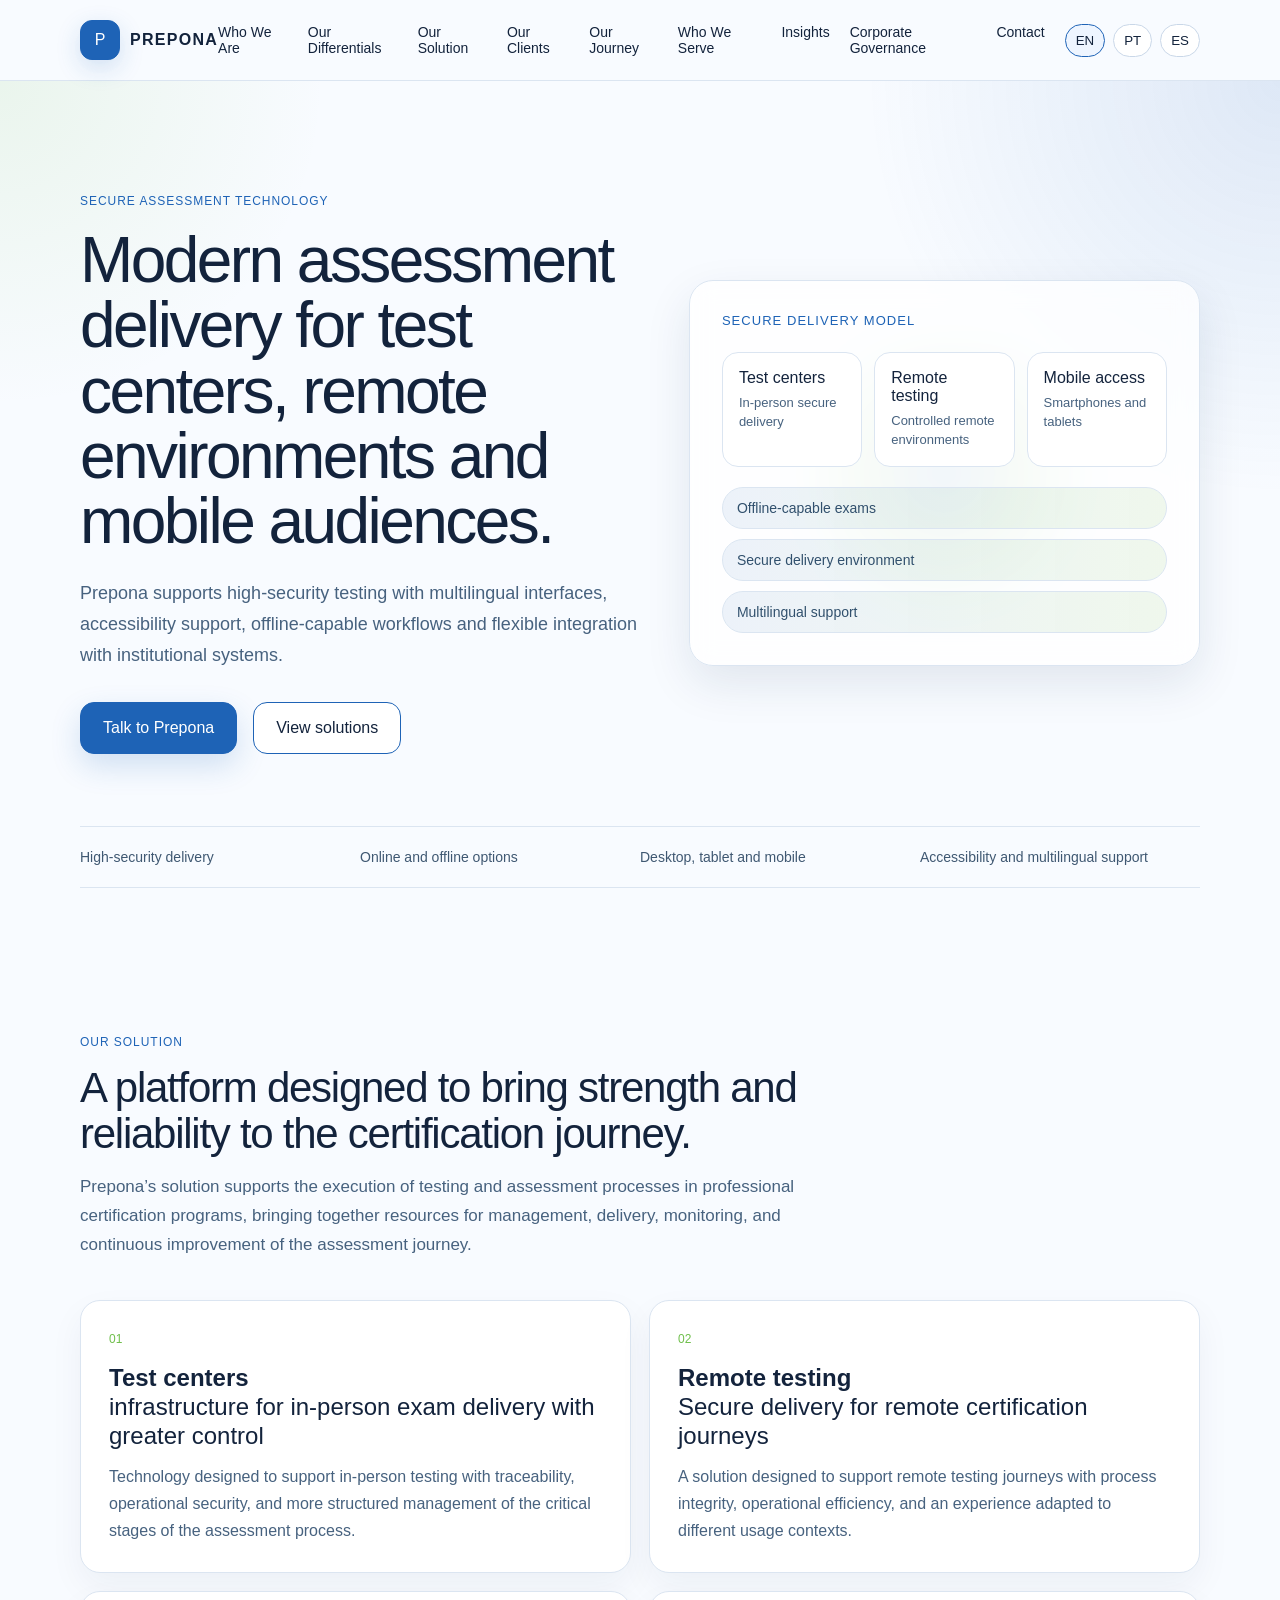
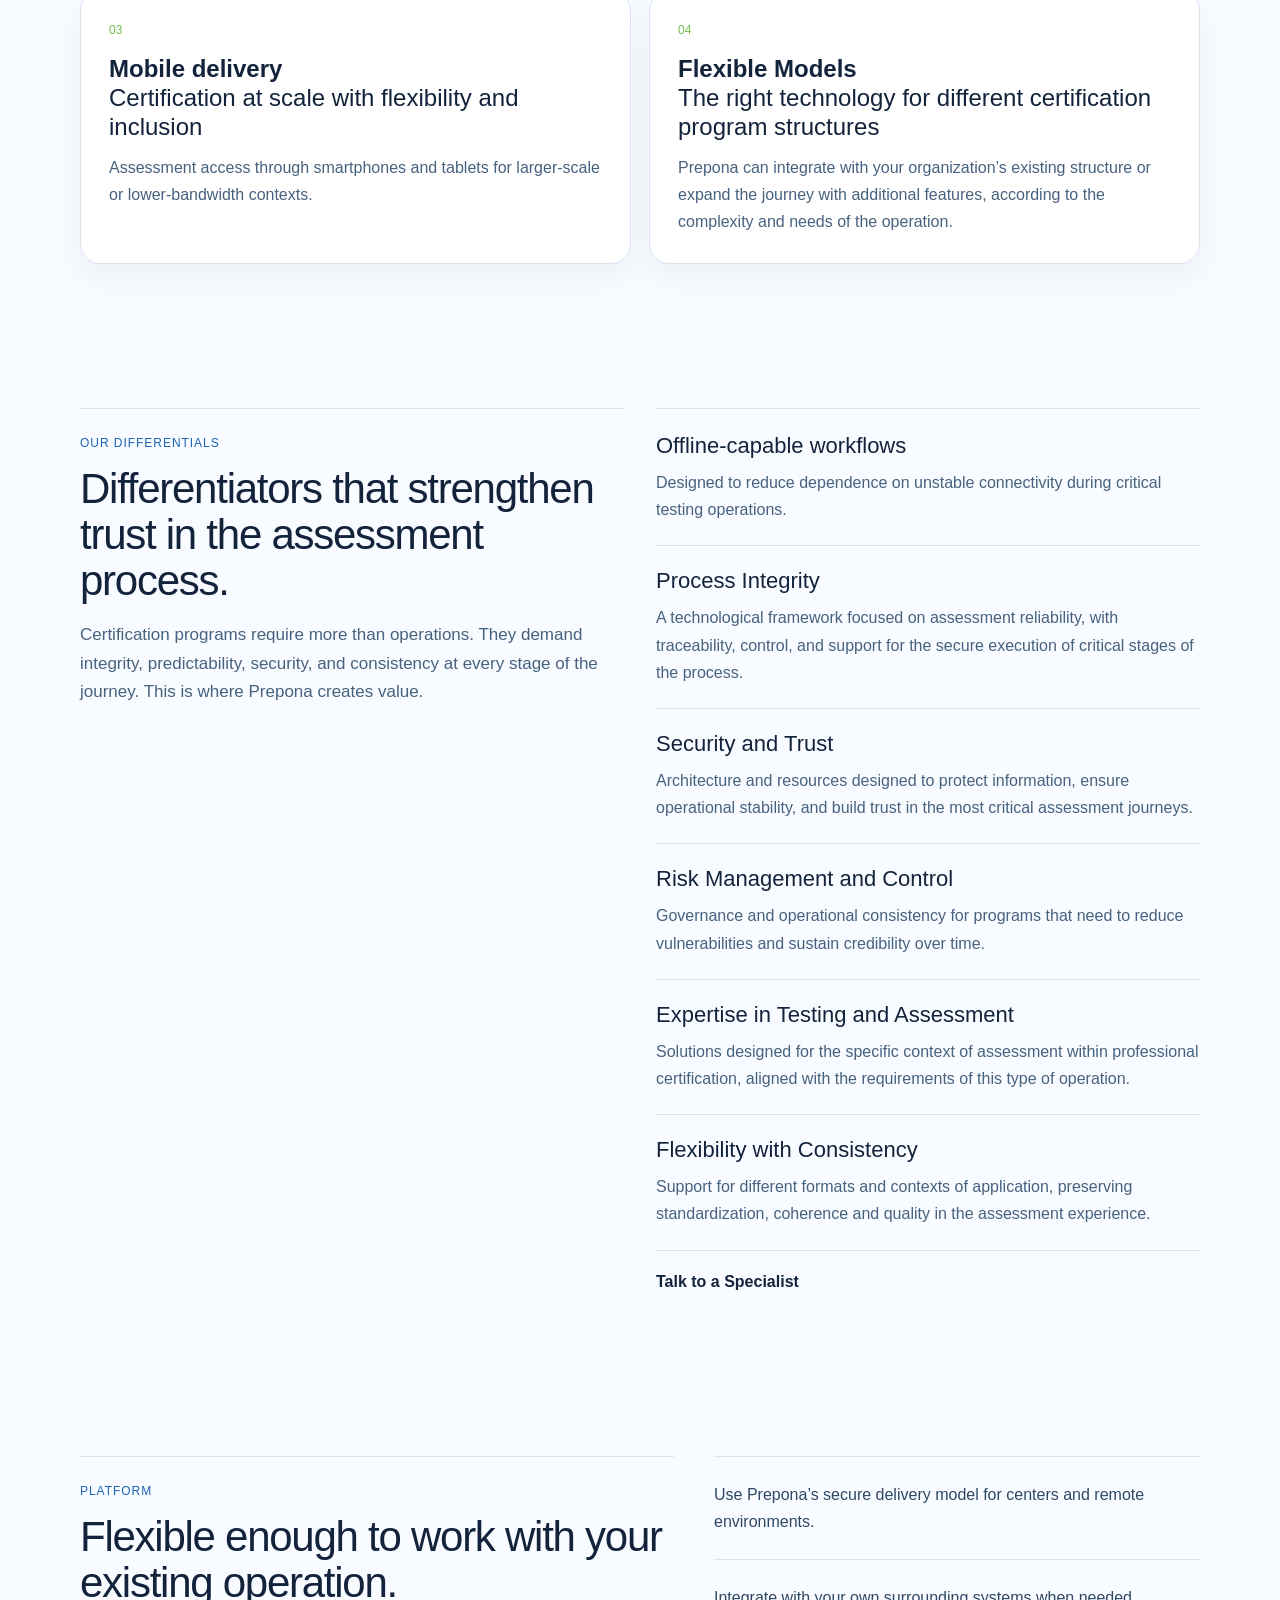
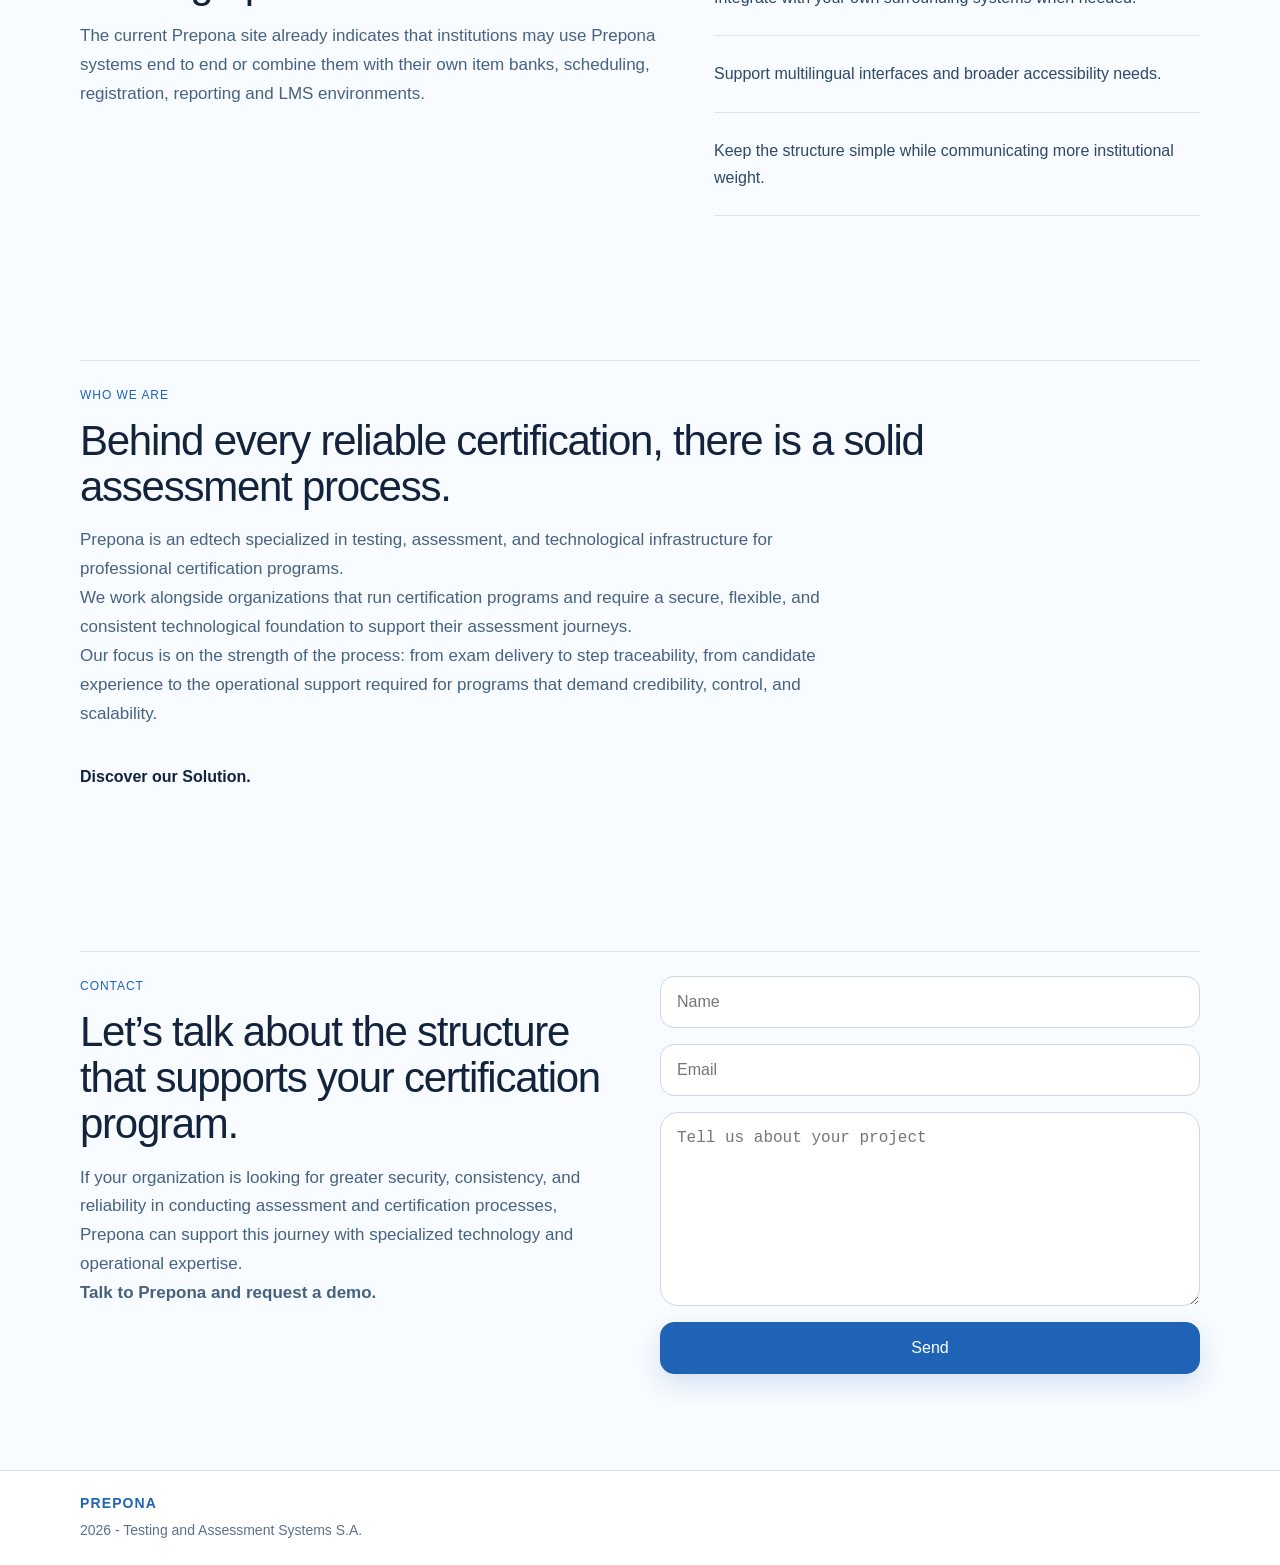
==== index.html @ dba9bf56 "menu update" ====
<!DOCTYPE html>
<html lang="en">
<head>
  <!-- META -->
  <meta charset="UTF-8" />
  <meta name="viewport" content="width=device-width, initial-scale=1.0" />
  <title>Prepona | Secure Assessment Delivery</title>
  <meta name="description" content="Prepona delivers secure digital assessments for test centers, remote operations and mobile devices." />

  <!-- CSS -->
  <link rel="stylesheet" href="./css/styles.css" />

  <!-- LOCALES -->
  <script src="./locales/en/translations.js" defer></script>
  <script src="./locales/pt/translations.js" defer></script>
  <script src="./locales/es/translations.js" defer></script>

  <!-- JS -->
  <script src="./js/main.js" defer></script>
</head>
<body>
  <!-- HEADER -->
  <header class="siteHeader">
    <div class="siteHeaderInner">
      <a href="#home" class="siteHeaderBrand">
        <span class="siteHeaderBrandMark">P</span>
        <span class="siteHeaderBrandText">PREPONA</span>
      </a>

      <button class="siteHeaderToggle" id="siteHeaderToggle" aria-expanded="false" aria-controls="siteHeaderPanel">
        <span data-i18n="menu">Menu</span>
      </button>

      <div class="siteHeaderPanel" id="siteHeaderPanel">
        <nav class="siteHeaderNav">
          <a href="#about" data-i18n="navAbout">Who We Are</a>
          <a href="#capabilities" data-i18n="navCapabilities">Our Differentials</a>
          <a href="#solutions" data-i18n="navSolutions">Our Solution</a>
          <a href="#solutions" data-i18n="navClients">Our Clients</a>
          <a href="#platform" data-i18n="navOurJourney">Our Journey</a>
          <a href="#platform" data-i18n="navWhoWeServe">Who We Serve</a>
          <a href="#platform" data-i18n="navInsights">Insights</a>
          <a href="#platform" data-i18n="navCorporateGovernance">Corporate Governance</a>
          <a href="#contact" data-i18n="navContact">Contact</a>
        </nav>

        <div class="siteHeaderLanguages">
          <button class="siteHeaderLanguageButton isActive" data-lang="en">EN</button>
          <button class="siteHeaderLanguageButton" data-lang="pt">PT</button>
          <button class="siteHeaderLanguageButton" data-lang="es">ES</button>
        </div>
      </div>
    </div>
  </header>

  <main>
    <!-- HERO -->
    <section class="heroSection" id="home">
      <div class="heroSectionInner">
        <div class="heroSectionContent revealBlock">
          <span class="heroSectionEyebrow" data-i18n="heroEyebrow">Secure assessment technology</span>
          <h1 class="heroSectionTitle" data-i18n="heroTitle">Modern assessment delivery for test centers, remote environments and mobile audiences.</h1>
          <p class="heroSectionText" data-i18n="heroText">Prepona supports high-security testing with multilingual interfaces, accessibility support, offline-capable workflows and flexible integration with institutional systems.</p>
          <div class="heroSectionActions">
            <a href="#contact" class="heroSectionPrimaryButton" data-i18n="heroPrimaryCta">Talk to Prepona</a>
            <a href="#solutions" class="heroSectionSecondaryButton" data-i18n="heroSecondaryCta">View solutions</a>
          </div>
        </div>

        <div class="heroSectionPanel revealBlock">
          <div class="heroSectionPanelGlow"></div>
          <div class="heroSectionPanelCard">
            <div class="heroSectionPanelLabel" data-i18n="heroPanelLabel">Secure delivery model</div>

            <!-- HERO FEATURE GRID -->
            <div class="heroSectionPanelFeatureGrid">
              <div class="heroSectionPanelFeatureCard">
                <div class="heroSectionPanelFeatureTitle" data-i18n="heroFeature1Title">Test centers</div>
                <div class="heroSectionPanelFeatureText" data-i18n="heroFeature1Text">In-person secure delivery</div>
              </div>

              <div class="heroSectionPanelFeatureCard">
                <div class="heroSectionPanelFeatureTitle" data-i18n="heroFeature2Title">Remote testing</div>
                <div class="heroSectionPanelFeatureText" data-i18n="heroFeature2Text">Controlled remote environments</div>
              </div>

              <div class="heroSectionPanelFeatureCard">
                <div class="heroSectionPanelFeatureTitle" data-i18n="heroFeature3Title">Mobile access</div>
                <div class="heroSectionPanelFeatureText" data-i18n="heroFeature3Text">Smartphones and tablets</div>
              </div>
            </div>

            <!-- HERO SUPPORT LIST -->
            <div class="heroSectionPanelSupportList">
              <div class="heroSectionPanelSupportItem" data-i18n="heroSupport1">Offline-capable exams</div>
              <div class="heroSectionPanelSupportItem" data-i18n="heroSupport2">Secure delivery environment</div>
              <div class="heroSectionPanelSupportItem" data-i18n="heroSupport3">Multilingual support</div>
            </div>
          </div>
        </div>
      </div>
    </section>

    <!-- VALUE BAR -->
    <section class="valueBarSection revealBlock">
      <div class="valueBarInner">
        <div class="valueBarItem" data-i18n="value1">High-security delivery</div>
        <div class="valueBarItem" data-i18n="value2">Online and offline options</div>
        <div class="valueBarItem" data-i18n="value3">Desktop, tablet and mobile</div>
        <div class="valueBarItem" data-i18n="value4">Accessibility and multilingual support</div>
      </div>
    </section>

    <!-- SOLUTIONS -->
    <section class="solutionsSection" id="solutions">
      <div class="solutionsSectionInner">
        <div class="solutionsSectionHeader revealBlock">
          <span class="solutionsSectionEyebrow" data-i18n="solutionsEyebrow">Our Solution</span>
          <h2 class="solutionsSectionTitle" data-i18n="solutionsTitle">A platform designed to bring strength and reliability to the certification journey.</h2>
          <p class="solutionsSectionText" data-i18n="solutionsText">Prepona’s solution supports the execution of testing and assessment processes in professional certification programs, bringing together resources for management, delivery, monitoring, and continuous improvement of the assessment journey.</p>
        </div>

        <div class="solutionsGrid">
          <article class="solutionsGridCard revealBlock">
            <span class="solutionsGridCardIndex">01</span>
            <h3 class="solutionsGridCardTitle" data-i18n="solution1Title"><b>Test centers</b><br /> Technological infrastructure for in-person exam delivery with greater contro</h3>
            <p class="solutionsGridCardText" data-i18n="solution1Text">Technology designed to support in-person testing with traceability, operational security, and more structured management of the critical stages of the assessment process.</p>
          </article>

          <article class="solutionsGridCard revealBlock">
            <span class="solutionsGridCardIndex">02</span>
            <h3 class="solutionsGridCardTitle" data-i18n="solution2Title"><b>Remote testing</b><br />Secure delivery for remote certification journeys</h3>
            <p class="solutionsGridCardText" data-i18n="solution2Text">A solution designed to support remote testing journeys with process integrity, operational efficiency, and an experience adapted to different usage contexts.</p>
          </article>

          <article class="solutionsGridCard revealBlock">
            <span class="solutionsGridCardIndex">03</span>
            <h3 class="solutionsGridCardTitle" data-i18n="solution3Title"><b>Mobile delivery</b> <br /> Certification at scale with flexibility and inclusion</h3>
            <p class="solutionsGridCardText" data-i18n="solution3Text">A solution designed for smartphones and tablets, expanding the reach of certification with flexibility, efficiency, and adaptability to environments with varying connectivity conditions.</p>
          </article>

          <article class="solutionsGridCard revealBlock">
            <span class="solutionsGridCardIndex">04</span>
            <h3 class="solutionsGridCardTitle" data-i18n="solution4Title"><b>Flexible Models</b><br />The right technology for different certification program structures</h3>
            <p class="solutionsGridCardText" data-i18n="solution4Text">The right technology for different certification program structures.</p>
          </article>
        </div>
      </div>
    </section>

    <!-- CAPABILITIES -->
    <section class="capabilitiesSection" id="capabilities">
      <div class="capabilitiesSectionInner">
        <div class="capabilitiesSectionColumn revealBlock">
          <span class="capabilitiesSectionEyebrow" data-i18n="capabilitiesEyebrow">Our Differentials</span>
          <h2 class="capabilitiesSectionTitle" data-i18n="capabilitiesTitle">Differentials that strengthen trust in the assessment process.</h2>
          <p class="capabilitiesSectionText" data-i18n="capabilitiesText">Certification programs require more than operations. They demand integrity, predictability, security, and consistency at every stage of the journey. This is where Prepona creates value.</p>
        </div>

        <div class="capabilitiesSectionColumn">
          <div class="capabilitiesSectionItem revealBlock">
            <h3 class="capabilitiesSectionItemTitle" data-i18n="capability1Title">Offline-capable workflows</h3>
            <p class="capabilitiesSectionItemText" data-i18n="capability1Text">Designed to reduce dependence on unstable connectivity during critical testing operations.</p>
          </div>

          <div class="capabilitiesSectionItem revealBlock">
            <h3 class="capabilitiesSectionItemTitle" data-i18n="capability2Title">Process Integrity</h3>
            <p class="capabilitiesSectionItemText" data-i18n="capability2Text">A technological framework focused on assessment reliability, with traceability, control, and support for the secure execution of critical stages of the process.</p>
          </div>

          <div class="capabilitiesSectionItem revealBlock">
            <h3 class="capabilitiesSectionItemTitle" data-i18n="capability3Title">Security and Trust</h3>
            <p class="capabilitiesSectionItemText" data-i18n="capability3Text">Architecture and resources designed to protect information, ensure operational stability, and build trust in the most critical assessment journeys.</p>
          </div>
       <div class="capabilitiesSectionItem revealBlock">
            <h3 class="capabilitiesSectionItemTitle" data-i18n="capability4Title">Risk Management and Control</h3>
            <p class="capabilitiesSectionItemText" data-i18n="capability4Text">Governance and operational consistency for programs that need to reduce vulnerabilities and sustain credibility over time.</p>
          </div>
        <div class="capabilitiesSectionItem revealBlock">
            <h3 class="capabilitiesSectionItemTitle" data-i18n="capability5Title">Expertise in Testing and Assessment</h3>
            <p class="capabilitiesSectionItemText" data-i18n="capability5Text">Solutions designed for the specific context of assessment within professional certification, aligned with the requirements of this type of operation.</p>
          </div>
       <div class="capabilitiesSectionItem revealBlock">
            <h3 class="capabilitiesSectionItemTitle" data-i18n="capability6Title">Flexibility with Consistency</h3>
            <p class="capabilitiesSectionItemText" data-i18n="capability6Text">Support for different formats and application contexts, while preserving standardization, coherence, and quality in the assessment experience.</p>
          </div>
          <h4 class="capabilitiesSectionFooter" data-i18n="capabilitiesFooter">Talk to a Specialist</h4>
        </div>
      </div>
      
      </div>

       

    </section>

    

    <!-- PLATFORM -->
    <section class="platformSection" id="platform">
      <div class="platformSectionInner">
        <div class="platformSectionContent revealBlock">
          <span class="platformSectionEyebrow" data-i18n="platformEyebrow">Platform</span>
          <h2 class="platformSectionTitle" data-i18n="platformTitle">Flexible enough to work with your existing operation.</h2>
          <p class="platformSectionText" data-i18n="platformText">The current Prepona site already indicates that institutions may use Prepona systems end to end or combine them with their own item banks, scheduling, registration, reporting and LMS environments.</p>
        </div>

        <div class="platformSectionList">
          <div class="platformSectionListItem revealBlock" data-i18n="platformItem1">Use Prepona’s secure delivery model for centers and remote environments.</div>
          <div class="platformSectionListItem revealBlock" data-i18n="platformItem2">Integrate with your own surrounding systems when needed.</div>
          <div class="platformSectionListItem revealBlock" data-i18n="platformItem3">Support multilingual interfaces and broader accessibility needs.</div>
          <div class="platformSectionListItem revealBlock" data-i18n="platformItem4">Keep the structure simple while communicating more institutional weight.</div>
        </div>
      </div>
    </section>

    

    <!-- ABOUT -->
    <section class="aboutSection" id="about">
      <div class="aboutSectionInner">
        <div class="aboutSectionContent revealBlock">
          <span class="aboutSectionEyebrow" data-i18n="aboutEyebrow">Who We Are</span>
          <h2 class="aboutSectionTitle" data-i18n="aboutTitle">Behind every reliable certification, there is a solid assessment process.</h2>
          <p class="aboutSectionText" data-i18n="aboutText">Prepona is an edtech specialized in testing, assessment, and technological infrastructure for professional certification programs.
          <br />We work alongside organizations that run certification programs and require a secure, flexible, and consistent technological foundation to support their assessment journeys.
          <br />Our focus is on the strength of the process: from exam delivery to step traceability, from candidate experience to the operational support required for programs that demand credibility, control, and scalability.</p>
          <br />
          <h4 class="aboutSectionFooter" data-i18n="aboutFooter">Discover our Solution.</h4>
        </div>
      </div>
    </section>

    <!-- CONTACT -->
    <section class="contactSection" id="contact">
      <div class="contactSectionInner">
        <div class="contactSectionContent revealBlock">
          <span class="contactSectionEyebrow" data-i18n="contactEyebrow">Contact</span>
          <h2 class="contactSectionTitle" data-i18n="contactTitle">Let’s talk about the structure that supports your certification program.</h2>
          <p class="contactSectionText" data-i18n="contactText">If your organization is looking for greater security, consistency, and reliability in conducting assessment and certification processes, Prepona can support this journey with specialized technology and operational expertise..</p>
          <h6 class="contactSectionText" data-i18n="talkText">Talk to Prepona and request a demo.</h6>
        </div>

        <form class="contactSectionForm revealBlock" id="contactForm">
          <input class="contactSectionFormName" type="text" data-placeholder="formName" placeholder="Name" />
          <input class="contactSectionFormEmail" type="email" data-placeholder="formEmail" placeholder="Email" />
          <textarea class="contactSectionFormMessage" data-placeholder="formMessage" placeholder="Tell us about your project"></textarea>
          <button class="contactSectionFormButton" type="submit" data-i18n="formSubmit">Send</button>
        </form>
      </div>
    </section>
  </main>

  <!-- FOOTER -->
  <footer class="siteFooter">
    <div class="siteFooterInner">
      <div class="siteFooterBrand">PREPONA</div>
      <div class="siteFooterText" data-i18n="footerText">2026 - Testing and Assessment Systems S.A.</div>
    </div>
  </footer>
</body>
</html>
---- css/styles.css ----
body { margin: 0; background: #f8fbff; color: #13233c; font-family: Arial, Helvetica, sans-serif; }
.siteHeader { border-bottom: 1px solid #dbe5f1; background: rgba(248,251,255,0.92); backdrop-filter: blur(8px); position: sticky; top: 0; z-index: 50; }
.siteHeaderInner { max-width: 1120px; margin: 0 auto; padding: 20px 24px; display: flex; align-items: center; justify-content: space-between; position: relative; }
.siteHeaderBrand { display: inline-flex; align-items: center; gap: 10px; text-decoration: none; color: #13233c; }
.siteHeaderBrandMark { width: 38px; height: 38px; border: 1px solid #1e63b6; border-radius: 12px; display: inline-flex; align-items: center; justify-content: center; font-size: 16px; background: #1e63b6; color: #ffffff; box-shadow: 0 8px 24px rgba(30,99,182,0.18); }
.siteHeaderBrandText { font-size: 16px; font-weight: 700; letter-spacing: 0.08em; }
.siteHeaderToggle { display: none; border: 1px solid #1e63b6; border-radius: 12px; background: #ffffff; color: #13233c; padding: 10px 12px; }
.siteHeaderPanel { display: flex; align-items: center; gap: 20px; }
.siteHeaderNav { display: flex; gap: 20px; }
.siteHeaderNav a { text-decoration: none; color: #13233c; font-size: 14px; position: relative; }
.siteHeaderNav a::after { content: ""; position: absolute; left: 0; bottom: -6px; width: 0; height: 2px; background: #6fbf4b; transition: width 0.25s ease; }
.siteHeaderNav a:hover::after { width: 100%; }
.siteHeaderLanguages { display: flex; gap: 8px; }
.siteHeaderLanguageButton { border: 1px solid #c9d7e8; border-radius: 999px; background: #ffffff; color: #13233c; padding: 8px 10px; }
.siteHeaderLanguageButton.isActive { border: 1px solid #1e63b6; background: #eef5ff; }

.heroSection { padding: 110px 24px 72px 24px; background: radial-gradient(circle at top right, rgba(30,99,182,0.12), transparent 28%), radial-gradient(circle at top left, rgba(111,191,75,0.10), transparent 22%); overflow: hidden; }
.heroSectionInner { max-width: 1120px; margin: 0 auto; display: grid; grid-template-columns: 1.05fr 0.95fr; gap: 44px; align-items: center; }
.heroSectionEyebrow { display: inline-block; font-size: 12px; letter-spacing: 0.08em; text-transform: uppercase; color: #1e63b6; margin-bottom: 20px; }
.heroSectionTitle { max-width: 900px; margin: 0 0 24px 0; font-size: 64px; line-height: 1.02; font-weight: 400; letter-spacing: -0.04em; }
.heroSectionText { max-width: 760px; margin: 0 0 32px 0; font-size: 18px; line-height: 1.7; color: #47627f; }
.heroSectionActions { display: flex; gap: 16px; }
.heroSectionPrimaryButton { background: #1e63b6; color: #ffffff; text-decoration: none; padding: 16px 22px; border: 1px solid #1e63b6; border-radius: 14px; box-shadow: 0 12px 30px rgba(30,99,182,0.18); transition: transform 0.2s ease, box-shadow 0.2s ease; }
.heroSectionPrimaryButton:hover { transform: translateY(-2px); box-shadow: 0 16px 34px rgba(30,99,182,0.24); }
.heroSectionSecondaryButton { background: #ffffff; color: #13233c; text-decoration: none; padding: 16px 22px; border: 1px solid #1e63b6; border-radius: 14px; transition: transform 0.2s ease; }
.heroSectionSecondaryButton:hover { transform: translateY(-2px); }

.heroSectionPanel { position: relative; min-height: 380px; display: flex; align-items: center; justify-content: center; }
.heroSectionPanelGlow { position: absolute; width: 300px; height: 300px; border-radius: 50%; background: radial-gradient(circle, rgba(30,99,182,0.24), rgba(111,191,75,0.18), transparent 72%); filter: blur(8px); animation: heroFloat 6s ease-in-out infinite; }
.heroSectionPanelCard { position: relative; width: 100%; max-width: 460px; padding: 32px; border-radius: 24px; background: rgba(255,255,255,0.76); border: 1px solid #dbe5f1; backdrop-filter: blur(12px); box-shadow: 0 18px 46px rgba(20,46,84,0.10); }
.heroSectionPanelLabel { font-size: 13px; letter-spacing: 0.08em; text-transform: uppercase; color: #1e63b6; margin-bottom: 24px; }
.heroSectionPanelFeatureGrid { display: grid; grid-template-columns: repeat(3, 1fr); gap: 12px; margin-bottom: 20px; }
.heroSectionPanelFeatureCard { padding: 16px; border-radius: 16px; background: #ffffff; border: 1px solid #dbe5f1; }
.heroSectionPanelFeatureTitle { font-size: 16px; color: #13233c; margin-bottom: 6px; }
.heroSectionPanelFeatureText { font-size: 13px; line-height: 1.5; color: #47627f; }
.heroSectionPanelSupportList { display: grid; gap: 10px; }
.heroSectionPanelSupportItem { padding: 12px 14px; border-radius: 999px; background: linear-gradient(90deg, rgba(30,99,182,0.08), rgba(111,191,75,0.10)); color: #31506d; font-size: 14px; border: 1px solid #dbe5f1; }

.valueBarSection { padding: 0 24px 72px 24px; }
.valueBarInner { max-width: 1120px; margin: 0 auto; display: grid; grid-template-columns: repeat(4, 1fr); border-top: 1px solid #dbe5f1; }
.valueBarItem { padding: 22px 0; font-size: 14px; color: #3f5872; border-bottom: 1px solid #dbe5f1; }

.solutionsSection { padding: 72px 24px; }
.solutionsSectionInner { max-width: 1120px; margin: 0 auto; }
.solutionsSectionHeader { max-width: 760px; margin-bottom: 40px; }
.solutionsSectionEyebrow { display: inline-block; font-size: 12px; letter-spacing: 0.08em; text-transform: uppercase; color: #1e63b6; margin-bottom: 16px; }
.solutionsSectionTitle { margin: 0 0 16px 0; font-size: 42px; line-height: 1.1; font-weight: 400; letter-spacing: -0.03em; }
.solutionsSectionText { margin: 0; font-size: 17px; line-height: 1.7; color: #47627f; }
.solutionsGrid { display: grid; grid-template-columns: repeat(2, 1fr); gap: 18px; }
.solutionsGridCard { padding: 28px; border-radius: 20px; background: #ffffff; border: 1px solid #dbe5f1; box-shadow: 0 14px 34px rgba(20,46,84,0.05); transition: transform 0.2s ease, border-color 0.2s ease; }
.solutionsGridCard:hover { transform: translateY(-4px); border-color: #1e63b6; }
.solutionsGridCardIndex { display: inline-block; font-size: 12px; color: #6fbf4b; margin-bottom: 18px; }
.solutionsGridCardTitle { margin: 0 0 12px 0; font-size: 24px; line-height: 1.2; font-weight: 400; }
.solutionsGridCardText { margin: 0; font-size: 16px; line-height: 1.7; color: #47627f; }

.capabilitiesSection { padding: 72px 24px; }
.capabilitiesSectionInner { max-width: 1120px; margin: 0 auto; display: grid; grid-template-columns: 1fr 1fr; gap: 32px; }
.capabilitiesSectionColumn { border-top: 1px solid #dbe5f1; padding-top: 24px; }
.capabilitiesSectionEyebrow { display: inline-block; font-size: 12px; letter-spacing: 0.08em; text-transform: uppercase; color: #1e63b6; margin-bottom: 16px; }
.capabilitiesSectionTitle { margin: 0 0 16px 0; font-size: 42px; line-height: 1.1; font-weight: 400; letter-spacing: -0.03em; }
.capabilitiesSectionText { margin: 0; font-size: 17px; line-height: 1.7; color: #47627f; }
.capabilitiesSectionItem { padding: 0 0 22px 0; margin-bottom: 22px; border-bottom: 1px solid #dbe5f1; }
.capabilitiesSectionItemTitle { margin: 0 0 10px 0; font-size: 22px; font-weight: 400; }
.capabilitiesSectionItemText { margin: 0; color: #47627f; font-size: 16px; line-height: 1.7; }

.platformSection { padding: 72px 24px; }
.platformSectionInner { max-width: 1120px; margin: 0 auto; display: grid; grid-template-columns: 1.1fr 0.9fr; gap: 40px; }
.platformSectionContent { border-top: 1px solid #dbe5f1; padding-top: 24px; }
.platformSectionEyebrow { display: inline-block; font-size: 12px; letter-spacing: 0.08em; text-transform: uppercase; color: #1e63b6; margin-bottom: 16px; }
.platformSectionTitle { margin: 0 0 16px 0; font-size: 42px; line-height: 1.1; font-weight: 400; letter-spacing: -0.03em; }
.platformSectionText { margin: 0; font-size: 17px; line-height: 1.7; color: #47627f; }
.platformSectionList { border-top: 1px solid #dbe5f1; }
.platformSectionListItem { padding: 24px 0; font-size: 16px; line-height: 1.7; color: #2e4865; border-bottom: 1px solid #dbe5f1; }

.aboutSection { padding: 72px 24px; }
.aboutSectionInner { max-width: 1120px; margin: 0 auto; border-top: 1px solid #dbe5f1; padding-top: 24px; }
.aboutSectionEyebrow { display: inline-block; font-size: 12px; letter-spacing: 0.08em; text-transform: uppercase; color: #1e63b6; margin-bottom: 16px; }
.aboutSectionTitle { max-width: 860px; margin: 0 0 16px 0; font-size: 42px; line-height: 1.1; font-weight: 400; letter-spacing: -0.03em; }
.aboutSectionText { max-width: 760px; margin: 0; font-size: 17px; line-height: 1.7; color: #47627f; }

.contactSection { padding: 72px 24px 96px 24px; }
.contactSectionInner { max-width: 1120px; margin: 0 auto; display: grid; grid-template-columns: 1fr 1fr; gap: 40px; border-top: 1px solid #dbe5f1; padding-top: 24px; }
.contactSectionEyebrow { display: inline-block; font-size: 12px; letter-spacing: 0.08em; text-transform: uppercase; color: #1e63b6; margin-bottom: 16px; }
.contactSectionTitle { margin: 0 0 16px 0; font-size: 42px; line-height: 1.1; font-weight: 400; letter-spacing: -0.03em; }
.contactSectionText { margin: 0; font-size: 17px; line-height: 1.7; color: #47627f; }
.contactSectionForm { display: flex; flex-direction: column; gap: 16px; }
.contactSectionFormName { padding: 16px; border: 1px solid #c9d7e8; border-radius: 14px; font-size: 16px; color: #13233c; background: #ffffff; }
.contactSectionFormEmail { padding: 16px; border: 1px solid #c9d7e8; border-radius: 14px; font-size: 16px; color: #13233c; background: #ffffff; }
.contactSectionFormMessage { min-height: 160px; padding: 16px; border: 1px solid #c9d7e8; border-radius: 18px; font-size: 16px; color: #13233c; resize: vertical; background: #ffffff; }
.contactSectionFormButton { padding: 16px 22px; border: 1px solid #1e63b6; border-radius: 14px; background: #1e63b6; color: #ffffff; font-size: 16px; box-shadow: 0 10px 24px rgba(30,99,182,0.16); }

.siteFooter { border-top: 1px solid #dbe5f1; padding: 24px; background: #ffffff; }
.siteFooterInner { max-width: 1120px; margin: 0 auto; }
.siteFooterBrand { margin-bottom: 8px; font-size: 14px; font-weight: 700; letter-spacing: 0.08em; color: #1e63b6; }
.siteFooterText { font-size: 14px; line-height: 1.6; color: #5b728c; }

.revealBlock { opacity: 0; transform: translateY(24px); transition: opacity 0.7s ease, transform 0.7s ease; }
.revealBlock.isVisible { opacity: 1; transform: translateY(0); }

@keyframes heroFloat { 0% { transform: translateY(0px); } 50% { transform: translateY(-12px); } 100% { transform: translateY(0px); } }

@media (max-width: 900px) { .siteHeaderToggle { display: inline-block; } }
@media (max-width: 900px) { .siteHeaderPanel { display: none; position: absolute; top: 77px; left: 16px; right: 16px; background: #ffffff; border: 1px solid #dbe5f1; border-radius: 18px; padding: 16px; flex-direction: column; align-items: flex-start; box-shadow: 0 18px 40px rgba(20,46,84,0.08); } }
@media (max-width: 900px) { .siteHeaderPanel.isOpen { display: flex; } }
@media (max-width: 900px) { .siteHeaderNav { flex-direction: column; gap: 12px; } }
@media (max-width: 900px) { .siteHeaderLanguages { margin-top: 12px; } }
@media (max-width: 900px) { .heroSectionInner { grid-template-columns: 1fr; } }
@media (max-width: 900px) { .heroSectionTitle { font-size: 42px; } }
@media (max-width: 640px) { .heroSectionTitle { font-size: 34px; } }
@media (max-width: 640px) { .heroSectionActions { flex-direction: column; } }
@media (max-width: 640px) { .heroSectionPanelFeatureGrid { grid-template-columns: 1fr; } }
@media (max-width: 900px) { .valueBarInner { grid-template-columns: 1fr 1fr; } }
@media (max-width: 640px) { .valueBarInner { grid-template-columns: 1fr; } }
@media (max-width: 900px) { .solutionsGrid { grid-template-columns: 1fr; } }
@media (max-width: 900px) { .capabilitiesSectionInner { grid-template-columns: 1fr; } }
@media (max-width: 900px) { .platformSectionInner { grid-template-columns: 1fr; } }
@media (max-width: 900px) { .contactSectionInner { grid-template-columns: 1fr; } }
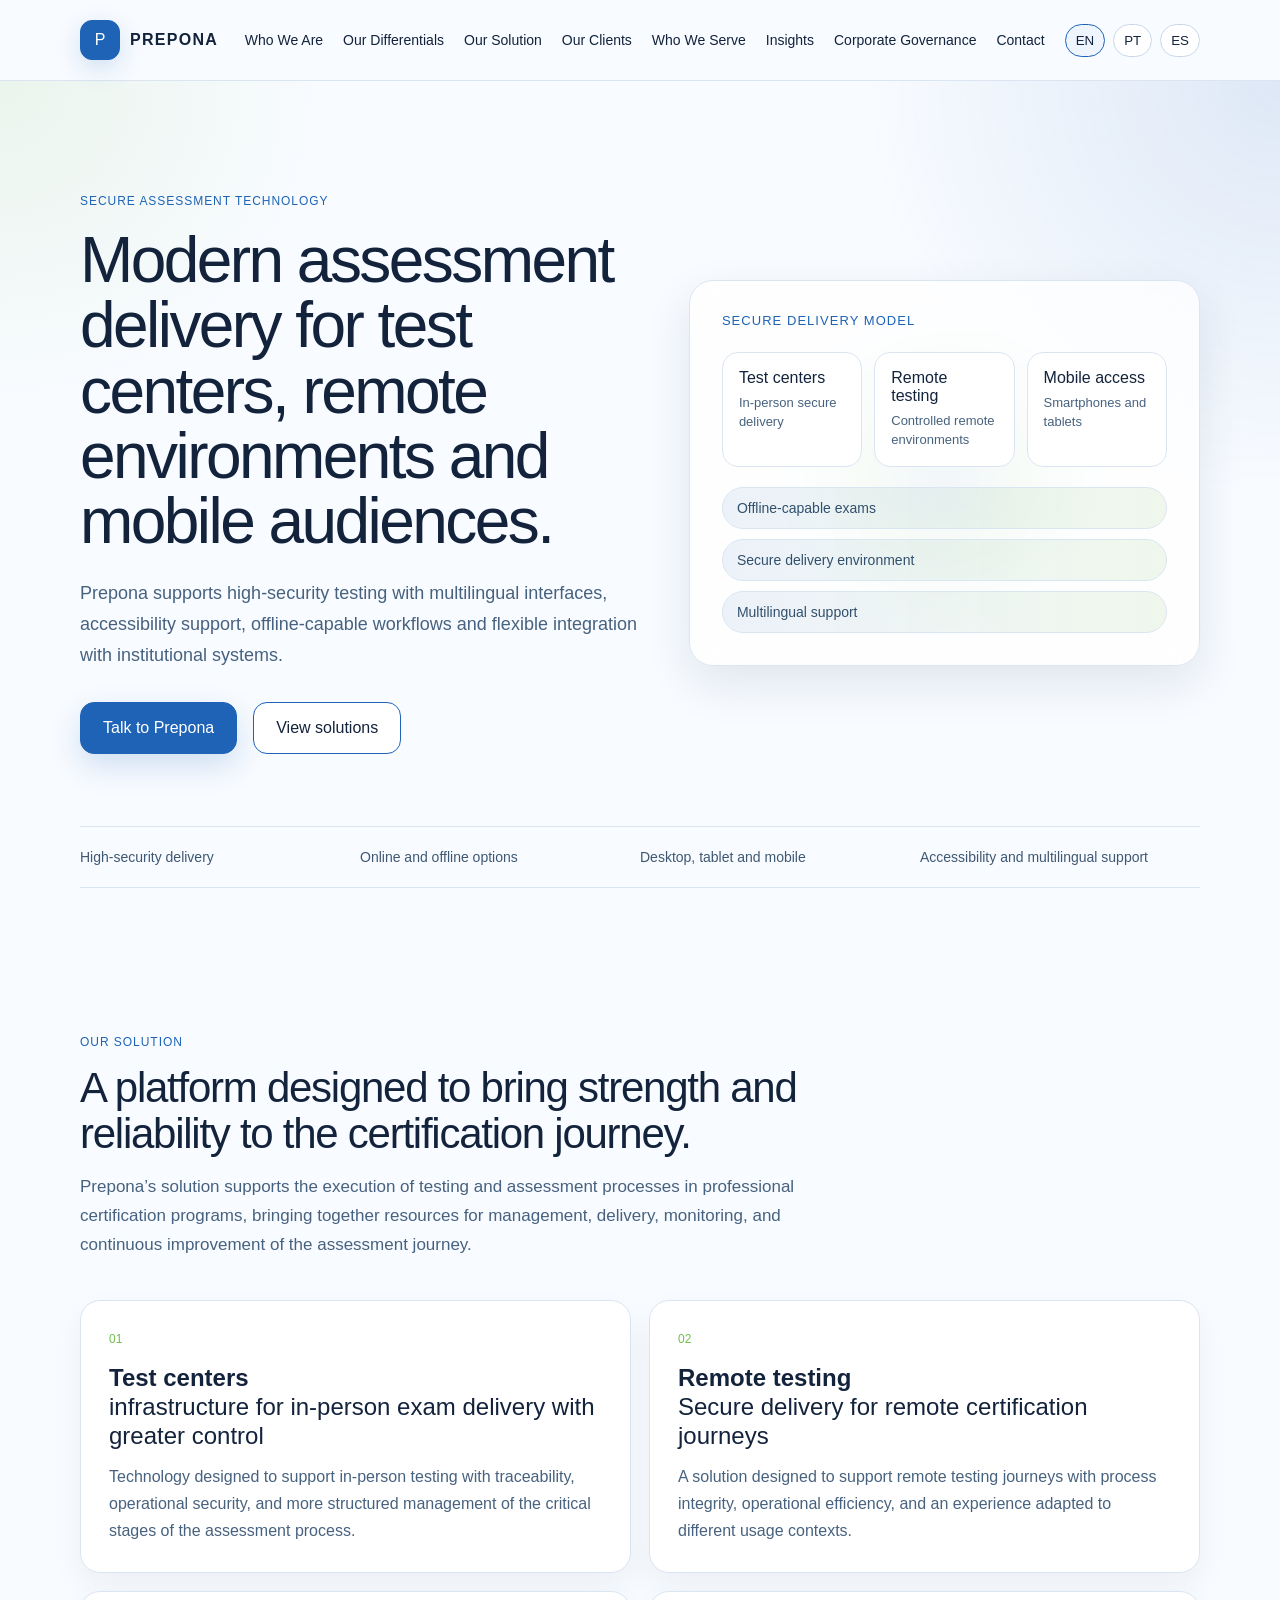
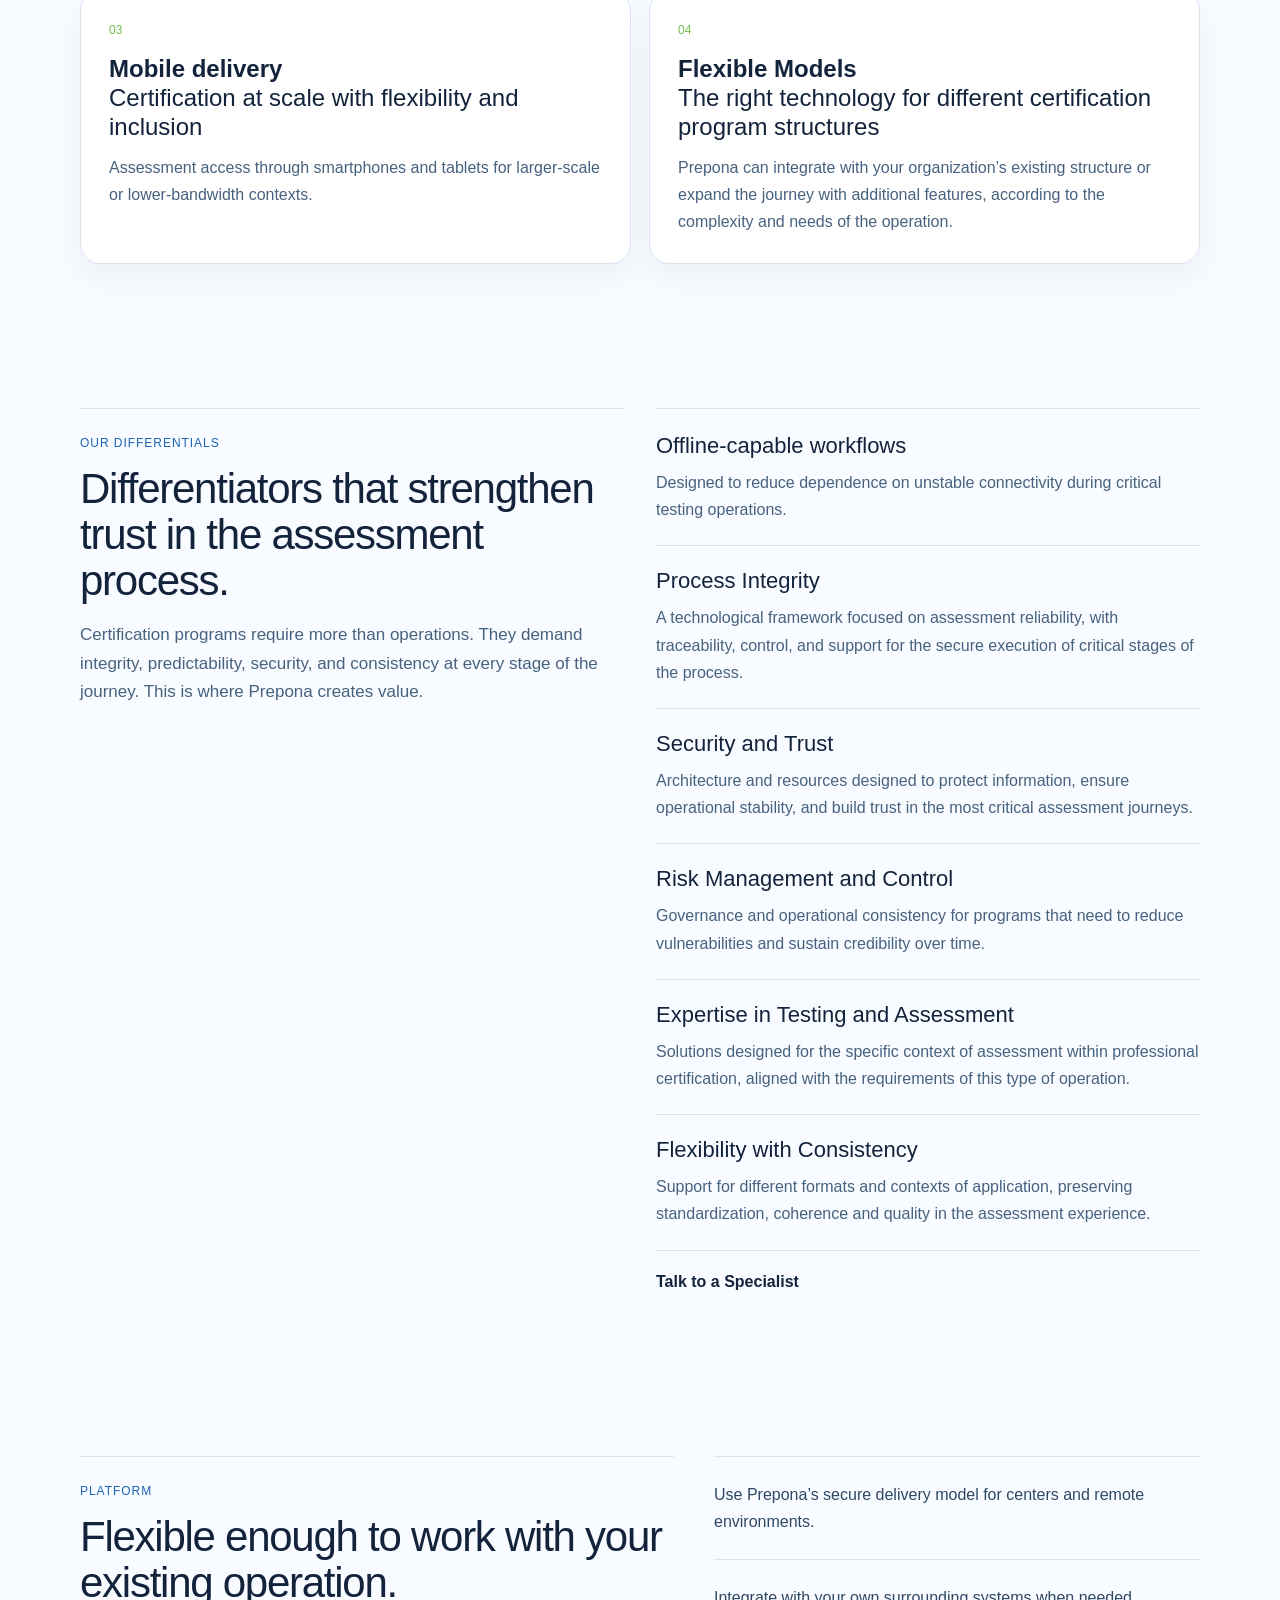
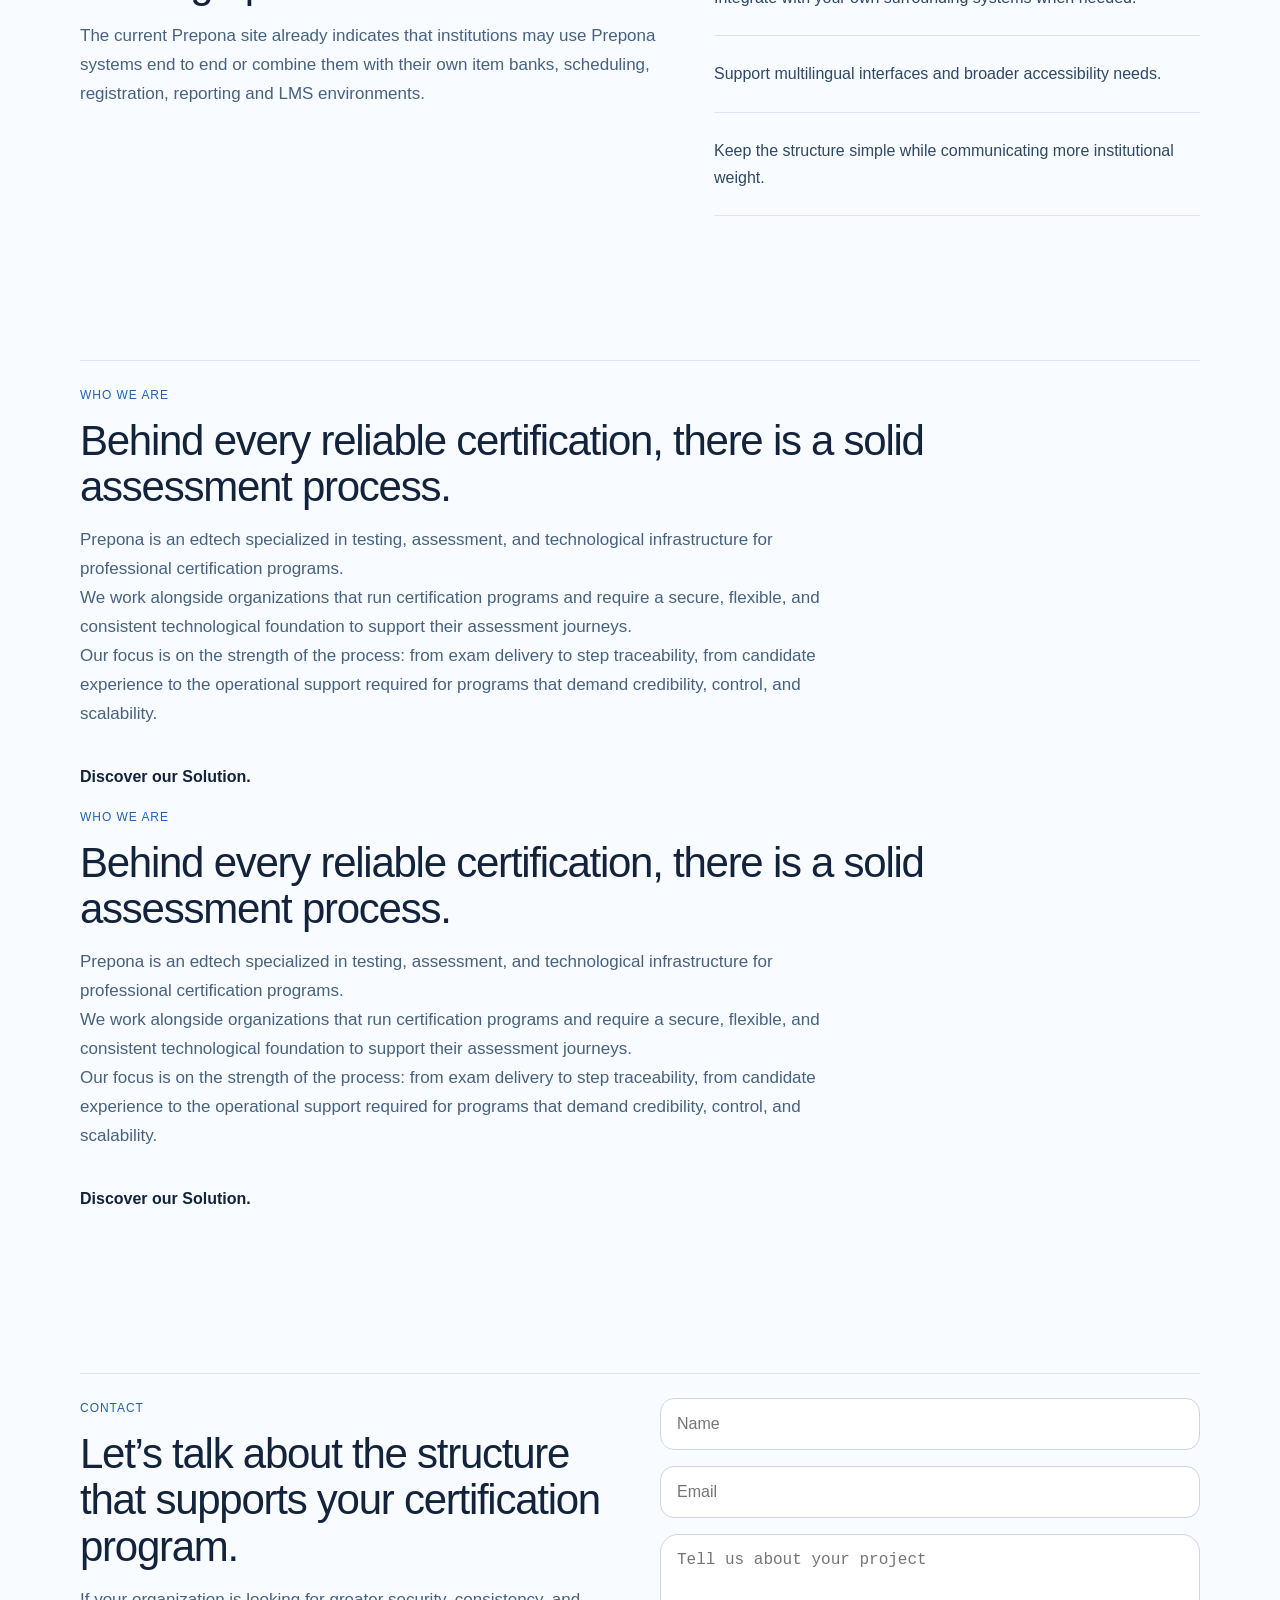
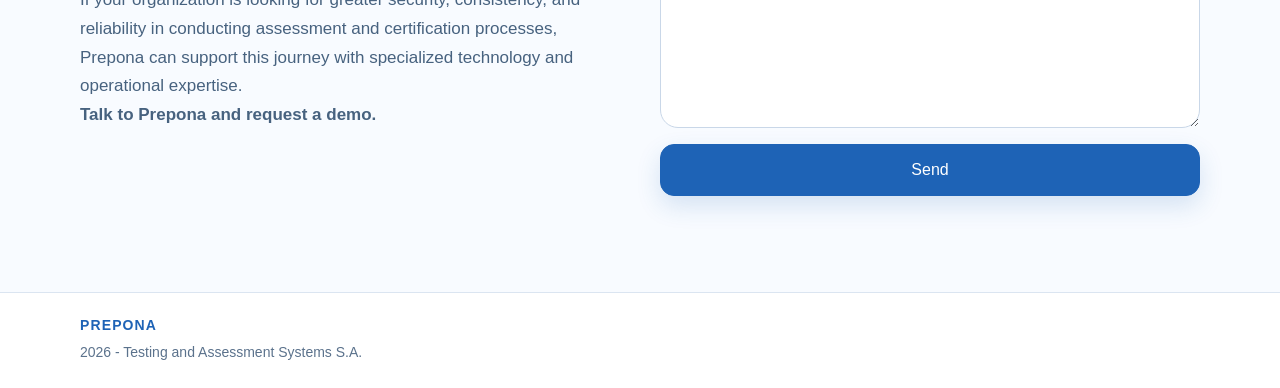
==== commit 5547bacd: "our journey sectino with who we are" ====
--- a/index.html
+++ b/index.html
@@ -37,7 +37,6 @@
           <a href="#capabilities" data-i18n="navCapabilities">Our Differentials</a>
           <a href="#solutions" data-i18n="navSolutions">Our Solution</a>
           <a href="#solutions" data-i18n="navClients">Our Clients</a>
-          <a href="#platform" data-i18n="navOurJourney">Our Journey</a>
           <a href="#platform" data-i18n="navWhoWeServe">Who We Serve</a>
           <a href="#platform" data-i18n="navInsights">Insights</a>
           <a href="#platform" data-i18n="navCorporateGovernance">Corporate Governance</a>
@@ -215,7 +214,6 @@
     </section>
 
     
-
     <!-- ABOUT -->
     <section class="aboutSection" id="about">
       <div class="aboutSectionInner">
@@ -228,6 +226,14 @@
           <br />
           <h4 class="aboutSectionFooter" data-i18n="aboutFooter">Discover our Solution.</h4>
         </div>
+        <div class="aboutSectionContent revealBlock">
+          <span class="aboutSectionEyebrow" data-i18n="aboutEyebrow">Our Journey</span>
+          <h2 class="aboutSectionTitle" data-i18n="aboutTitle">Experience applied to contexts that demand rigor, trust, and execution capability.</h2>
+          <p class="aboutSectionText" data-i18n="aboutText">Prepona’s journey has been built alongside organizations that operate assessment and certification programs in environments that require structure, governance, and operational security. <br /> Our experience strengthens the way we develop and deliver technology: with a practical perspective, a commitment to process quality, and a focus on solutions designed for sensitive and mission-critical realities.</p>
+          <br />
+          <h4 class="aboutSectionFooter" data-i18n="aboutFooter">Discover our Solution.</h4>
+        </div>
+
       </div>
     </section>
 
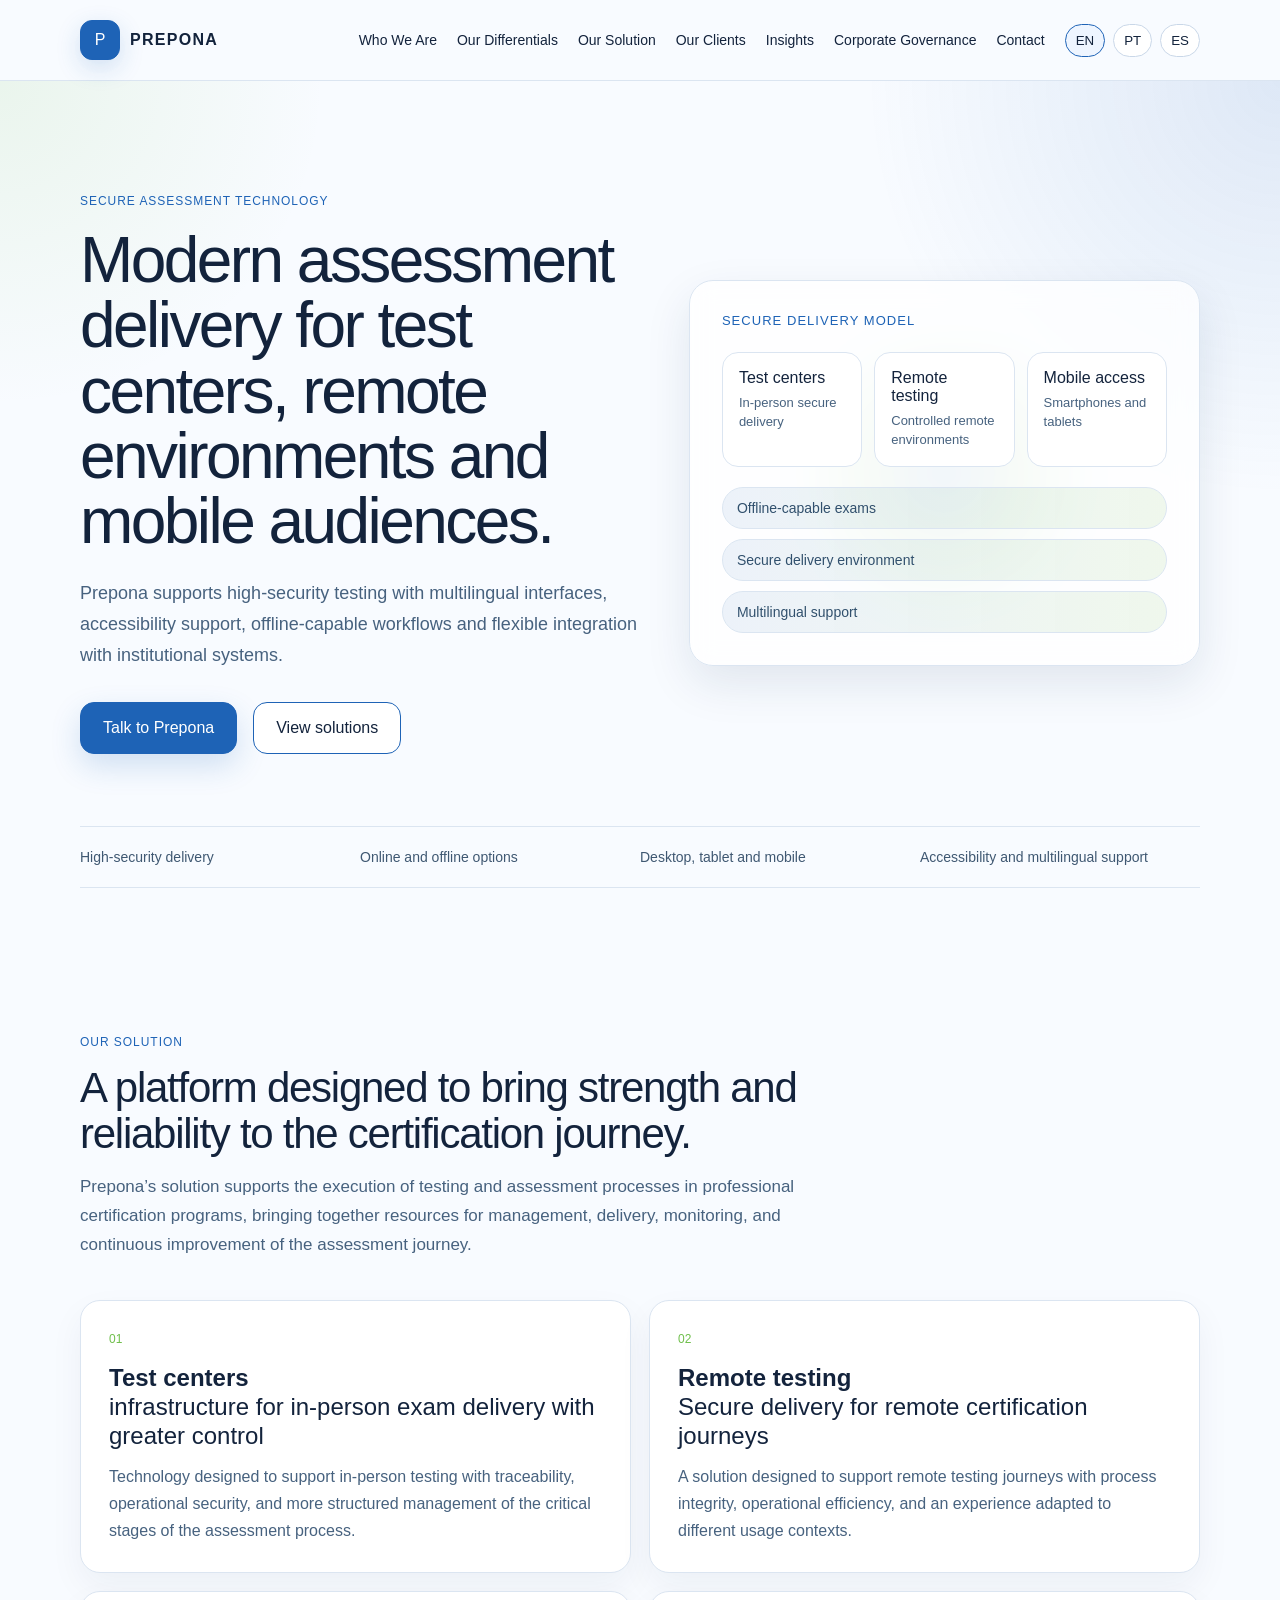
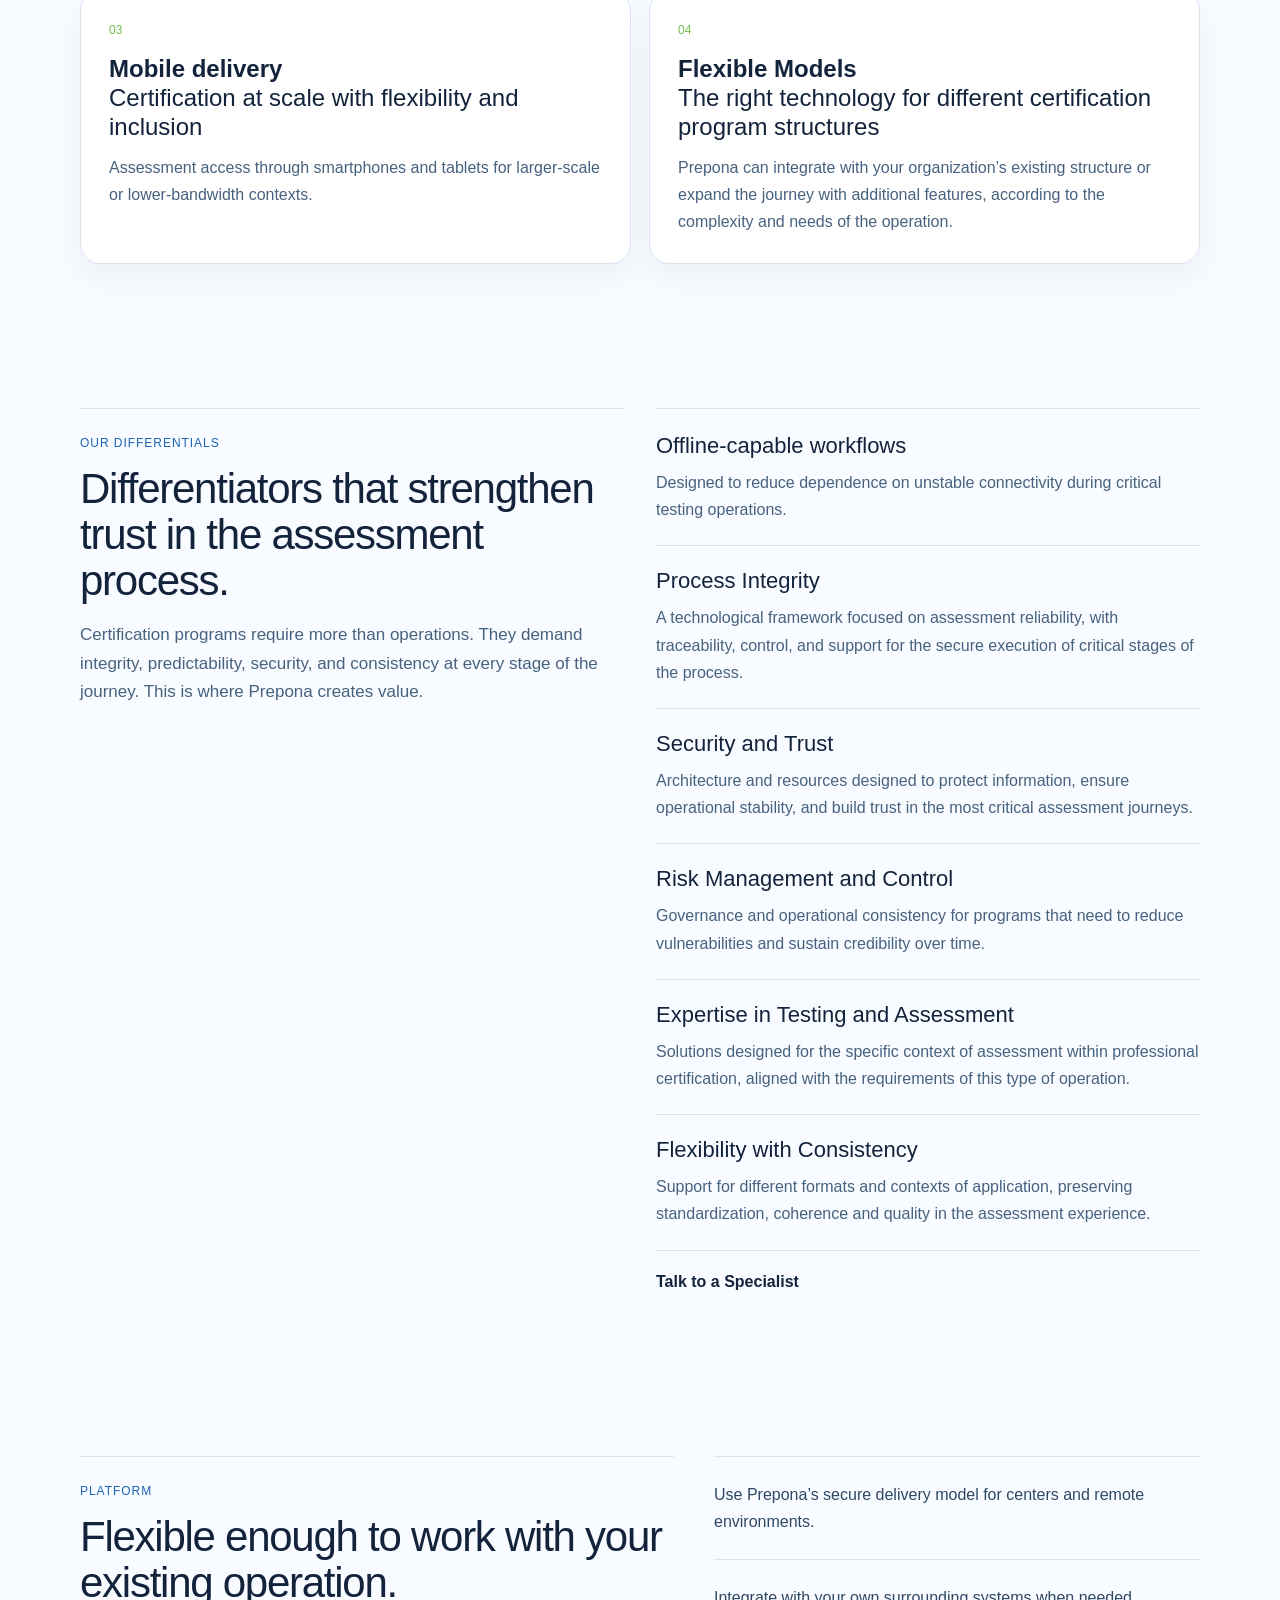
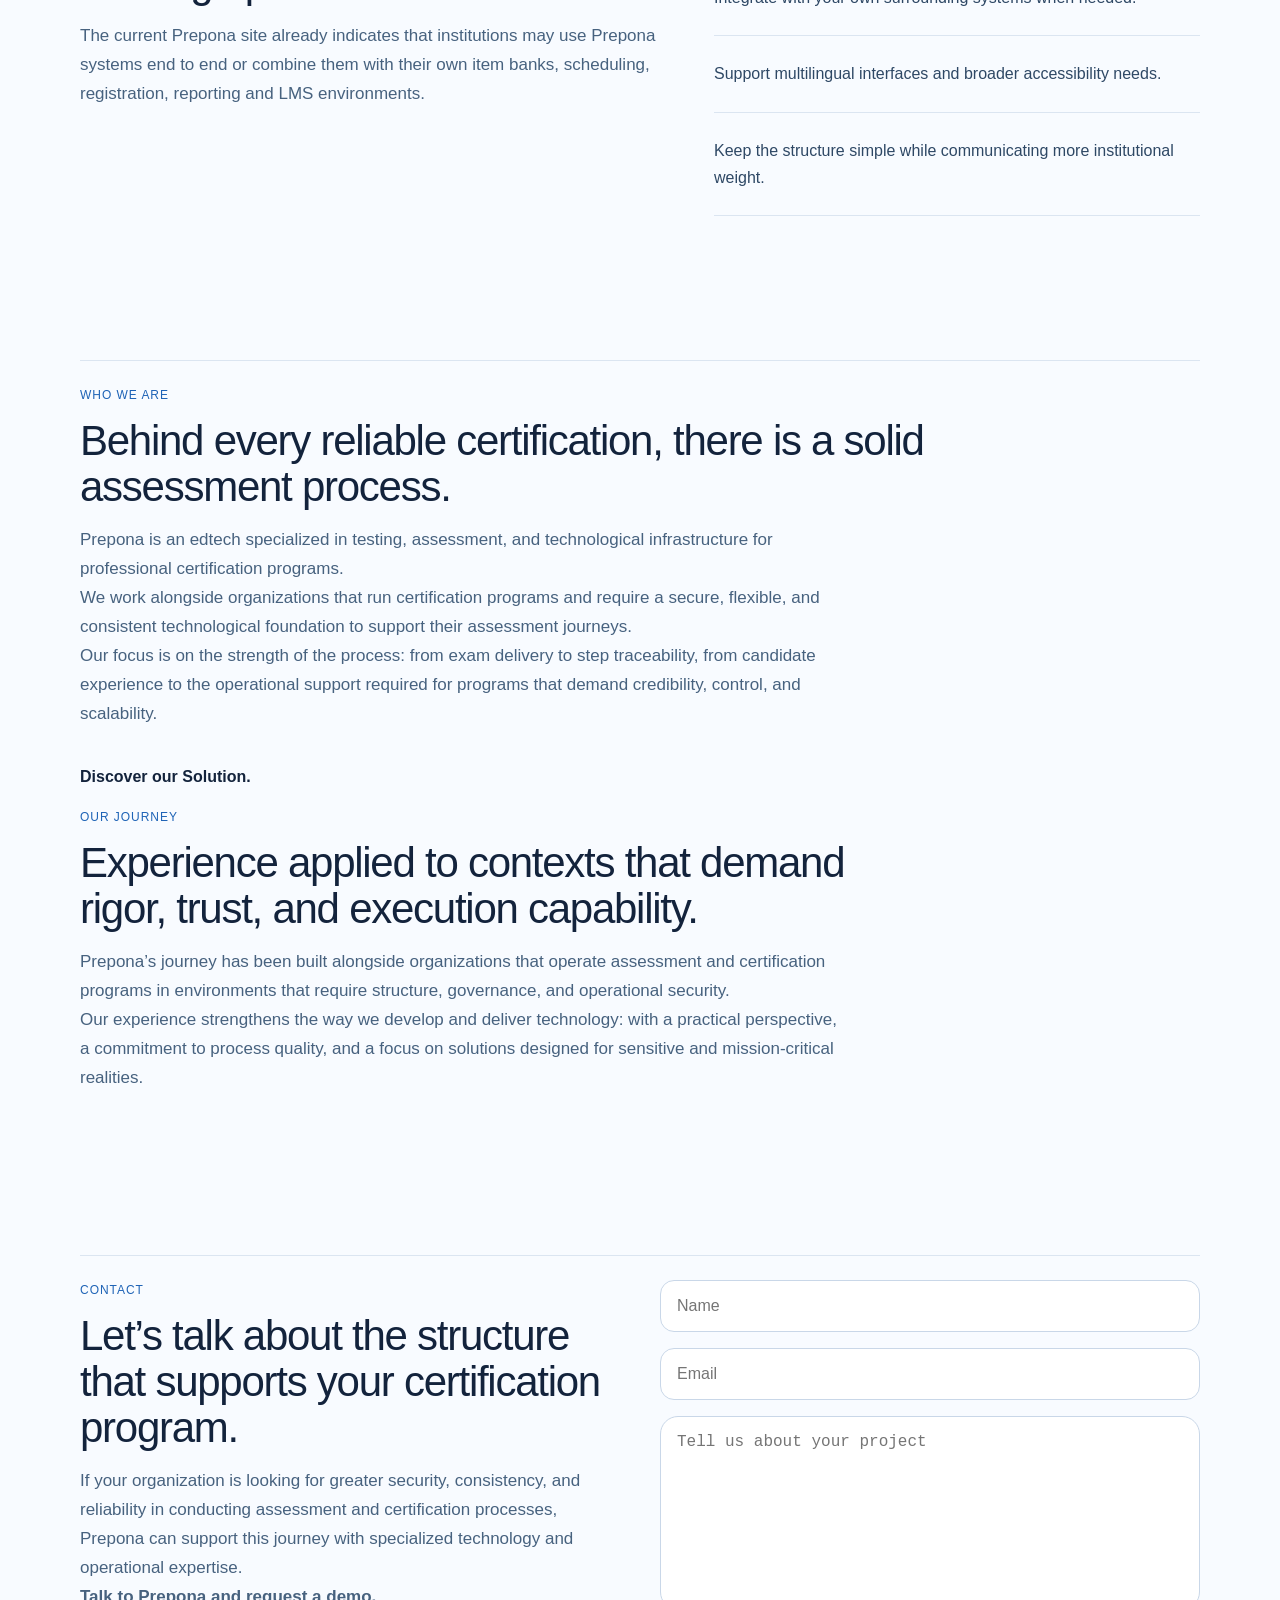
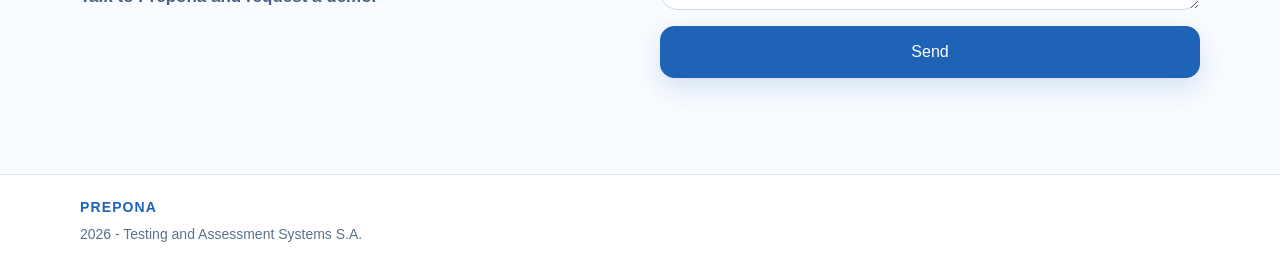
==== commit 28b62d7b: "nav menu correction" ====
--- a/index.html
+++ b/index.html
@@ -37,7 +37,6 @@
           <a href="#capabilities" data-i18n="navCapabilities">Our Differentials</a>
           <a href="#solutions" data-i18n="navSolutions">Our Solution</a>
           <a href="#solutions" data-i18n="navClients">Our Clients</a>
-          <a href="#platform" data-i18n="navWhoWeServe">Who We Serve</a>
           <a href="#platform" data-i18n="navInsights">Insights</a>
           <a href="#platform" data-i18n="navCorporateGovernance">Corporate Governance</a>
           <a href="#contact" data-i18n="navContact">Contact</a>
@@ -227,11 +226,11 @@
           <h4 class="aboutSectionFooter" data-i18n="aboutFooter">Discover our Solution.</h4>
         </div>
         <div class="aboutSectionContent revealBlock">
-          <span class="aboutSectionEyebrow" data-i18n="aboutEyebrow">Our Journey</span>
-          <h2 class="aboutSectionTitle" data-i18n="aboutTitle">Experience applied to contexts that demand rigor, trust, and execution capability.</h2>
-          <p class="aboutSectionText" data-i18n="aboutText">Prepona’s journey has been built alongside organizations that operate assessment and certification programs in environments that require structure, governance, and operational security. <br /> Our experience strengthens the way we develop and deliver technology: with a practical perspective, a commitment to process quality, and a focus on solutions designed for sensitive and mission-critical realities.</p>
+          <span class="aboutSectionEyebrow" data-i18n="ourJourneyEyebrow">Our Journey</span>
+          <h2 class="aboutSectionTitle" data-i18n="ourJourneyTitle">Experience applied to contexts that demand rigor, trust, and execution capability.</h2>
+          <p class="aboutSectionText" data-i18n="ourJourneyText">Prepona’s journey has been built alongside organizations that operate assessment and certification programs in environments that require structure, governance, and operational security. <br /> Our experience strengthens the way we develop and deliver technology: with a practical perspective, a commitment to process quality, and a focus on solutions designed for sensitive and mission-critical realities.</p>
           <br />
-          <h4 class="aboutSectionFooter" data-i18n="aboutFooter">Discover our Solution.</h4>
+         
         </div>
 
       </div>
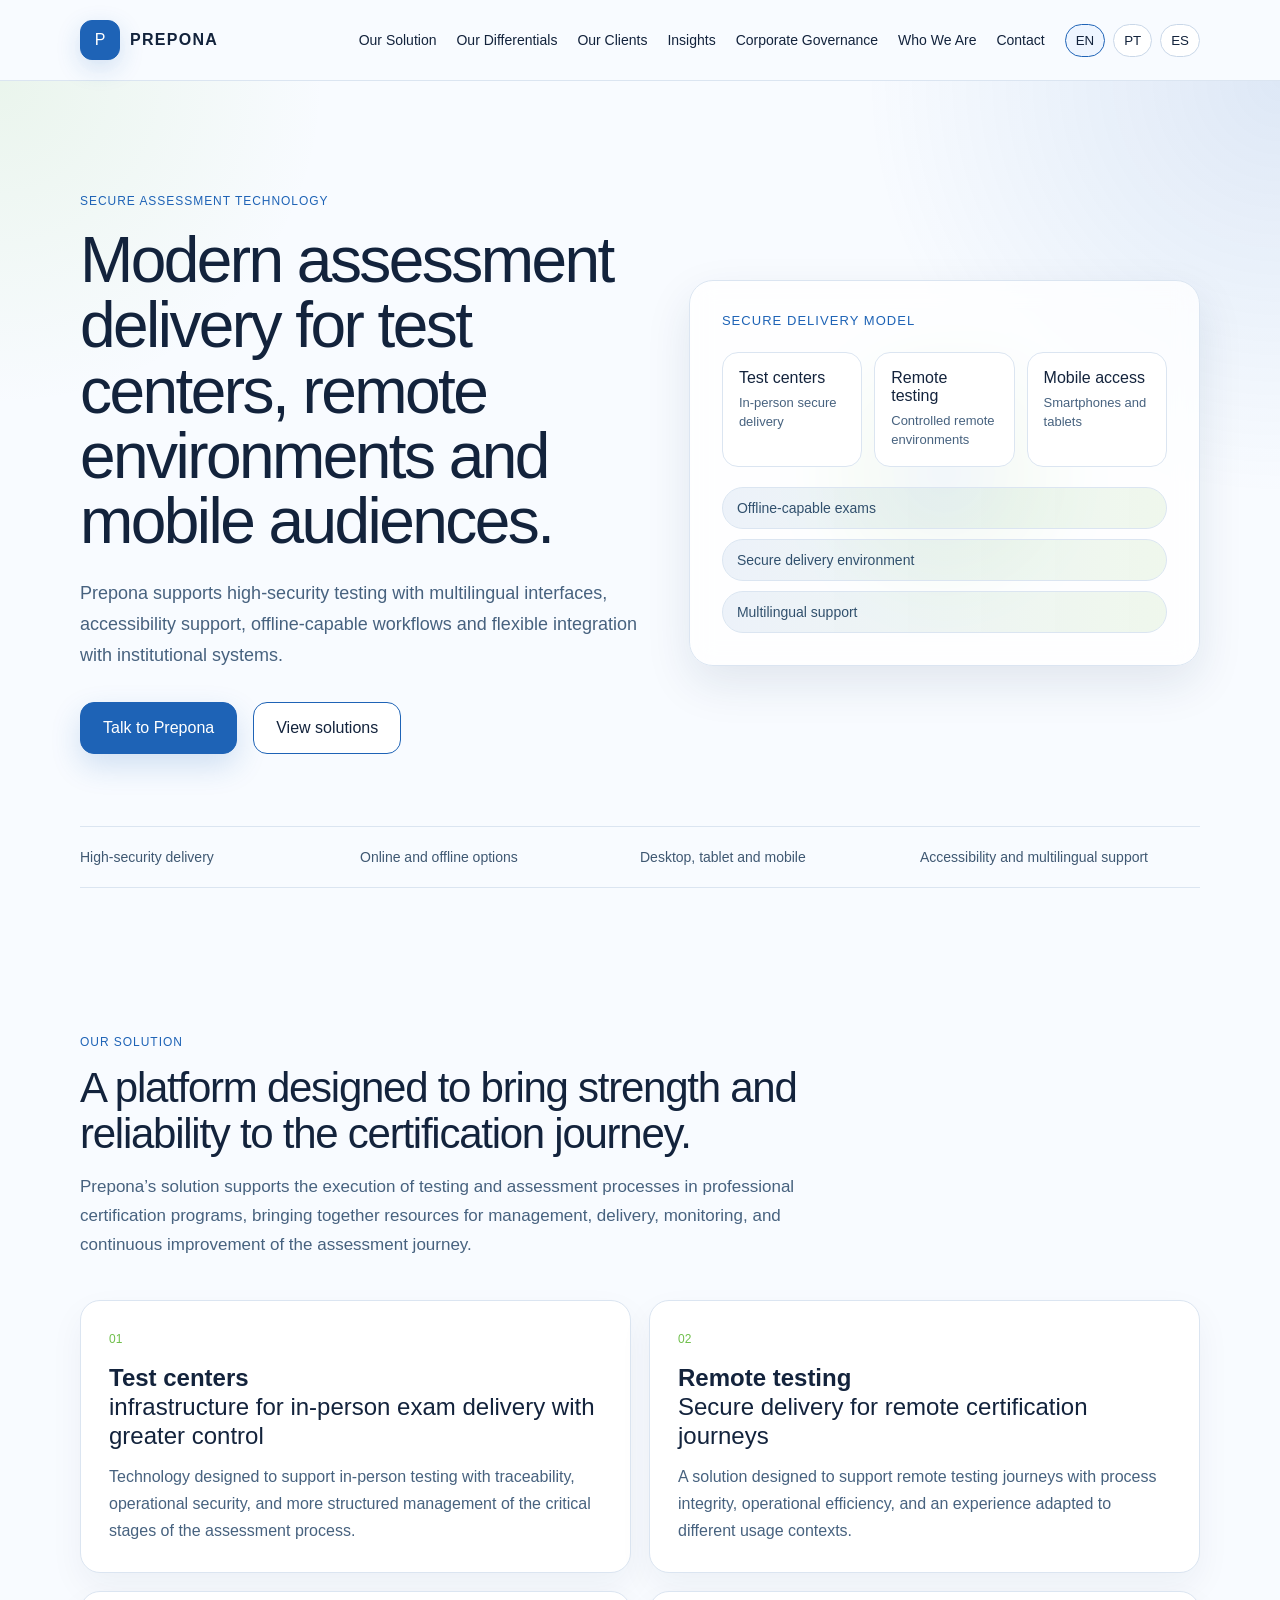
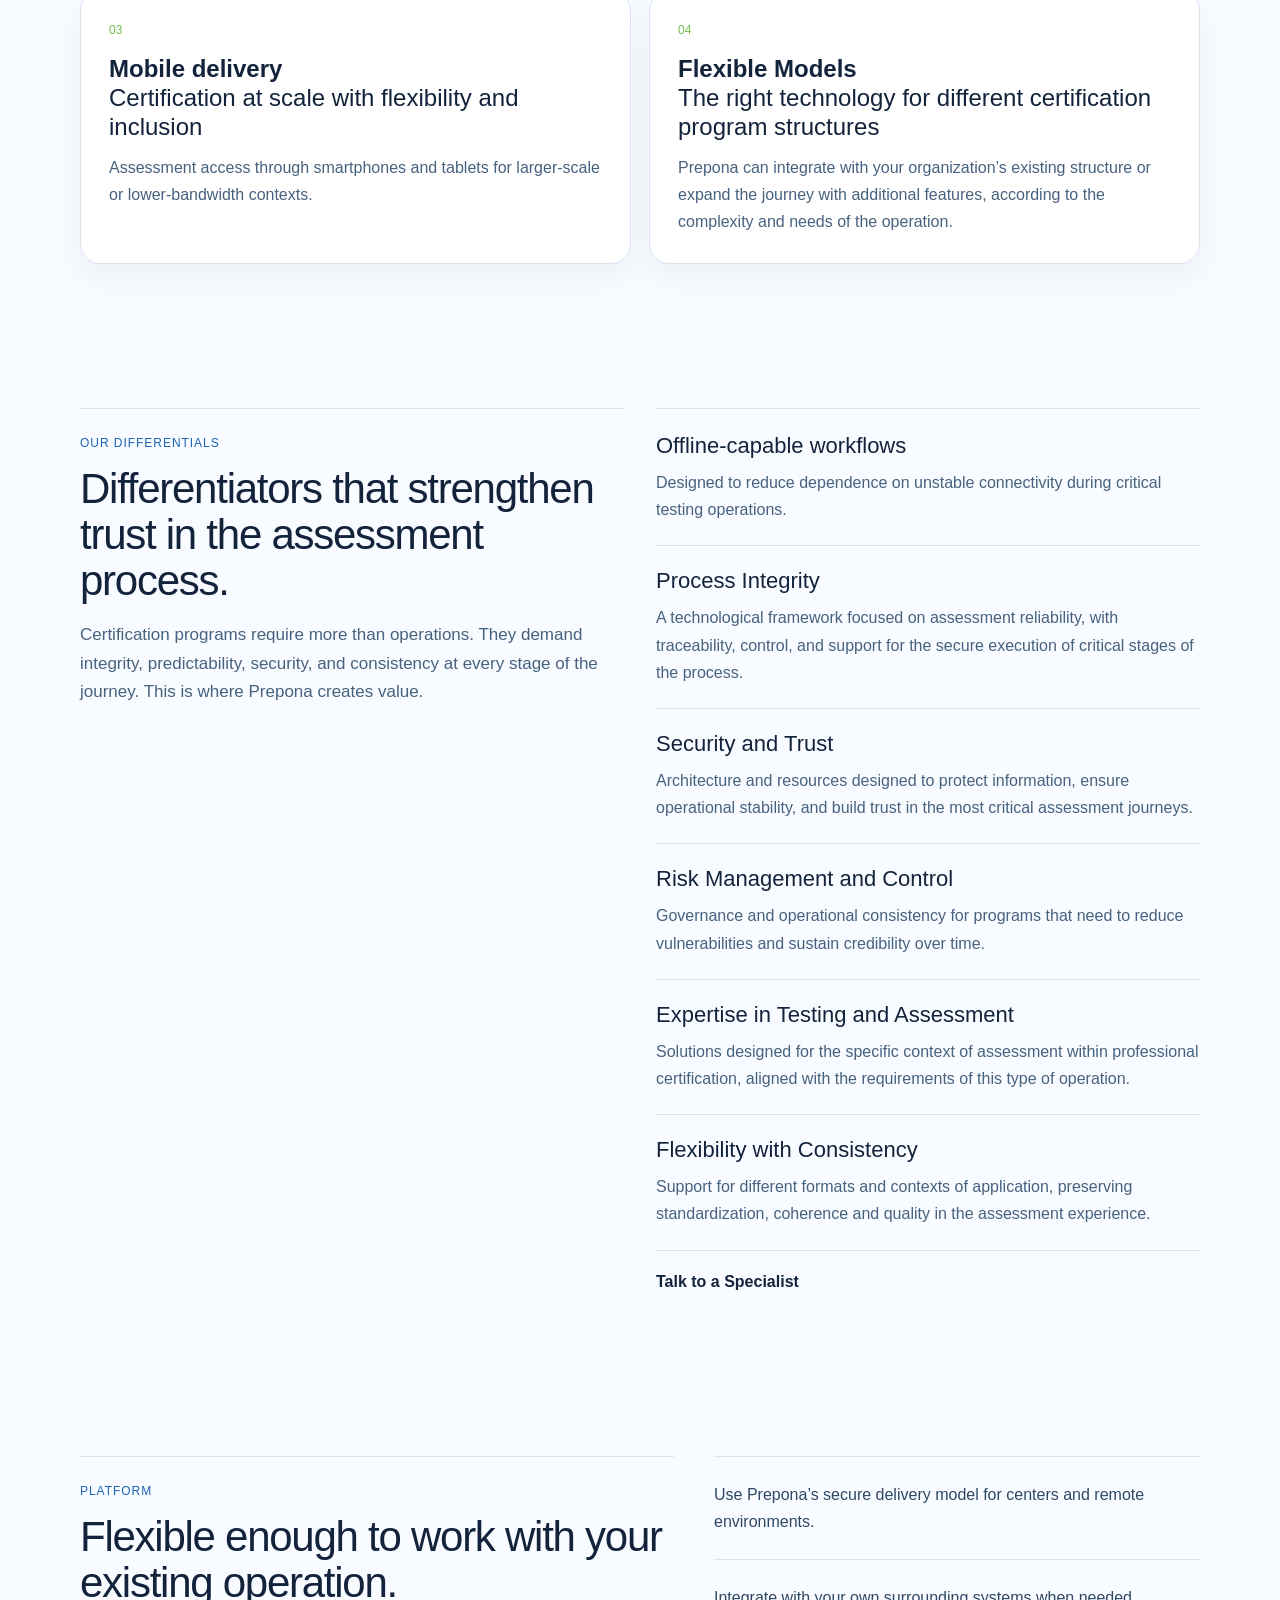
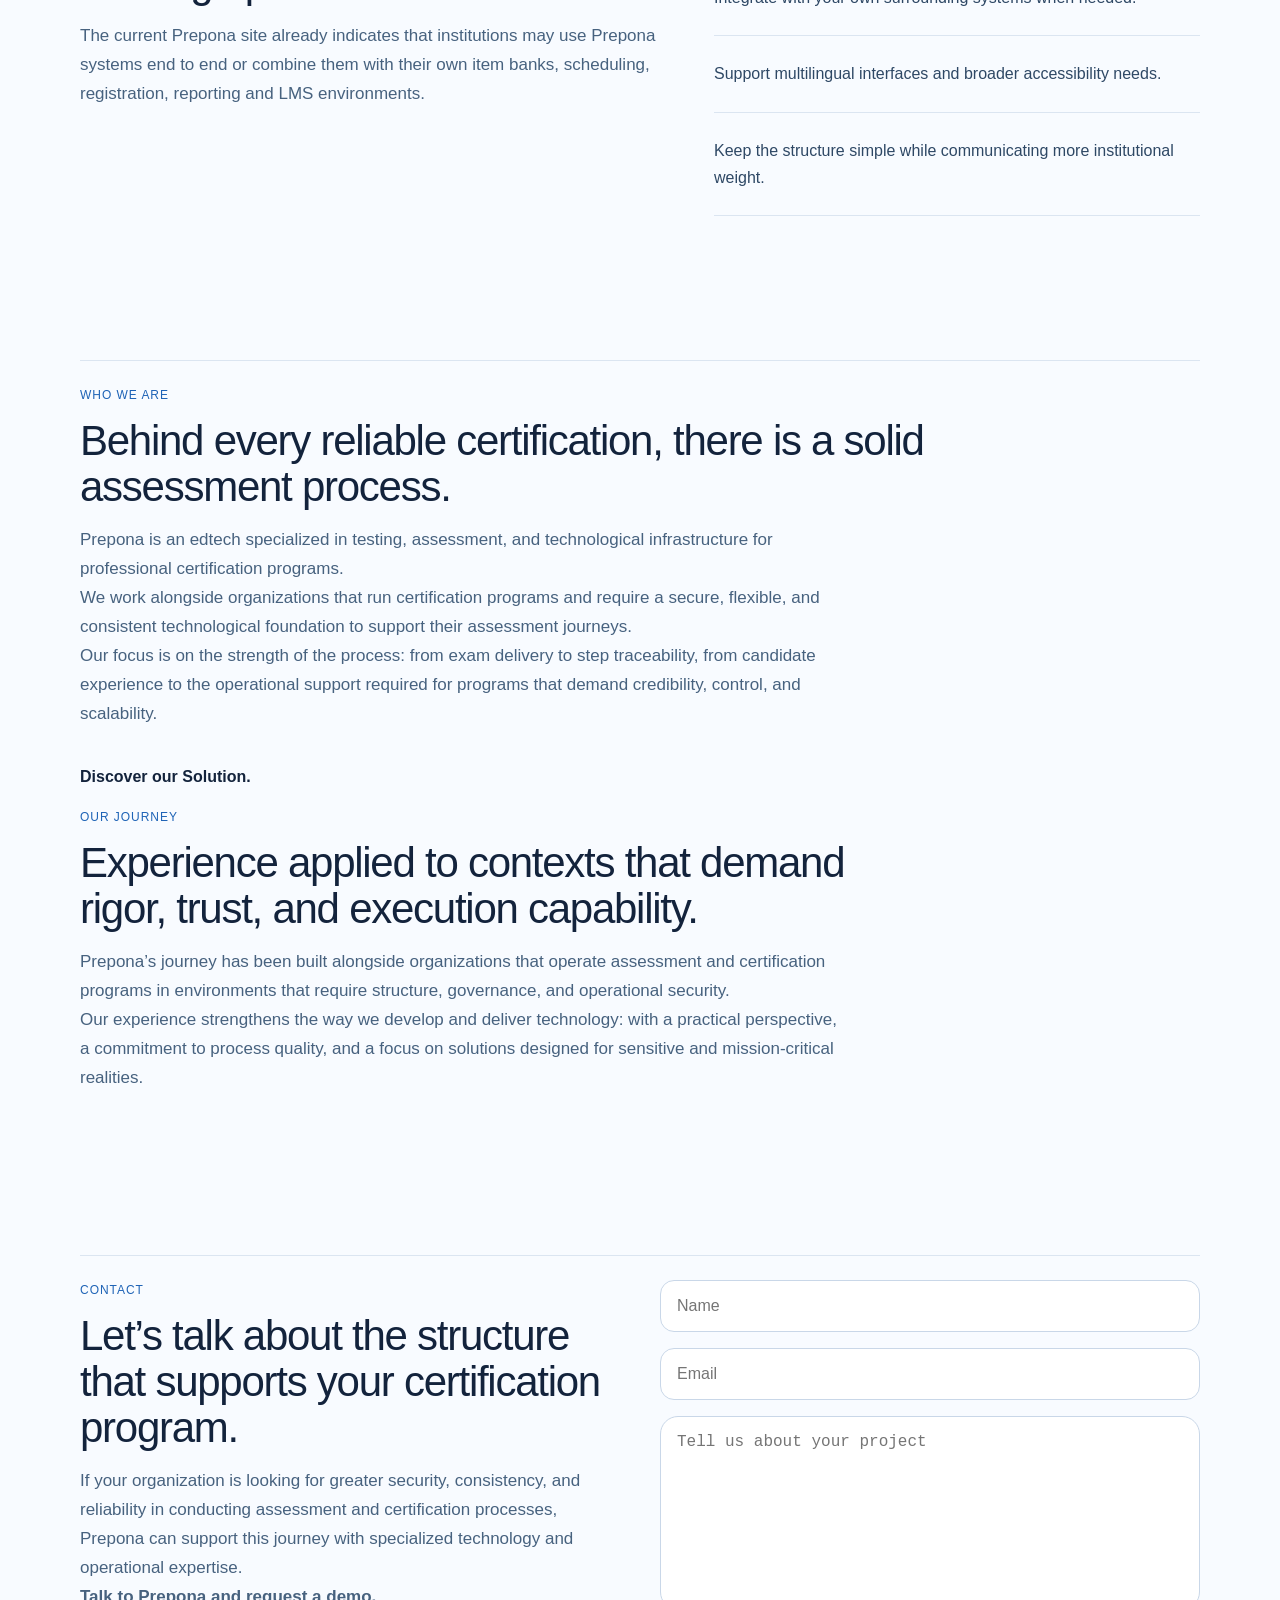
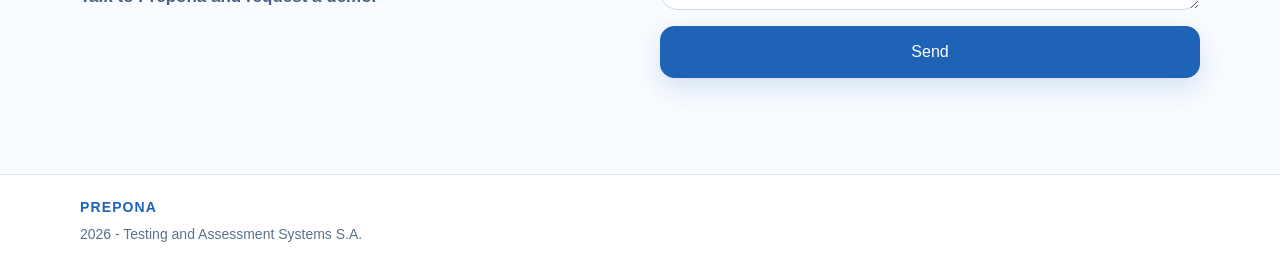
==== commit 1b6c0d73: "header @media correction" ====
--- a/index.html
+++ b/index.html
@@ -33,12 +33,12 @@
 
       <div class="siteHeaderPanel" id="siteHeaderPanel">
         <nav class="siteHeaderNav">
-          <a href="#about" data-i18n="navAbout">Who We Are</a>
+          <a href="#solutions" data-i18n="navSolutions">Our Solution</a>
           <a href="#capabilities" data-i18n="navCapabilities">Our Differentials</a>
-          <a href="#solutions" data-i18n="navSolutions">Our Solution</a>
           <a href="#solutions" data-i18n="navClients">Our Clients</a>
           <a href="#platform" data-i18n="navInsights">Insights</a>
           <a href="#platform" data-i18n="navCorporateGovernance">Corporate Governance</a>
+          <a href="#about" data-i18n="navAbout">Who We Are</a>
           <a href="#contact" data-i18n="navContact">Contact</a>
         </nav>
 
--- a/css/styles.css
+++ b/css/styles.css
@@ -102,7 +102,7 @@
 @media (max-width: 900px) { .siteHeaderToggle { display: inline-block; } }
 @media (max-width: 900px) { .siteHeaderPanel { display: none; position: absolute; top: 77px; left: 16px; right: 16px; background: #ffffff; border: 1px solid #dbe5f1; border-radius: 18px; padding: 16px; flex-direction: column; align-items: flex-start; box-shadow: 0 18px 40px rgba(20,46,84,0.08); } }
 @media (max-width: 900px) { .siteHeaderPanel.isOpen { display: flex; } }
-@media (max-width: 900px) { .siteHeaderNav { flex-direction: column; gap: 12px; } }
+@media (max-width: 900px) { .siteHeaderNav { flex-direction: column; gap: 24px; } }
 @media (max-width: 900px) { .siteHeaderLanguages { margin-top: 12px; } }
 @media (max-width: 900px) { .heroSectionInner { grid-template-columns: 1fr; } }
 @media (max-width: 900px) { .heroSectionTitle { font-size: 42px; } }
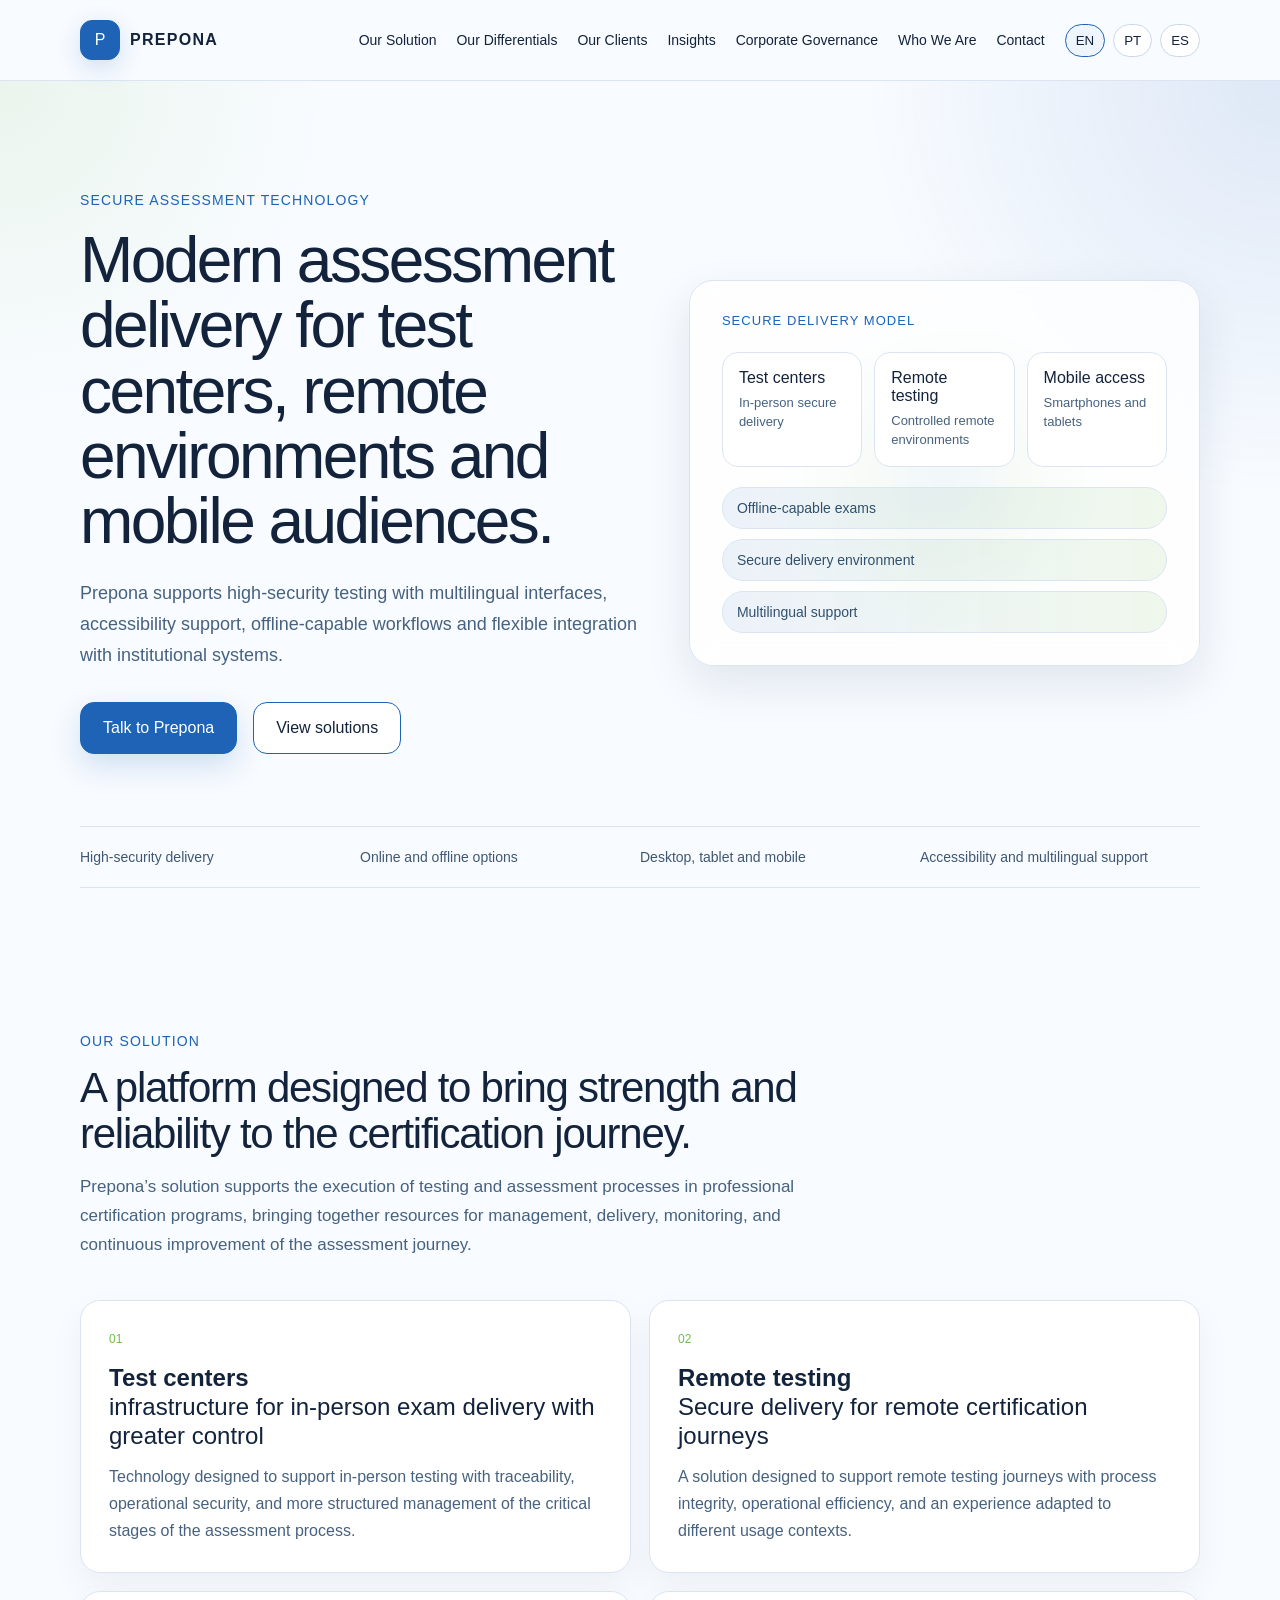
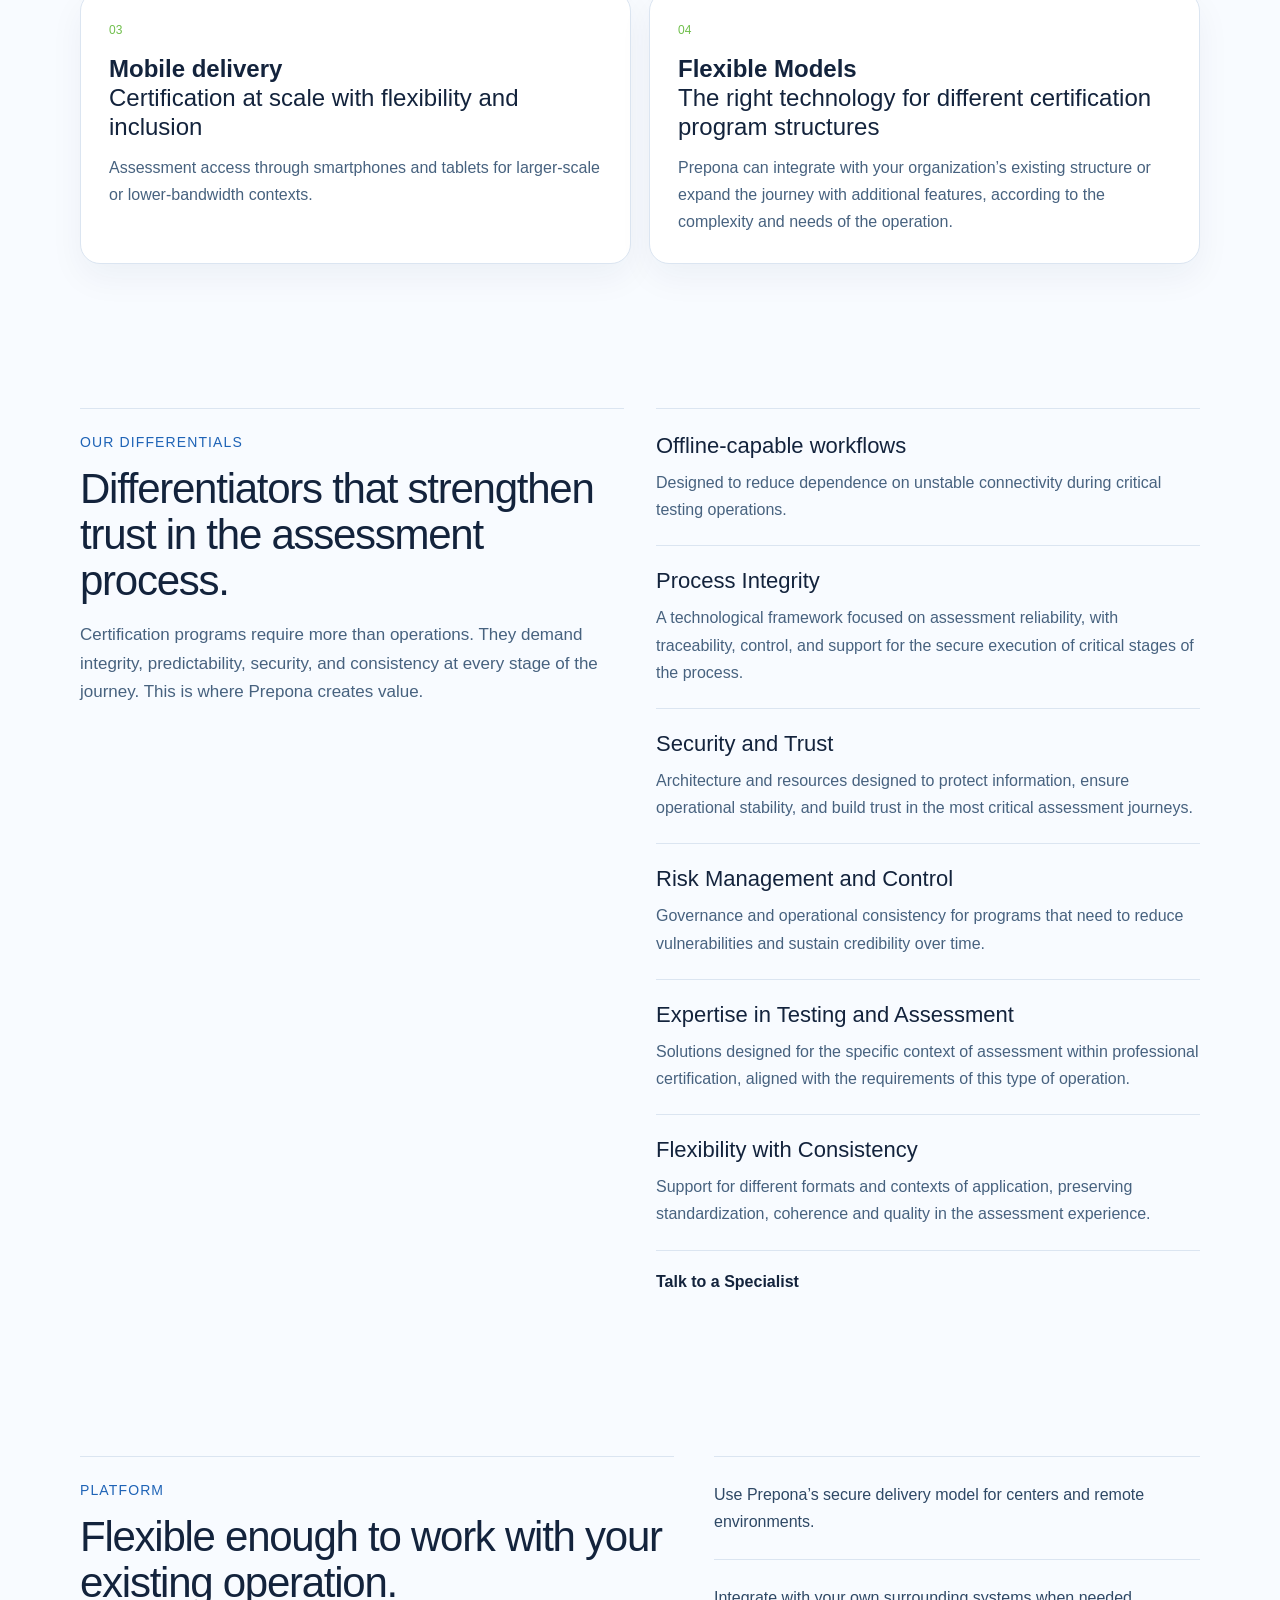
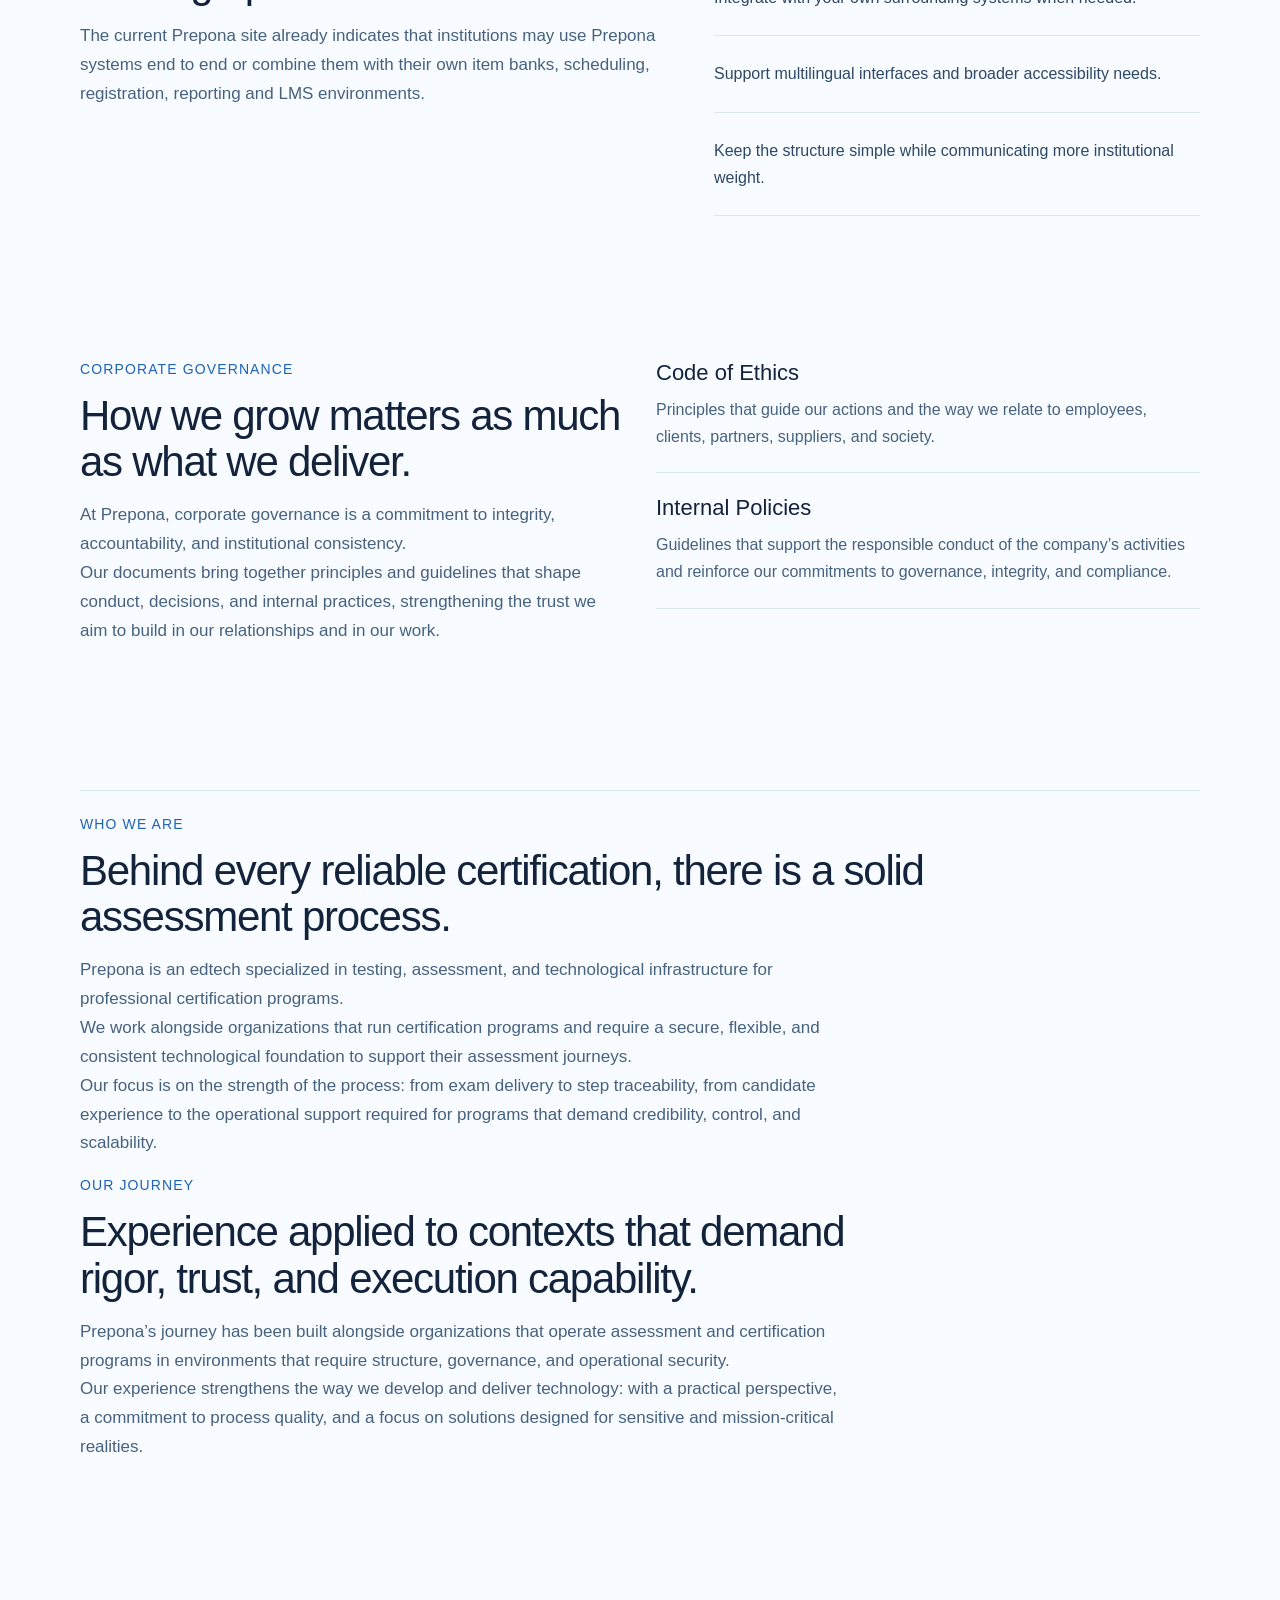
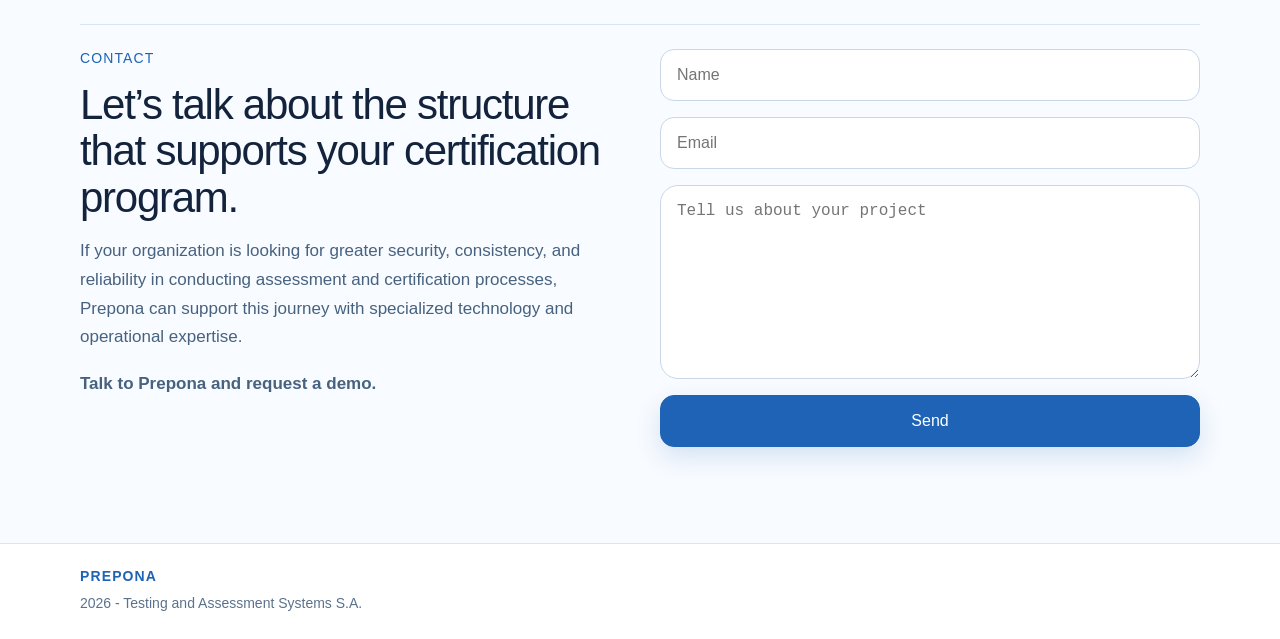
==== commit 797dfecb: "new section + css changes" ====
--- a/index.html
+++ b/index.html
@@ -35,9 +35,9 @@
         <nav class="siteHeaderNav">
           <a href="#solutions" data-i18n="navSolutions">Our Solution</a>
           <a href="#capabilities" data-i18n="navCapabilities">Our Differentials</a>
-          <a href="#solutions" data-i18n="navClients">Our Clients</a>
-          <a href="#platform" data-i18n="navInsights">Insights</a>
-          <a href="#platform" data-i18n="navCorporateGovernance">Corporate Governance</a>
+          <a href="#our-clients" data-i18n="navClients">Our Clients</a>
+          <a href="#insights" data-i18n="navInsights">Insights</a>
+          <a href="#corporate-governance" data-i18n="navCorporateGovernance">Corporate Governance</a>
           <a href="#about" data-i18n="navAbout">Who We Are</a>
           <a href="#contact" data-i18n="navContact">Contact</a>
         </nav>
@@ -156,6 +156,7 @@
         </div>
 
         <div class="capabilitiesSectionColumn">
+          
           <div class="capabilitiesSectionItem revealBlock">
             <h3 class="capabilitiesSectionItemTitle" data-i18n="capability1Title">Offline-capable workflows</h3>
             <p class="capabilitiesSectionItemText" data-i18n="capability1Text">Designed to reduce dependence on unstable connectivity during critical testing operations.</p>
@@ -170,15 +171,15 @@
             <h3 class="capabilitiesSectionItemTitle" data-i18n="capability3Title">Security and Trust</h3>
             <p class="capabilitiesSectionItemText" data-i18n="capability3Text">Architecture and resources designed to protect information, ensure operational stability, and build trust in the most critical assessment journeys.</p>
           </div>
-       <div class="capabilitiesSectionItem revealBlock">
+          <div class="capabilitiesSectionItem revealBlock">
             <h3 class="capabilitiesSectionItemTitle" data-i18n="capability4Title">Risk Management and Control</h3>
             <p class="capabilitiesSectionItemText" data-i18n="capability4Text">Governance and operational consistency for programs that need to reduce vulnerabilities and sustain credibility over time.</p>
           </div>
-        <div class="capabilitiesSectionItem revealBlock">
+          <div class="capabilitiesSectionItem revealBlock">
             <h3 class="capabilitiesSectionItemTitle" data-i18n="capability5Title">Expertise in Testing and Assessment</h3>
             <p class="capabilitiesSectionItemText" data-i18n="capability5Text">Solutions designed for the specific context of assessment within professional certification, aligned with the requirements of this type of operation.</p>
           </div>
-       <div class="capabilitiesSectionItem revealBlock">
+          <div class="capabilitiesSectionItem revealBlock">
             <h3 class="capabilitiesSectionItemTitle" data-i18n="capability6Title">Flexibility with Consistency</h3>
             <p class="capabilitiesSectionItemText" data-i18n="capability6Text">Support for different formats and application contexts, while preserving standardization, coherence, and quality in the assessment experience.</p>
           </div>
@@ -187,13 +188,10 @@
       </div>
       
       </div>
-
-       
-
-    </section>
-
-    
-
+    
+    </section>
+
+    
     <!-- PLATFORM -->
     <section class="platformSection" id="platform">
       <div class="platformSectionInner">
@@ -210,6 +208,34 @@
           <div class="platformSectionListItem revealBlock" data-i18n="platformItem4">Keep the structure simple while communicating more institutional weight.</div>
         </div>
       </div>
+    </section>
+
+    <!-- CORPORATE GOVERNANCE -->
+    <section class="corporateGovernanceSection" id="corporate-governance">
+      <div class="corporateGovernanceSectionInner">
+        <div class="corporateGovernanceColumn revealBlock">
+          <span class="corporateGovernanceSectionEyebrow" data-i18n="corporateGovernanceEyebrow">Corporate Governance</span>
+          <h2 class="corporateGovernanceSectionTitle" data-i18n="corporateGovernanceTitle">How we grow matters as much as what we deliver.</h2>
+          <p class="corporateGovernanceSectionText" data-i18n="corporateGovernanceText">At Prepona, corporate governance is a commitment to integrity, accountability, and institutional consistency. <br> Our documents bring together principles and guidelines that shape conduct, decisions, and internal practices, strengthening the trust we aim to build in our relationships and in our work.</p>
+        </div>
+
+        <div class="corporateGovernanceColumn">
+          
+          <div class="corporateGovernanceSectionItem revealBlock">
+            <h3 class="corporateGovernanceSectionItemTitle" data-i18n="corporateGovernanceItem1Title">Code of Ethics</h3>
+            <p class="corporateGovernanceSectionItemText" data-i18n="corporateGovernanceItem1Text">Principles that guide our actions and the way we relate to employees, clients, partners, suppliers, and society.</p>
+          </div>
+
+          <div class="corporateGovernanceSectionItem revealBlock">
+            <h3 class="corporateGovernanceSectionItemTitle" data-i18n="corporateGovernanceItem2Title">Internal Policies</h3>
+            <p class="corporateGovernanceSectionItemText" data-i18n="corporateGovernanceItem2Text">Guidelines that support the responsible conduct of the company’s activities and reinforce our commitments to governance, integrity, and compliance.</p>
+          </div>
+
+        </div>
+      </div>
+      
+      </div>
+    
     </section>
 
     
@@ -223,7 +249,7 @@
           <br />We work alongside organizations that run certification programs and require a secure, flexible, and consistent technological foundation to support their assessment journeys.
           <br />Our focus is on the strength of the process: from exam delivery to step traceability, from candidate experience to the operational support required for programs that demand credibility, control, and scalability.</p>
           <br />
-          <h4 class="aboutSectionFooter" data-i18n="aboutFooter">Discover our Solution.</h4>
+          <!-- <h4 class="aboutSectionFooter" data-i18n="aboutFooter">Discover our Solution.</h4> -->
         </div>
         <div class="aboutSectionContent revealBlock">
           <span class="aboutSectionEyebrow" data-i18n="ourJourneyEyebrow">Our Journey</span>
@@ -243,6 +269,7 @@
           <span class="contactSectionEyebrow" data-i18n="contactEyebrow">Contact</span>
           <h2 class="contactSectionTitle" data-i18n="contactTitle">Let’s talk about the structure that supports your certification program.</h2>
           <p class="contactSectionText" data-i18n="contactText">If your organization is looking for greater security, consistency, and reliability in conducting assessment and certification processes, Prepona can support this journey with specialized technology and operational expertise..</p>
+          <br />
           <h6 class="contactSectionText" data-i18n="talkText">Talk to Prepona and request a demo.</h6>
         </div>
 
--- a/css/styles.css
+++ b/css/styles.css
@@ -16,7 +16,7 @@
 
 .heroSection { padding: 110px 24px 72px 24px; background: radial-gradient(circle at top right, rgba(30,99,182,0.12), transparent 28%), radial-gradient(circle at top left, rgba(111,191,75,0.10), transparent 22%); overflow: hidden; }
 .heroSectionInner { max-width: 1120px; margin: 0 auto; display: grid; grid-template-columns: 1.05fr 0.95fr; gap: 44px; align-items: center; }
-.heroSectionEyebrow { display: inline-block; font-size: 12px; letter-spacing: 0.08em; text-transform: uppercase; color: #1e63b6; margin-bottom: 20px; }
+.heroSectionEyebrow { display: inline-block; font-size: 14px; letter-spacing: 0.08em; text-transform: uppercase; color: #1e63b6; margin-bottom: 20px; }
 .heroSectionTitle { max-width: 900px; margin: 0 0 24px 0; font-size: 64px; line-height: 1.02; font-weight: 400; letter-spacing: -0.04em; }
 .heroSectionText { max-width: 760px; margin: 0 0 32px 0; font-size: 18px; line-height: 1.7; color: #47627f; }
 .heroSectionActions { display: flex; gap: 16px; }
@@ -43,7 +43,7 @@
 .solutionsSection { padding: 72px 24px; }
 .solutionsSectionInner { max-width: 1120px; margin: 0 auto; }
 .solutionsSectionHeader { max-width: 760px; margin-bottom: 40px; }
-.solutionsSectionEyebrow { display: inline-block; font-size: 12px; letter-spacing: 0.08em; text-transform: uppercase; color: #1e63b6; margin-bottom: 16px; }
+.solutionsSectionEyebrow { display: inline-block; font-size: 14px; letter-spacing: 0.08em; text-transform: uppercase; color: #1e63b6; margin-bottom: 16px; }
 .solutionsSectionTitle { margin: 0 0 16px 0; font-size: 42px; line-height: 1.1; font-weight: 400; letter-spacing: -0.03em; }
 .solutionsSectionText { margin: 0; font-size: 17px; line-height: 1.7; color: #47627f; }
 .solutionsGrid { display: grid; grid-template-columns: repeat(2, 1fr); gap: 18px; }
@@ -56,7 +56,7 @@
 .capabilitiesSection { padding: 72px 24px; }
 .capabilitiesSectionInner { max-width: 1120px; margin: 0 auto; display: grid; grid-template-columns: 1fr 1fr; gap: 32px; }
 .capabilitiesSectionColumn { border-top: 1px solid #dbe5f1; padding-top: 24px; }
-.capabilitiesSectionEyebrow { display: inline-block; font-size: 12px; letter-spacing: 0.08em; text-transform: uppercase; color: #1e63b6; margin-bottom: 16px; }
+.capabilitiesSectionEyebrow { display: inline-block; font-size: 14px; letter-spacing: 0.08em; text-transform: uppercase; color: #1e63b6; margin-bottom: 16px; }
 .capabilitiesSectionTitle { margin: 0 0 16px 0; font-size: 42px; line-height: 1.1; font-weight: 400; letter-spacing: -0.03em; }
 .capabilitiesSectionText { margin: 0; font-size: 17px; line-height: 1.7; color: #47627f; }
 .capabilitiesSectionItem { padding: 0 0 22px 0; margin-bottom: 22px; border-bottom: 1px solid #dbe5f1; }
@@ -66,21 +66,33 @@
 .platformSection { padding: 72px 24px; }
 .platformSectionInner { max-width: 1120px; margin: 0 auto; display: grid; grid-template-columns: 1.1fr 0.9fr; gap: 40px; }
 .platformSectionContent { border-top: 1px solid #dbe5f1; padding-top: 24px; }
-.platformSectionEyebrow { display: inline-block; font-size: 12px; letter-spacing: 0.08em; text-transform: uppercase; color: #1e63b6; margin-bottom: 16px; }
+.platformSectionEyebrow { display: inline-block; font-size: 14px; letter-spacing: 0.08em; text-transform: uppercase; color: #1e63b6; margin-bottom: 16px; }
 .platformSectionTitle { margin: 0 0 16px 0; font-size: 42px; line-height: 1.1; font-weight: 400; letter-spacing: -0.03em; }
 .platformSectionText { margin: 0; font-size: 17px; line-height: 1.7; color: #47627f; }
 .platformSectionList { border-top: 1px solid #dbe5f1; }
 .platformSectionListItem { padding: 24px 0; font-size: 16px; line-height: 1.7; color: #2e4865; border-bottom: 1px solid #dbe5f1; }
 
+
+.corporateGovernanceSection { padding: 72px 24px; }
+.corporateGovernanceSectionInner { max-width: 1120px; margin: 0 auto; display: grid; grid-template-columns: 1fr 1fr; gap: 32px; }
+.corporateGovernanceSectionColumn { border-top: 1px solid #dbe5f1; padding-top: 24px; }
+.corporateGovernanceSectionEyebrow { display: inline-block; font-size: 14px; letter-spacing: 0.08em; text-transform: uppercase; color: #1e63b6; margin-bottom: 16px; }
+.corporateGovernanceSectionTitle { margin: 0 0 16px 0; font-size: 42px; line-height: 1.1; font-weight: 400; letter-spacing: -0.03em; }
+.corporateGovernanceSectionText { margin: 0; font-size: 17px; line-height: 1.7; color: #47627f; }
+.corporateGovernanceSectionItem { padding: 0 0 22px 0; margin-bottom: 22px; border-bottom: 1px solid #dbe5f1; }
+.corporateGovernanceSectionItemTitle { margin: 0 0 10px 0; font-size: 22px; font-weight: 400; }
+.corporateGovernanceSectionItemText { margin: 0; color: #47627f; font-size: 16px; line-height: 1.7; }
+
+
 .aboutSection { padding: 72px 24px; }
 .aboutSectionInner { max-width: 1120px; margin: 0 auto; border-top: 1px solid #dbe5f1; padding-top: 24px; }
-.aboutSectionEyebrow { display: inline-block; font-size: 12px; letter-spacing: 0.08em; text-transform: uppercase; color: #1e63b6; margin-bottom: 16px; }
+.aboutSectionEyebrow { display: inline-block; font-size: 14px; letter-spacing: 0.08em; text-transform: uppercase; color: #1e63b6; margin-bottom: 16px; }
 .aboutSectionTitle { max-width: 860px; margin: 0 0 16px 0; font-size: 42px; line-height: 1.1; font-weight: 400; letter-spacing: -0.03em; }
 .aboutSectionText { max-width: 760px; margin: 0; font-size: 17px; line-height: 1.7; color: #47627f; }
 
 .contactSection { padding: 72px 24px 96px 24px; }
 .contactSectionInner { max-width: 1120px; margin: 0 auto; display: grid; grid-template-columns: 1fr 1fr; gap: 40px; border-top: 1px solid #dbe5f1; padding-top: 24px; }
-.contactSectionEyebrow { display: inline-block; font-size: 12px; letter-spacing: 0.08em; text-transform: uppercase; color: #1e63b6; margin-bottom: 16px; }
+.contactSectionEyebrow { display: inline-block; font-size: 14px; letter-spacing: 0.08em; text-transform: uppercase; color: #1e63b6; margin-bottom: 16px; }
 .contactSectionTitle { margin: 0 0 16px 0; font-size: 42px; line-height: 1.1; font-weight: 400; letter-spacing: -0.03em; }
 .contactSectionText { margin: 0; font-size: 17px; line-height: 1.7; color: #47627f; }
 .contactSectionForm { display: flex; flex-direction: column; gap: 16px; }
@@ -99,11 +111,11 @@
 
 @keyframes heroFloat { 0% { transform: translateY(0px); } 50% { transform: translateY(-12px); } 100% { transform: translateY(0px); } }
 
-@media (max-width: 900px) { .siteHeaderToggle { display: inline-block; } }
-@media (max-width: 900px) { .siteHeaderPanel { display: none; position: absolute; top: 77px; left: 16px; right: 16px; background: #ffffff; border: 1px solid #dbe5f1; border-radius: 18px; padding: 16px; flex-direction: column; align-items: flex-start; box-shadow: 0 18px 40px rgba(20,46,84,0.08); } }
-@media (max-width: 900px) { .siteHeaderPanel.isOpen { display: flex; } }
-@media (max-width: 900px) { .siteHeaderNav { flex-direction: column; gap: 24px; } }
-@media (max-width: 900px) { .siteHeaderLanguages { margin-top: 12px; } }
+@media (max-width: 1100px) { .siteHeaderToggle { display: inline-block; } }
+@media (max-width: 1100px) { .siteHeaderPanel { display: none; position: absolute; top: 77px; left: 16px; right: 16px; background: #ffffff; border: 1px solid #dbe5f1; border-radius: 18px; padding: 16px; flex-direction: column; align-items: flex-start; box-shadow: 0 18px 40px rgba(20,46,84,0.08); } }
+@media (max-width: 1100px) { .siteHeaderPanel.isOpen { display: flex; } }
+@media (max-width: 1100px) { .siteHeaderNav { flex-direction: column; gap: 24px; } } /* Changed */ 
+@media (max-width: 1100px) { .siteHeaderLanguages { margin-top: 12px; } }
 @media (max-width: 900px) { .heroSectionInner { grid-template-columns: 1fr; } }
 @media (max-width: 900px) { .heroSectionTitle { font-size: 42px; } }
 @media (max-width: 640px) { .heroSectionTitle { font-size: 34px; } }
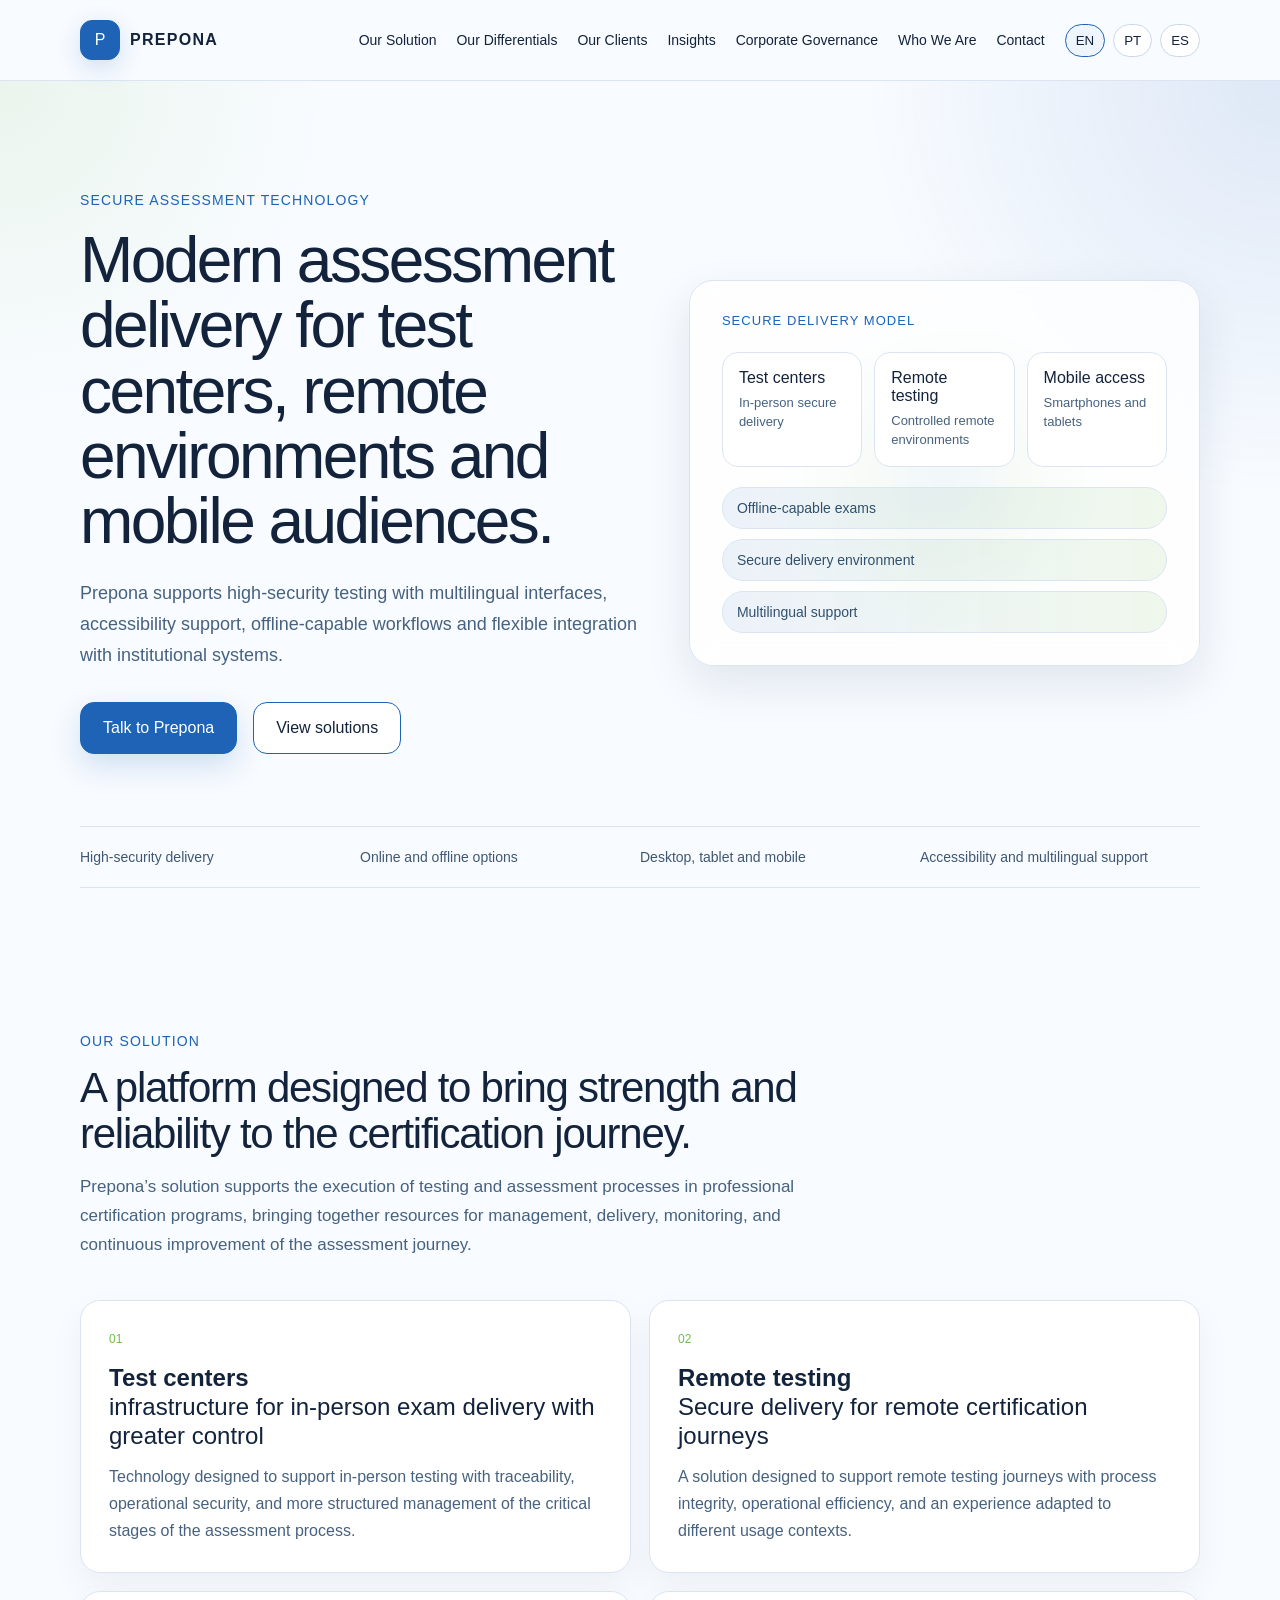
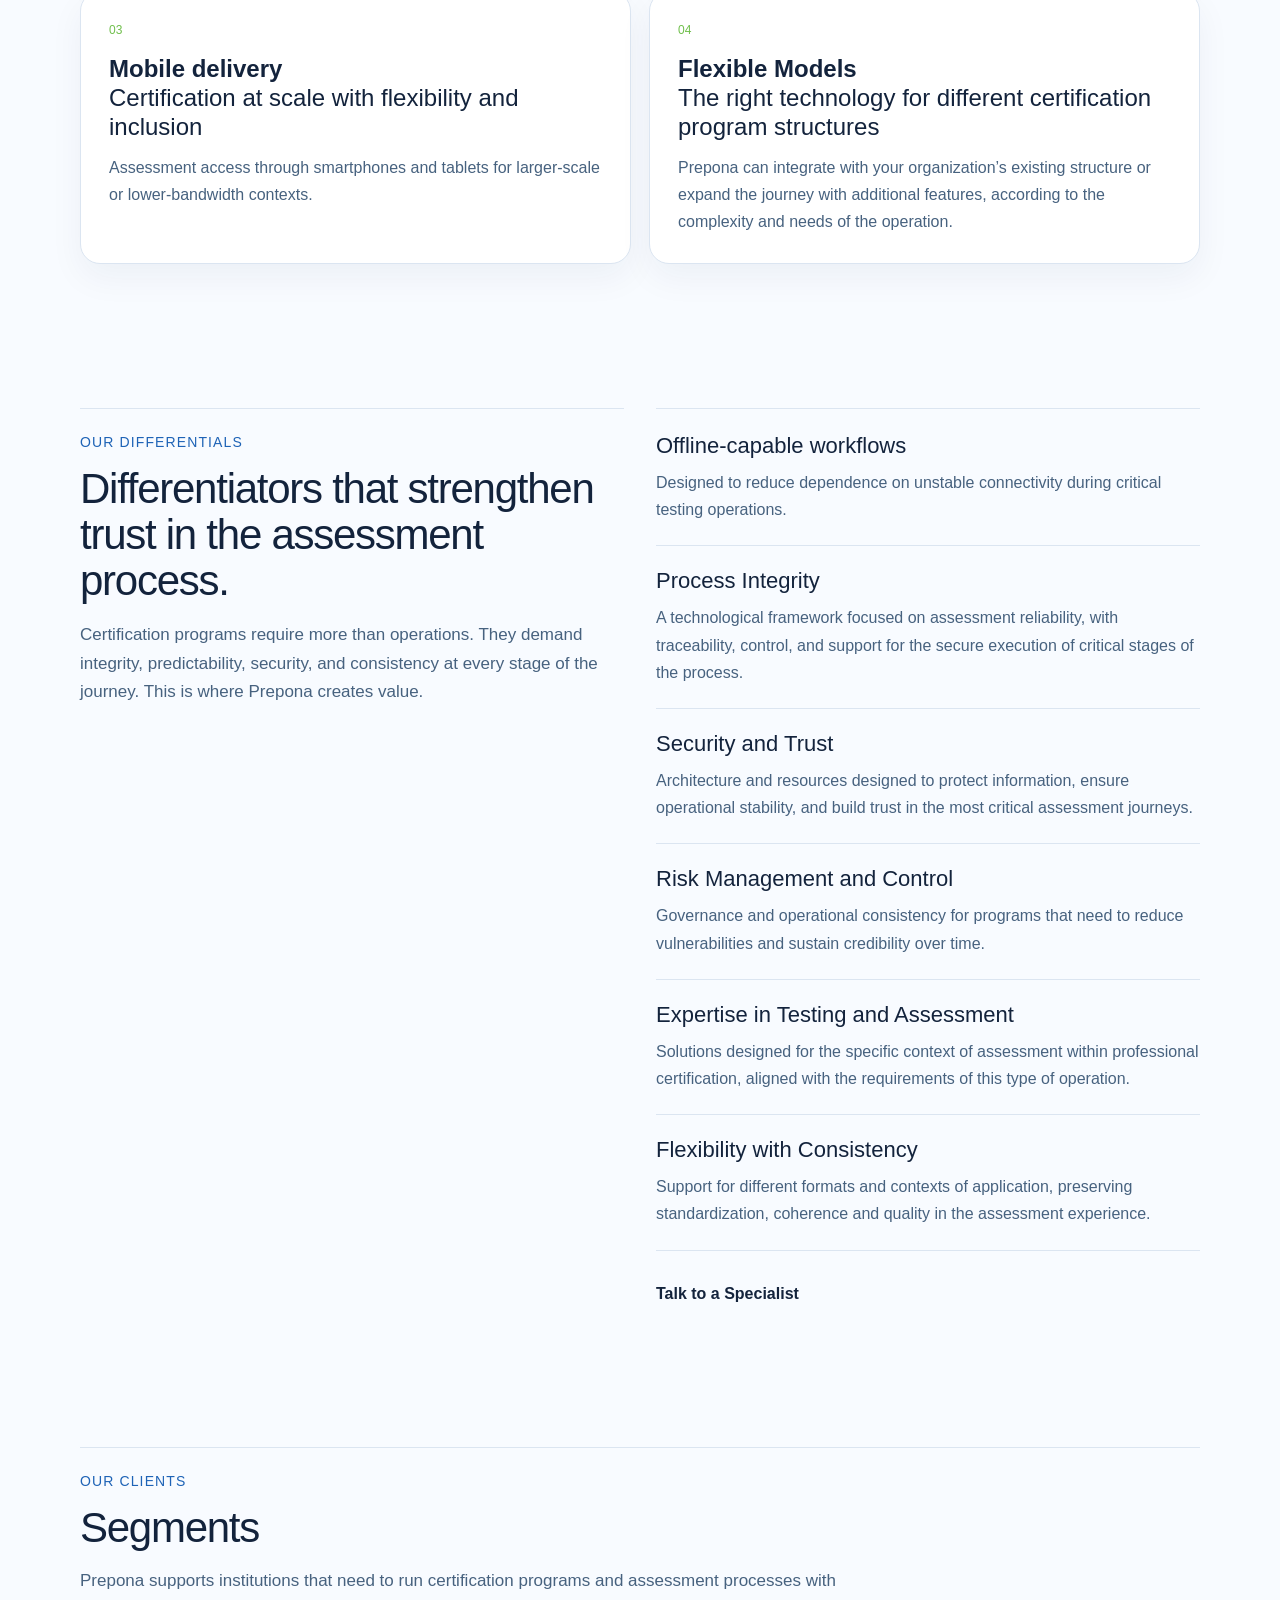
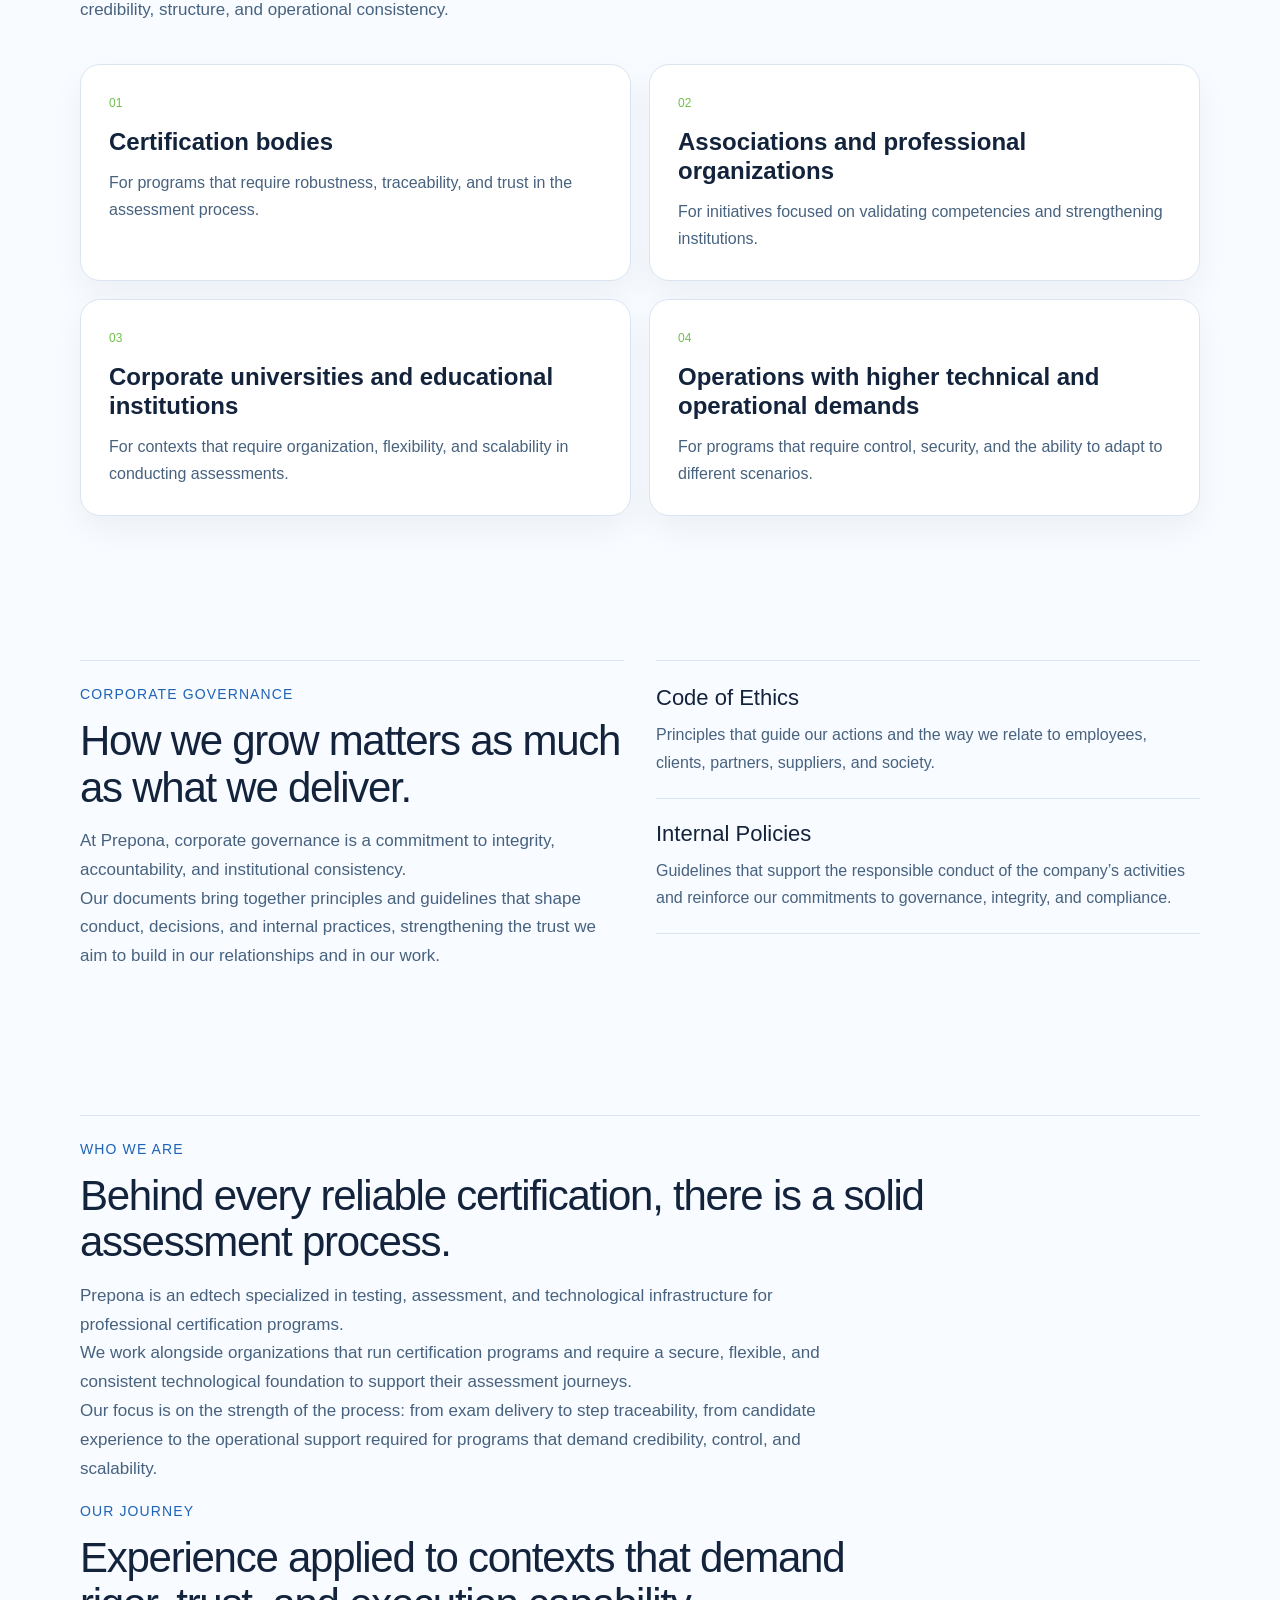
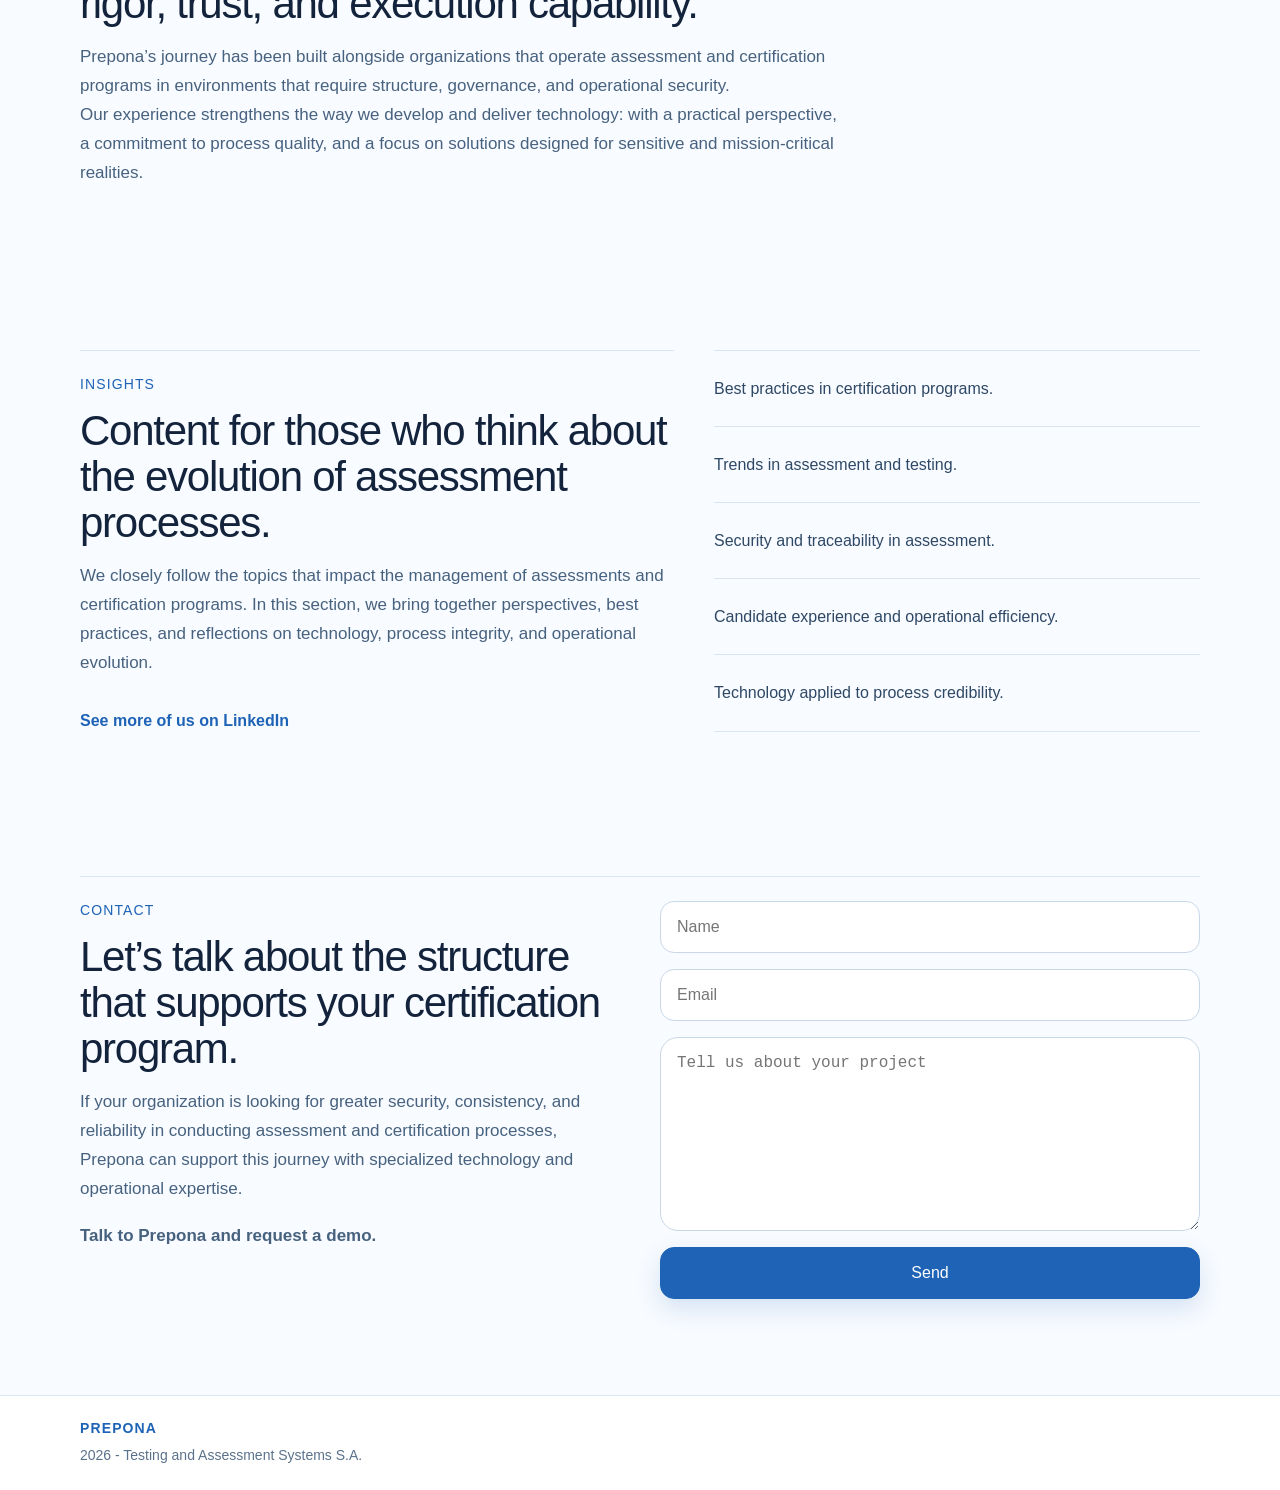
==== commit c9440448: "new sections + css styles + final steps" ====
--- a/index.html
+++ b/index.html
@@ -183,7 +183,8 @@
             <h3 class="capabilitiesSectionItemTitle" data-i18n="capability6Title">Flexibility with Consistency</h3>
             <p class="capabilitiesSectionItemText" data-i18n="capability6Text">Support for different formats and application contexts, while preserving standardization, coherence, and quality in the assessment experience.</p>
           </div>
-          <h4 class="capabilitiesSectionFooter" data-i18n="capabilitiesFooter">Talk to a Specialist</h4>
+          <a href="#contact" class="capabilitiesSectionFooter" data-i18n="capabilitiesFooter">Talk to a Specialist</a>
+          <!-- <h4 href="#contact" class="capabilitiesSectionFooter" data-i18n="capabilitiesFooter">Talk to a Specialist </h4> -->
         </div>
       </div>
       
@@ -191,8 +192,45 @@
     
     </section>
 
+    <!-- OUR CLIENTS -->
+    <section class="ourClientsSection" id="our-clients">
+      <div class="ourClientsSectionInner">
+        <div class="ourClientsSectionHeader revealBlock">
+          <span class="ourClientsSectionEyebrow" data-i18n="ourClientsEyebrow">Our Clients</span>
+          <h2 class="ourClientsSectionTitle" data-i18n="ourClientsTitle">Segments.</h2>
+          <p class="ourClientsSectionText" data-i18n="ourClientsText">Prepona supports institutions that need to run certification programs and assessment processes with credibility, structure, and operational consistency.</p>
+        </div>
+
+        <div class="ourClientsGrid">
+          <article class="ourClientsGridCard revealBlock">
+            <span class="ourClientsGridCardIndex">01</span>
+            <h3 class="ourClientsGridCardTitle" data-i18n="ourClients1Title"><b>Certification bodies</b></h3>
+            <p class="ourClientsGridCardText" data-i18n="ourClients1Text">For programs that require robustness, traceability, and trust in the assessment process.</p>
+          </article>
+
+          <article class="ourClientsGridCard revealBlock">
+            <span class="ourClientsGridCardIndex">02</span>
+            <h3 class="ourClientsGridCardTitle" data-i18n="ourClients2Title"><b>Associations and professional organizations</b></h3>
+            <p class="ourClientsGridCardText" data-i18n="ourClients2Text">For initiatives focused on validating competencies and strengthening institutions.</p>
+          </article>
+
+          <article class="ourClientsGridCard revealBlock">
+            <span class="ourClientsGridCardIndex">03</span>
+            <h3 class="ourClientsGridCardTitle" data-i18n="ourClients3Title"><b>Corporate universities and educational institutions</b></h3>
+            <p class="ourClientsGridCardText" data-i18n="ourClients3Text">For contexts that require organization, flexibility, and scalability in conducting assessments.</p>
+          </article>
+
+          <article class="ourClientsGridCard revealBlock">
+            <span class="ourClientsGridCardIndex">04</span>
+            <h3 class="ourClientsGridCardTitle" data-i18n="ourClients4Title"><b>Operations with higher technical and operational demands</b></h3>
+            <p class="ourClientsGridCardText" data-i18n="ourClients4Text">For programs that require control, security, and the ability to adapt to different scenarios.</p>
+          </article>
+        </div>
+      </div>
+    </section>
+
     
-    <!-- PLATFORM -->
+    <!-- PLATFORM 
     <section class="platformSection" id="platform">
       <div class="platformSectionInner">
         <div class="platformSectionContent revealBlock">
@@ -210,16 +248,18 @@
       </div>
     </section>
 
+    -->
+
     <!-- CORPORATE GOVERNANCE -->
     <section class="corporateGovernanceSection" id="corporate-governance">
       <div class="corporateGovernanceSectionInner">
-        <div class="corporateGovernanceColumn revealBlock">
+        <div class="corporateGovernanceSectionColumn revealBlock">
           <span class="corporateGovernanceSectionEyebrow" data-i18n="corporateGovernanceEyebrow">Corporate Governance</span>
           <h2 class="corporateGovernanceSectionTitle" data-i18n="corporateGovernanceTitle">How we grow matters as much as what we deliver.</h2>
           <p class="corporateGovernanceSectionText" data-i18n="corporateGovernanceText">At Prepona, corporate governance is a commitment to integrity, accountability, and institutional consistency. <br> Our documents bring together principles and guidelines that shape conduct, decisions, and internal practices, strengthening the trust we aim to build in our relationships and in our work.</p>
         </div>
 
-        <div class="corporateGovernanceColumn">
+        <div class="corporateGovernanceSectionColumn">
           
           <div class="corporateGovernanceSectionItem revealBlock">
             <h3 class="corporateGovernanceSectionItemTitle" data-i18n="corporateGovernanceItem1Title">Code of Ethics</h3>
@@ -251,13 +291,38 @@
           <br />
           <!-- <h4 class="aboutSectionFooter" data-i18n="aboutFooter">Discover our Solution.</h4> -->
         </div>
-        <div class="aboutSectionContent revealBlock">
-          <span class="aboutSectionEyebrow" data-i18n="ourJourneyEyebrow">Our Journey</span>
-          <h2 class="aboutSectionTitle" data-i18n="ourJourneyTitle">Experience applied to contexts that demand rigor, trust, and execution capability.</h2>
-          <p class="aboutSectionText" data-i18n="ourJourneyText">Prepona’s journey has been built alongside organizations that operate assessment and certification programs in environments that require structure, governance, and operational security. <br /> Our experience strengthens the way we develop and deliver technology: with a practical perspective, a commitment to process quality, and a focus on solutions designed for sensitive and mission-critical realities.</p>
+        <div class="ourJourneySectionContent revealBlock">
+          <span class="ourJourneySectionEyebrow" data-i18n="ourJourneyEyebrow">Our Journey</span>
+          <h2 class="ourJourneySectionTitle" data-i18n="ourJourneyTitle">Experience applied to contexts that demand rigor, trust, and execution capability.</h2>
+          <p class="ourJourneySectionText" data-i18n="ourJourneyText">Prepona’s journey has been built alongside organizations that operate assessment and certification programs in environments that require structure, governance, and operational security.<br />Our experience strengthens the way we develop and deliver technology: with a practical perspective, a commitment to process quality, and a focus on solutions designed for sensitive and mission-critical realities.</p>
           <br />
          
         </div>
+
+      </div>
+    </section>
+
+    <!-- INSIGHTS -->
+    <section class="insightSection" id="insights">
+      <div class="insightSectionInner">
+        <div class="insightSectionContent revealBlock">
+          <span class="insightSectionEyebrow" data-i18n="insightEyebrow">Insights</span>
+          <h2 class="insightSectionTitle" data-i18n="insightTitle">Content for those who think about the evolution of assessment processes.</h2>
+          <p class="insightSectionText" data-i18n="insightText">We closely follow the topics that impact the management of assessments and certification programs. In this section, we bring together perspectives, best practices, and reflections on technology, process integrity, and operational evolution.</p>
+        <br>
+        <a href="https://www.linkedin.com/company/prepona-s.a./posts/?feedView=all" target="_blank" class="insightSectionLink" data-i18n="insightLink">See more of us on LinkedIn</a>
+        </div>
+
+        <div class="insightSectionList">
+          <div class="insightSectionListItem revealBlock" data-i18n="insightItem1">Best practices in certification programs.</div>
+          <div class="insightSectionListItem revealBlock" data-i18n="insightItem2">Trends in assessment and testing.</div>
+          <div class="insightSectionListItem revealBlock" data-i18n="insightItem3">Security and traceability in assessment.</div>
+          <div class="insightSectionListItem revealBlock" data-i18n="insightItem4">Candidate experience and operational efficiency.</div>
+          <div class="insightSectionListItem revealBlock" data-i18n="insightItem5">Technology applied to process credibility.</div>
+        </div>
+      </div>
+    </section>
+        
 
       </div>
     </section>
--- a/css/styles.css
+++ b/css/styles.css
@@ -62,6 +62,22 @@
 .capabilitiesSectionItem { padding: 0 0 22px 0; margin-bottom: 22px; border-bottom: 1px solid #dbe5f1; }
 .capabilitiesSectionItemTitle { margin: 0 0 10px 0; font-size: 22px; font-weight: 400; }
 .capabilitiesSectionItemText { margin: 0; color: #47627f; font-size: 16px; line-height: 1.7; }
+.capabilitiesSectionFooter { text-decoration: none; color: #13233c; font-weight: bold; font-size: 16px; display: inline-block; margin-top: 12px; transition: color 0.2s ease; } 
+.capabilitiesSectionFooter:visited { text-decoration: none; color: #13233c; font-weight: bold; font-size: 16px; display: inline-block; margin-top: 12px; transition: color 0.2s ease; } 
+.capabilitiesSectionFooter:hover { color: #6fbf4b;}
+
+.ourClientsSection { padding: 72px 24px; }
+.ourClientsSectionInner { max-width: 1120px; margin: 0 auto; border-top: 1px solid #dbe5f1; padding-top: 24px; }
+.ourClientsSectionHeader { max-width: 760px; margin-bottom: 40px; }
+.ourClientsSectionEyebrow { display: inline-block; font-size: 14px; letter-spacing: 0.08em; text-transform: uppercase; color: #1e63b6; margin-bottom: 16px; }
+.ourClientsSectionTitle { margin: 0 0 16px 0; font-size: 42px; line-height: 1.1; font-weight: 400; letter-spacing: -0.03em; }
+.ourClientsSectionText { margin: 0; font-size: 17px; line-height: 1.7; color: #47627f; }
+.ourClientsGrid { display: grid; grid-template-columns: repeat(2, 1fr); gap: 18px; }
+.ourClientsGridCard { padding: 28px; border-radius: 20px; background: #ffffff; border: 1px solid #dbe5f1; box-shadow: 0 14px 34px rgba(20,46,84,0.05); transition: transform 0.2s ease, border-color 0.2s ease; }
+.ourClientsGridCard:hover { transform: translateY(-4px); border-color: #1e63b6; }
+.ourClientsGridCardIndex { display: inline-block; font-size: 12px; color: #6fbf4b; margin-bottom: 18px; }
+.ourClientsGridCardTitle { margin: 0 0 12px 0; font-size: 24px; line-height: 1.2; font-weight: 400; }
+.ourClientsGridCardText { margin: 0; font-size: 16px; line-height: 1.7; color: #47627f; }
 
 .platformSection { padding: 72px 24px; }
 .platformSectionInner { max-width: 1120px; margin: 0 auto; display: grid; grid-template-columns: 1.1fr 0.9fr; gap: 40px; }
@@ -89,6 +105,23 @@
 .aboutSectionEyebrow { display: inline-block; font-size: 14px; letter-spacing: 0.08em; text-transform: uppercase; color: #1e63b6; margin-bottom: 16px; }
 .aboutSectionTitle { max-width: 860px; margin: 0 0 16px 0; font-size: 42px; line-height: 1.1; font-weight: 400; letter-spacing: -0.03em; }
 .aboutSectionText { max-width: 760px; margin: 0; font-size: 17px; line-height: 1.7; color: #47627f; }
+
+.ourJourneySection { padding: 72px 24px; }
+.ourJourneySectionInner { max-width: 1120px; margin: 0 auto; border-top: 1px solid #dbe5f1; padding-top: 24px; }
+.ourJourneySectionEyebrow { display: inline-block; font-size: 14px; letter-spacing: 0.08em; text-transform: uppercase; color: #1e63b6; margin-bottom: 16px; }
+.ourJourneySectionTitle { max-width: 860px; margin: 0 0 16px 0; font-size: 42px; line-height: 1.1; font-weight: 400; letter-spacing: -0.03em; }
+.ourJourneySectionText { max-width: 760px; margin: 0; font-size: 17px; line-height: 1.7; color: #47627f; }
+
+.insightSection { padding: 72px 24px; }
+.insightSectionInner { max-width: 1120px; margin: 0 auto; display: grid; grid-template-columns: 1.1fr 0.9fr; gap: 40px; }
+.insightSectionContent { border-top: 1px solid #dbe5f1; padding-top: 24px; }
+.insightSectionEyebrow { display: inline-block; font-size: 14px; letter-spacing: 0.08em; text-transform: uppercase; color: #1e63b6; margin-bottom: 16px; }
+.insightSectionTitle { margin: 0 0 16px 0; font-size: 42px; line-height: 1.1; font-weight: 400; letter-spacing: -0.03em; }
+.insightSectionText { margin: 0; font-size: 17px; line-height: 1.7; color: #47627f; }
+.insightSectionList { border-top: 1px solid #dbe5f1; }
+.insightSectionListItem { padding: 24px 0; font-size: 16px; line-height: 1.7; color: #2e4865; border-bottom: 1px solid #dbe5f1; }
+.insightSectionLink { display: inline-block; margin-top: 16px; color: #1e63b6; text-decoration: none; font-weight: bold; transition: color 0.2s ease; }
+.insightSectionLink:hover { color: #6fbf4b; }
 
 .contactSection { padding: 72px 24px 96px 24px; }
 .contactSectionInner { max-width: 1120px; margin: 0 auto; display: grid; grid-template-columns: 1fr 1fr; gap: 40px; border-top: 1px solid #dbe5f1; padding-top: 24px; }
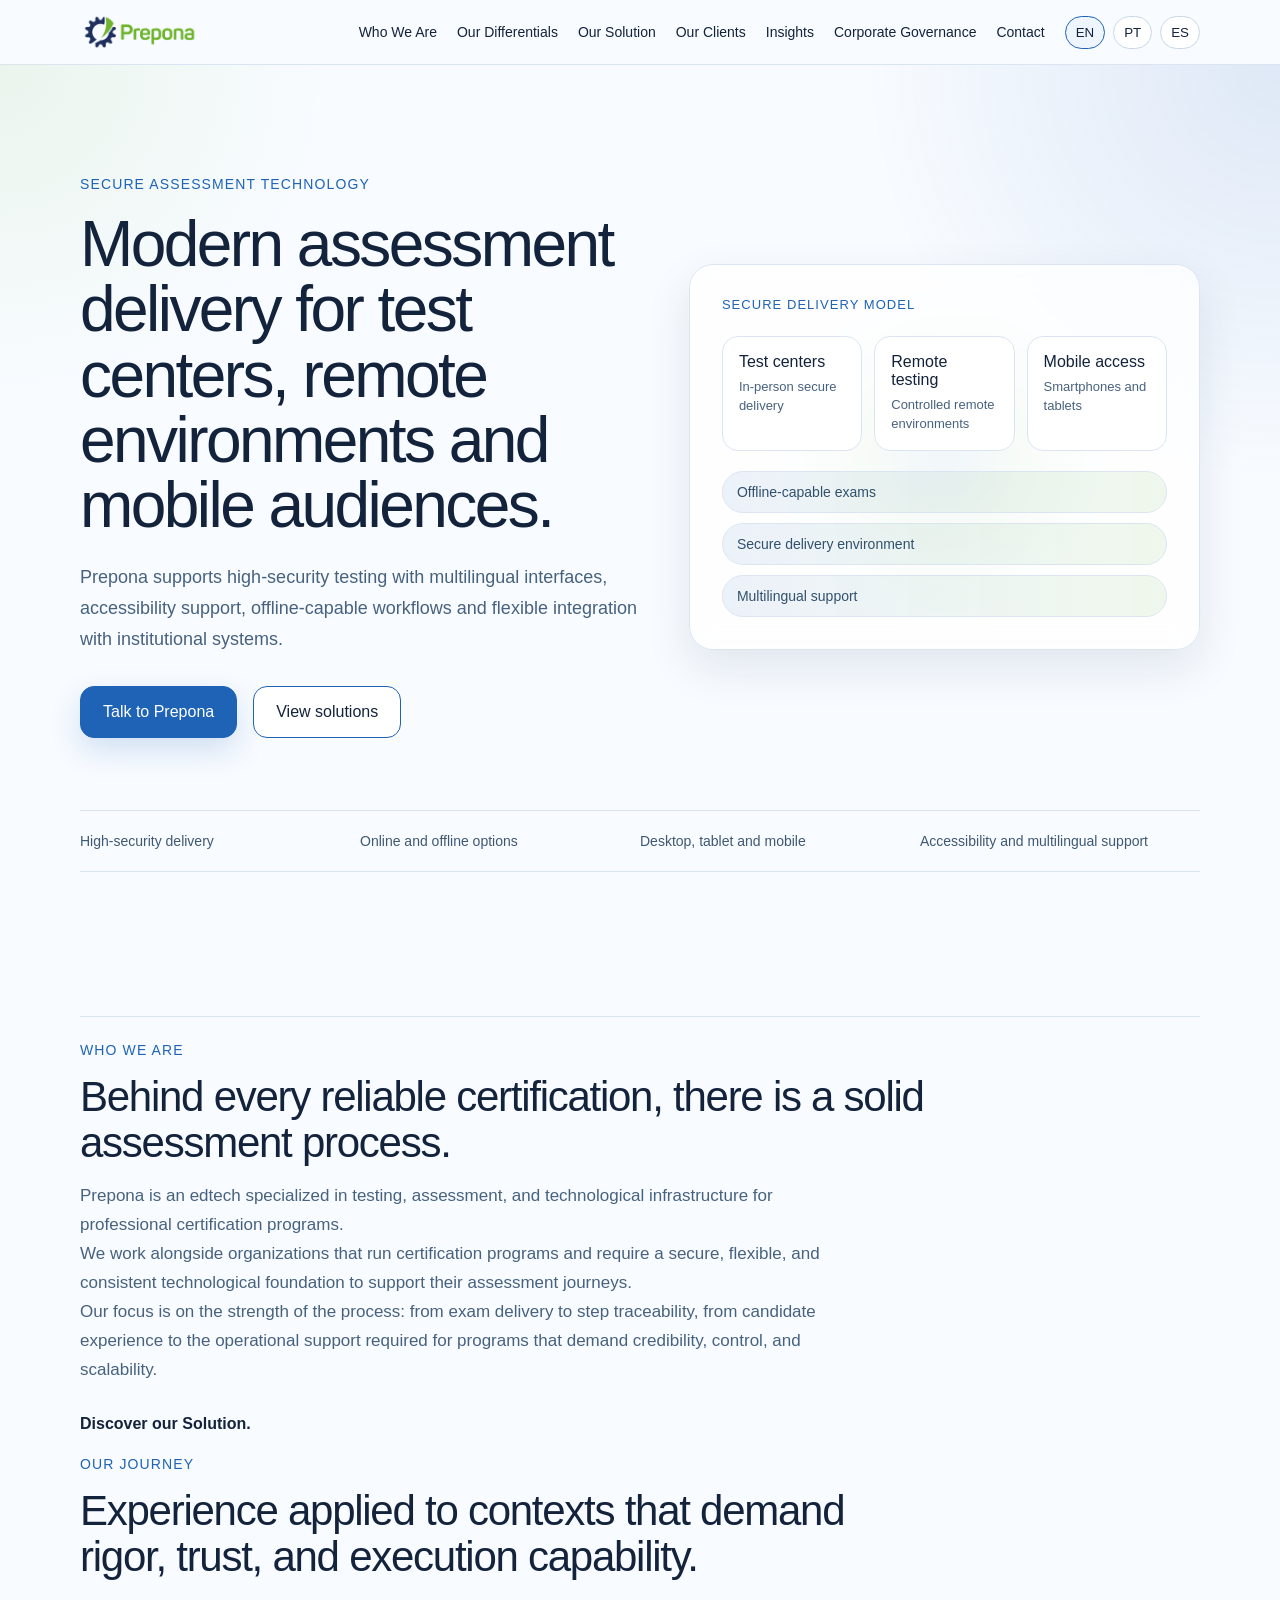
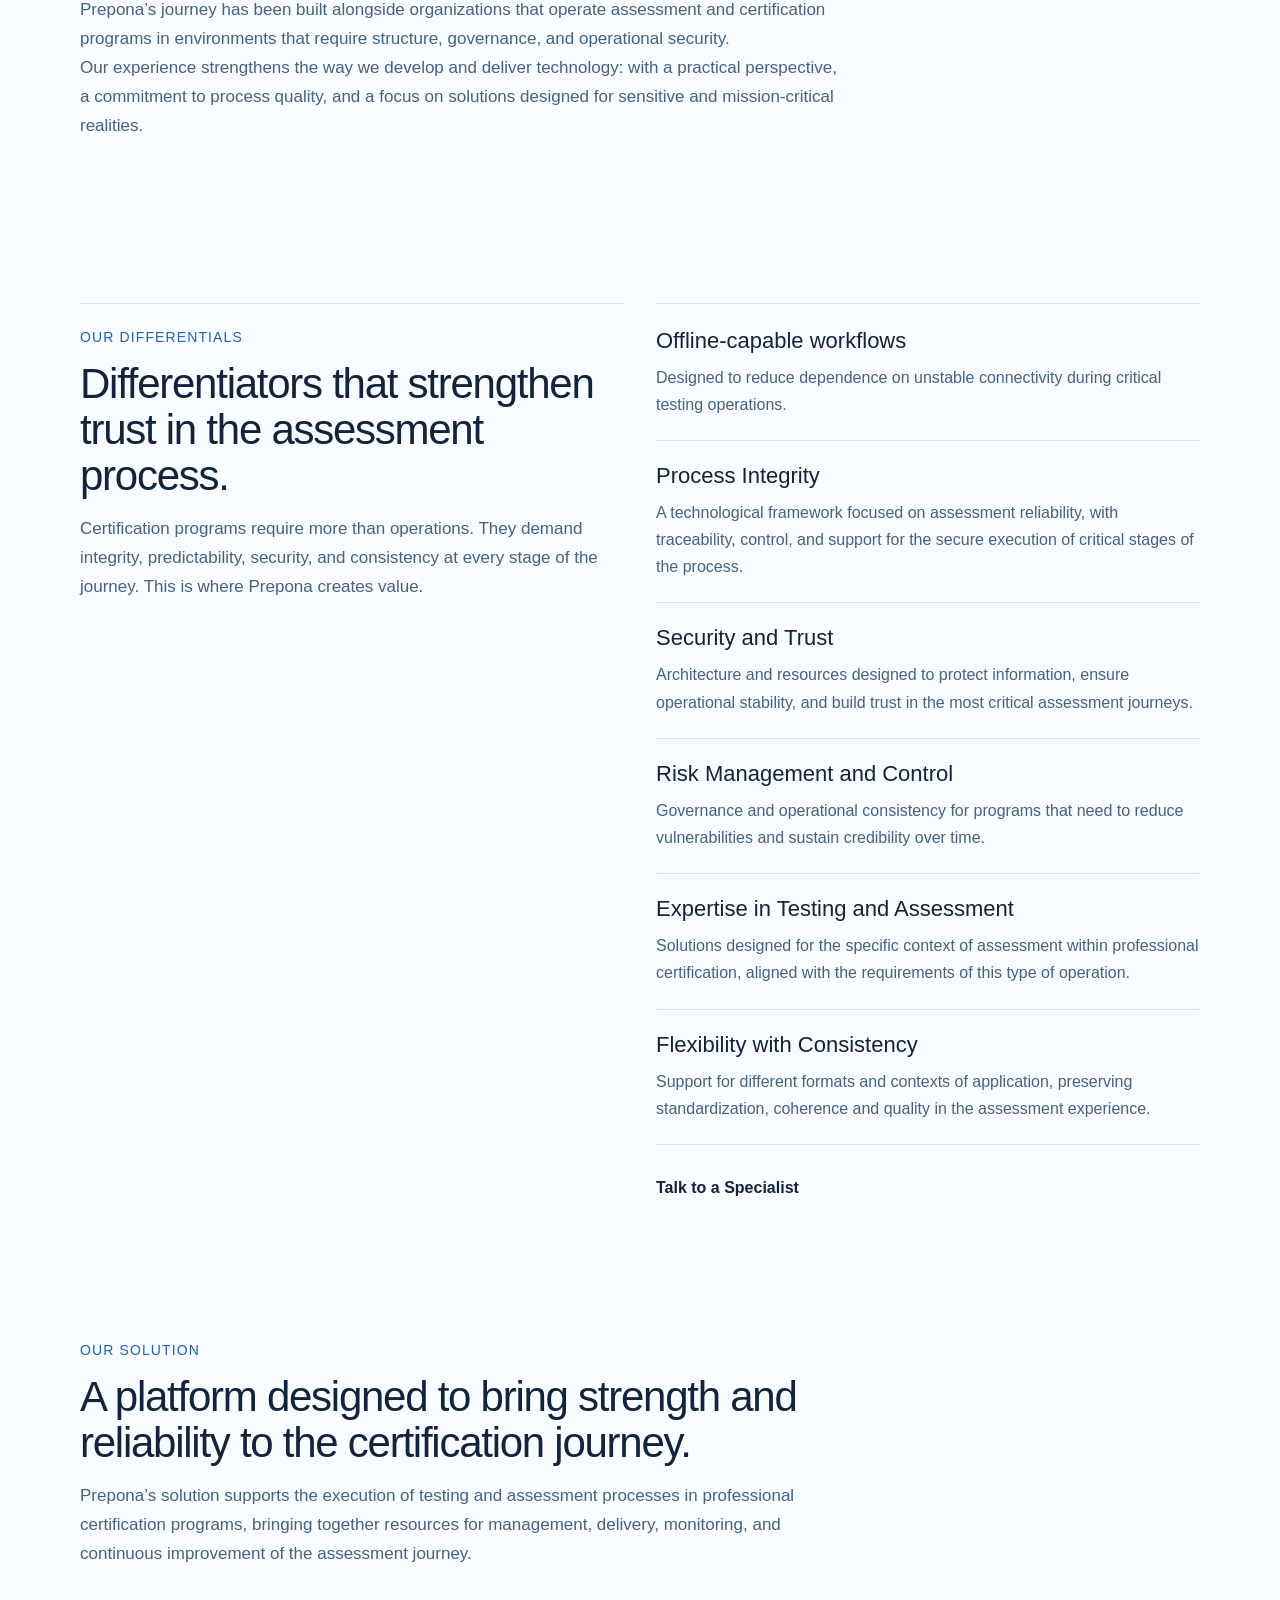
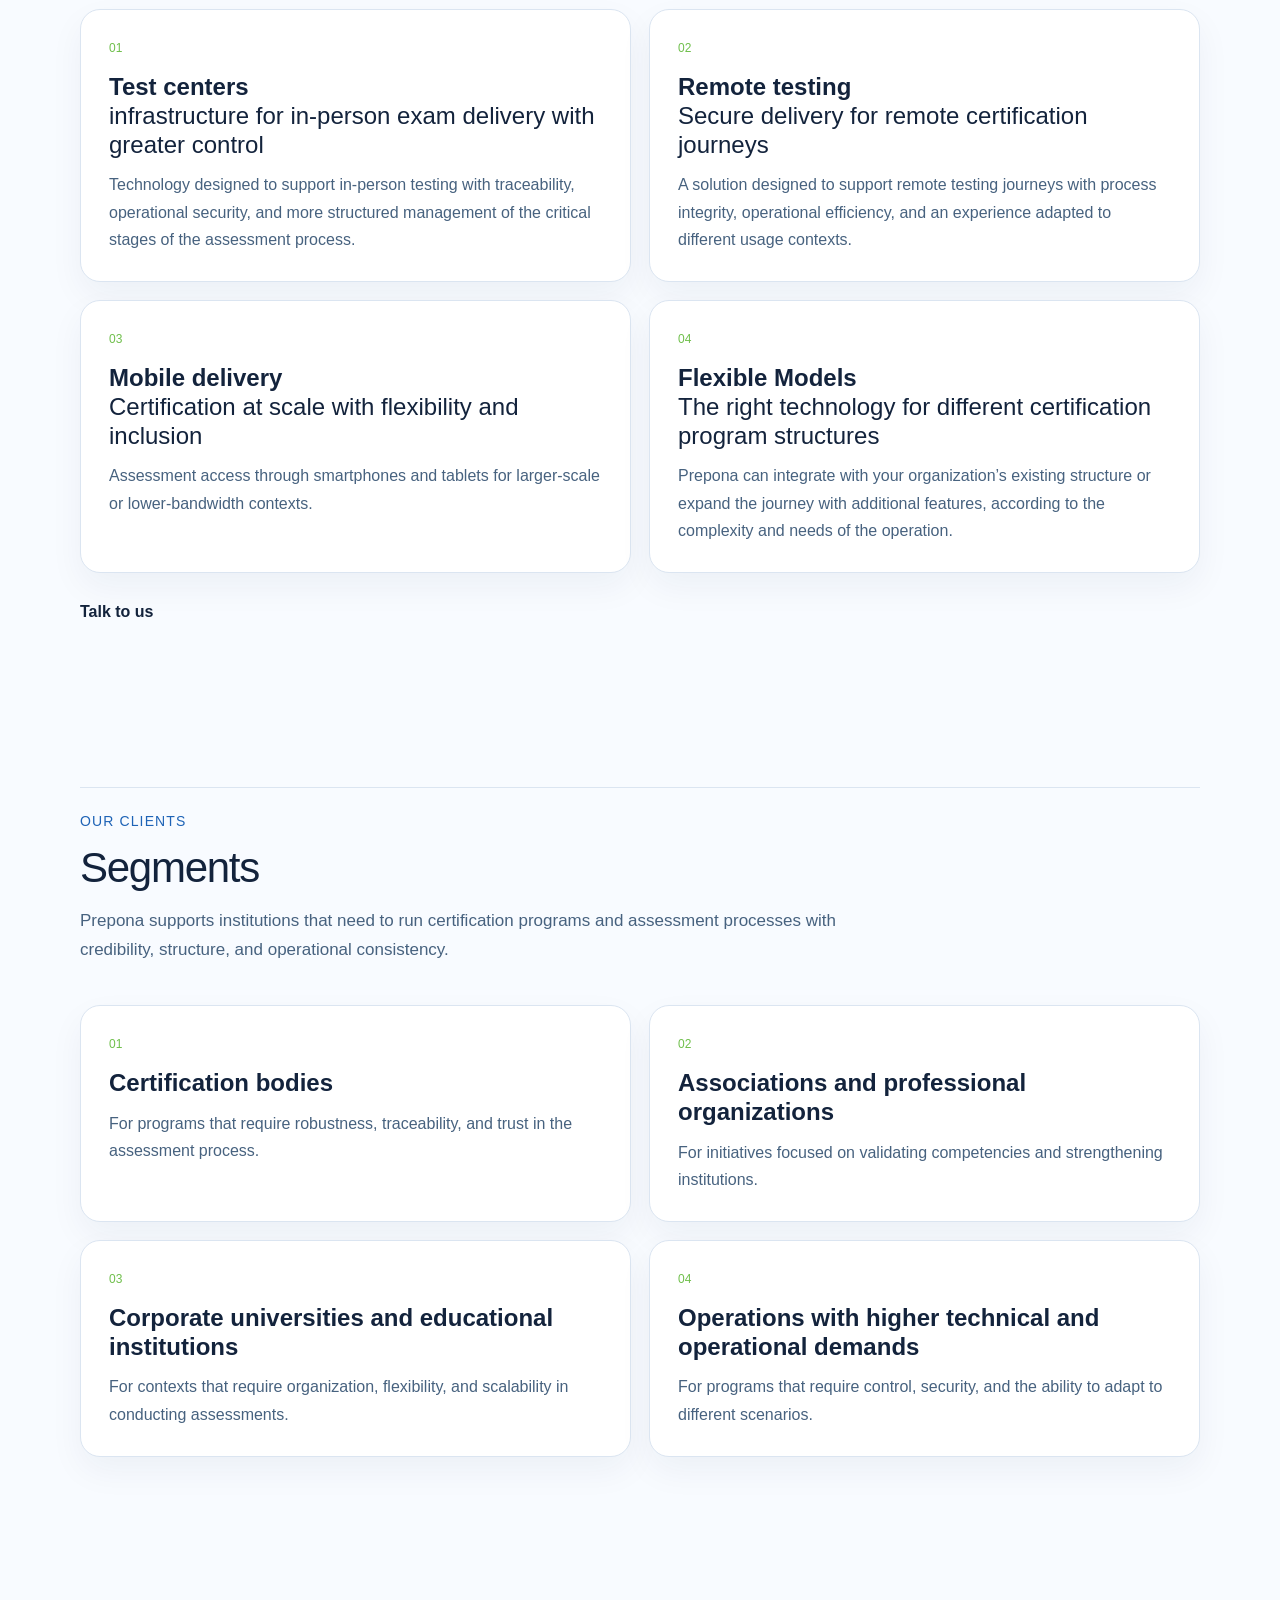
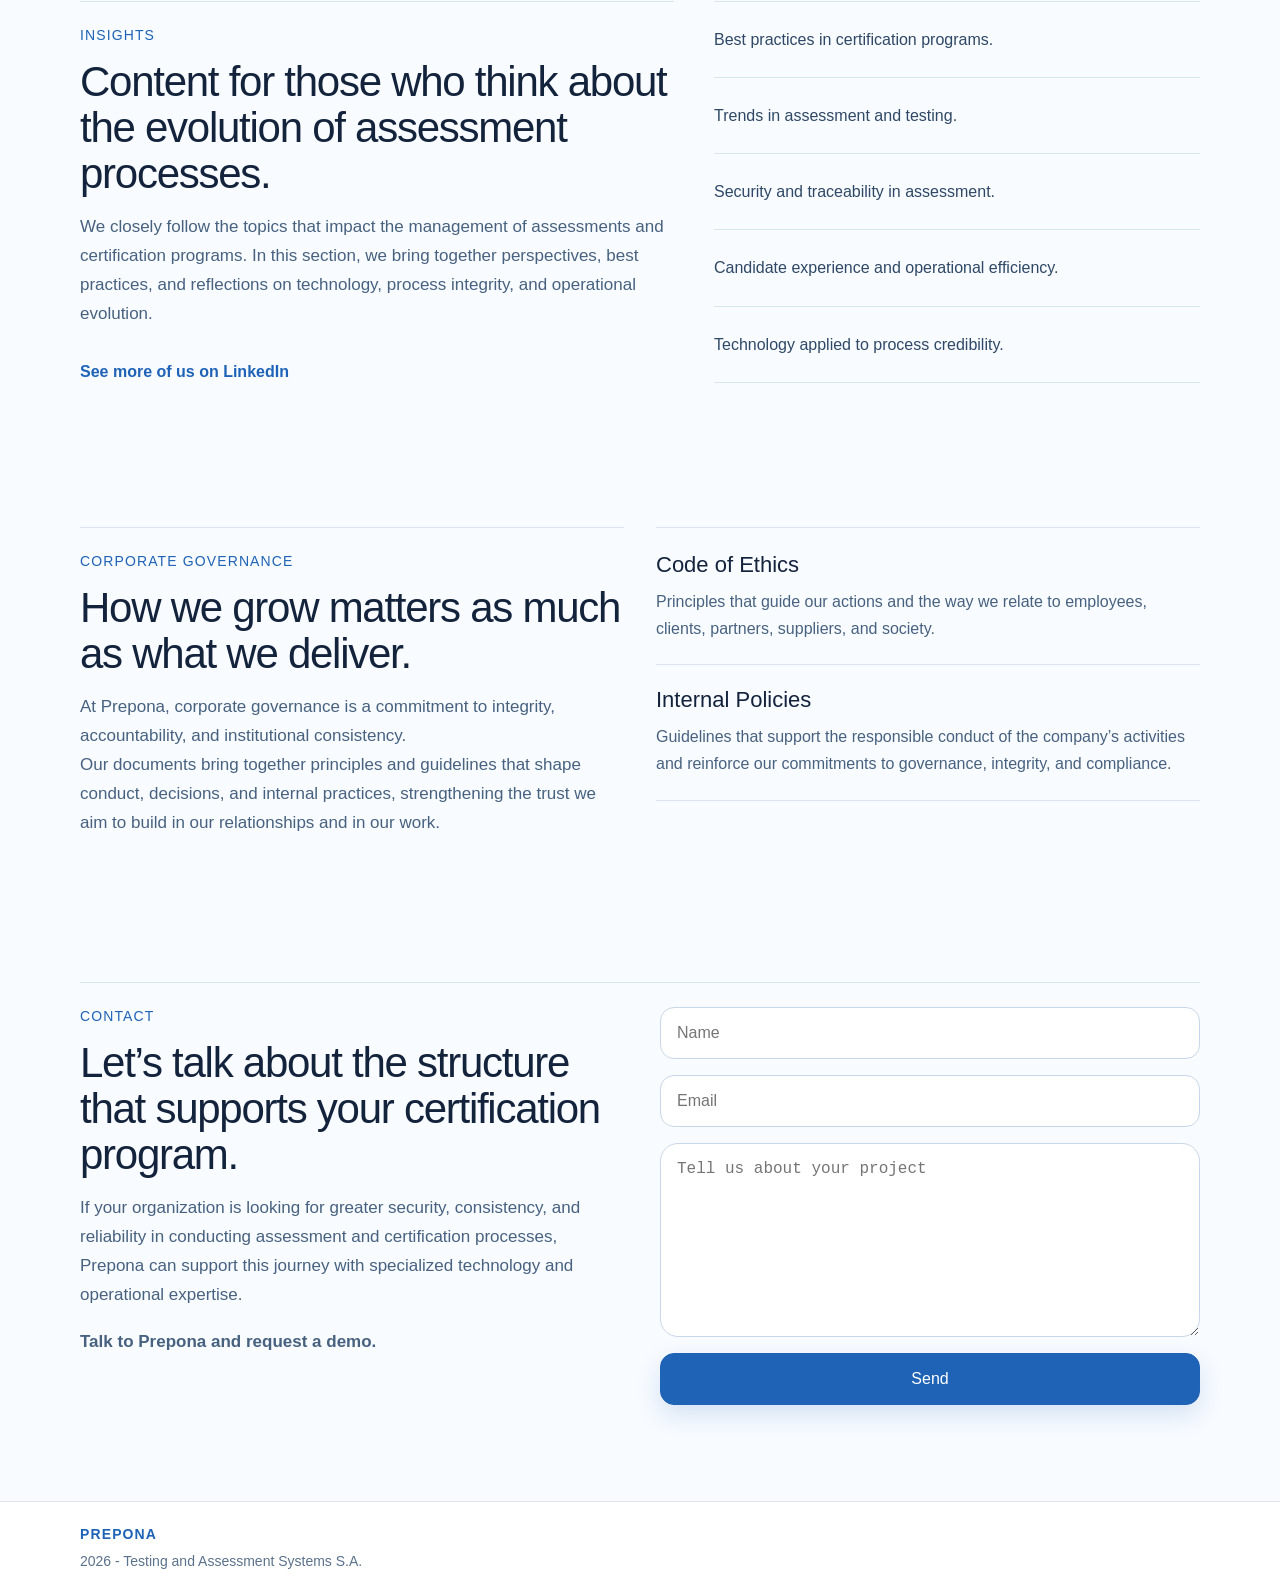
==== commit a75a1617: "new changes according to word doc" ====
--- a/index.html
+++ b/index.html
@@ -23,8 +23,7 @@
   <header class="siteHeader">
     <div class="siteHeaderInner">
       <a href="#home" class="siteHeaderBrand">
-        <span class="siteHeaderBrandMark">P</span>
-        <span class="siteHeaderBrandText">PREPONA</span>
+        <img src="img\prepona_logo.png" alt="Prepona Logo" class="siteHeaderBrandLogo" />
       </a>
 
       <button class="siteHeaderToggle" id="siteHeaderToggle" aria-expanded="false" aria-controls="siteHeaderPanel">
@@ -33,12 +32,12 @@
 
       <div class="siteHeaderPanel" id="siteHeaderPanel">
         <nav class="siteHeaderNav">
+          <a href="#about" data-i18n="navAbout">Who We Are</a>
+          <a href="#capabilities" data-i18n="navCapabilities">Our Differentials</a>
           <a href="#solutions" data-i18n="navSolutions">Our Solution</a>
-          <a href="#capabilities" data-i18n="navCapabilities">Our Differentials</a>
           <a href="#our-clients" data-i18n="navClients">Our Clients</a>
           <a href="#insights" data-i18n="navInsights">Insights</a>
           <a href="#corporate-governance" data-i18n="navCorporateGovernance">Corporate Governance</a>
-          <a href="#about" data-i18n="navAbout">Who We Are</a>
           <a href="#contact" data-i18n="navContact">Contact</a>
         </nav>
 
@@ -109,177 +108,7 @@
       </div>
     </section>
 
-    <!-- SOLUTIONS -->
-    <section class="solutionsSection" id="solutions">
-      <div class="solutionsSectionInner">
-        <div class="solutionsSectionHeader revealBlock">
-          <span class="solutionsSectionEyebrow" data-i18n="solutionsEyebrow">Our Solution</span>
-          <h2 class="solutionsSectionTitle" data-i18n="solutionsTitle">A platform designed to bring strength and reliability to the certification journey.</h2>
-          <p class="solutionsSectionText" data-i18n="solutionsText">Prepona’s solution supports the execution of testing and assessment processes in professional certification programs, bringing together resources for management, delivery, monitoring, and continuous improvement of the assessment journey.</p>
-        </div>
-
-        <div class="solutionsGrid">
-          <article class="solutionsGridCard revealBlock">
-            <span class="solutionsGridCardIndex">01</span>
-            <h3 class="solutionsGridCardTitle" data-i18n="solution1Title"><b>Test centers</b><br /> Technological infrastructure for in-person exam delivery with greater contro</h3>
-            <p class="solutionsGridCardText" data-i18n="solution1Text">Technology designed to support in-person testing with traceability, operational security, and more structured management of the critical stages of the assessment process.</p>
-          </article>
-
-          <article class="solutionsGridCard revealBlock">
-            <span class="solutionsGridCardIndex">02</span>
-            <h3 class="solutionsGridCardTitle" data-i18n="solution2Title"><b>Remote testing</b><br />Secure delivery for remote certification journeys</h3>
-            <p class="solutionsGridCardText" data-i18n="solution2Text">A solution designed to support remote testing journeys with process integrity, operational efficiency, and an experience adapted to different usage contexts.</p>
-          </article>
-
-          <article class="solutionsGridCard revealBlock">
-            <span class="solutionsGridCardIndex">03</span>
-            <h3 class="solutionsGridCardTitle" data-i18n="solution3Title"><b>Mobile delivery</b> <br /> Certification at scale with flexibility and inclusion</h3>
-            <p class="solutionsGridCardText" data-i18n="solution3Text">A solution designed for smartphones and tablets, expanding the reach of certification with flexibility, efficiency, and adaptability to environments with varying connectivity conditions.</p>
-          </article>
-
-          <article class="solutionsGridCard revealBlock">
-            <span class="solutionsGridCardIndex">04</span>
-            <h3 class="solutionsGridCardTitle" data-i18n="solution4Title"><b>Flexible Models</b><br />The right technology for different certification program structures</h3>
-            <p class="solutionsGridCardText" data-i18n="solution4Text">The right technology for different certification program structures.</p>
-          </article>
-        </div>
-      </div>
-    </section>
-
-    <!-- CAPABILITIES -->
-    <section class="capabilitiesSection" id="capabilities">
-      <div class="capabilitiesSectionInner">
-        <div class="capabilitiesSectionColumn revealBlock">
-          <span class="capabilitiesSectionEyebrow" data-i18n="capabilitiesEyebrow">Our Differentials</span>
-          <h2 class="capabilitiesSectionTitle" data-i18n="capabilitiesTitle">Differentials that strengthen trust in the assessment process.</h2>
-          <p class="capabilitiesSectionText" data-i18n="capabilitiesText">Certification programs require more than operations. They demand integrity, predictability, security, and consistency at every stage of the journey. This is where Prepona creates value.</p>
-        </div>
-
-        <div class="capabilitiesSectionColumn">
-          
-          <div class="capabilitiesSectionItem revealBlock">
-            <h3 class="capabilitiesSectionItemTitle" data-i18n="capability1Title">Offline-capable workflows</h3>
-            <p class="capabilitiesSectionItemText" data-i18n="capability1Text">Designed to reduce dependence on unstable connectivity during critical testing operations.</p>
-          </div>
-
-          <div class="capabilitiesSectionItem revealBlock">
-            <h3 class="capabilitiesSectionItemTitle" data-i18n="capability2Title">Process Integrity</h3>
-            <p class="capabilitiesSectionItemText" data-i18n="capability2Text">A technological framework focused on assessment reliability, with traceability, control, and support for the secure execution of critical stages of the process.</p>
-          </div>
-
-          <div class="capabilitiesSectionItem revealBlock">
-            <h3 class="capabilitiesSectionItemTitle" data-i18n="capability3Title">Security and Trust</h3>
-            <p class="capabilitiesSectionItemText" data-i18n="capability3Text">Architecture and resources designed to protect information, ensure operational stability, and build trust in the most critical assessment journeys.</p>
-          </div>
-          <div class="capabilitiesSectionItem revealBlock">
-            <h3 class="capabilitiesSectionItemTitle" data-i18n="capability4Title">Risk Management and Control</h3>
-            <p class="capabilitiesSectionItemText" data-i18n="capability4Text">Governance and operational consistency for programs that need to reduce vulnerabilities and sustain credibility over time.</p>
-          </div>
-          <div class="capabilitiesSectionItem revealBlock">
-            <h3 class="capabilitiesSectionItemTitle" data-i18n="capability5Title">Expertise in Testing and Assessment</h3>
-            <p class="capabilitiesSectionItemText" data-i18n="capability5Text">Solutions designed for the specific context of assessment within professional certification, aligned with the requirements of this type of operation.</p>
-          </div>
-          <div class="capabilitiesSectionItem revealBlock">
-            <h3 class="capabilitiesSectionItemTitle" data-i18n="capability6Title">Flexibility with Consistency</h3>
-            <p class="capabilitiesSectionItemText" data-i18n="capability6Text">Support for different formats and application contexts, while preserving standardization, coherence, and quality in the assessment experience.</p>
-          </div>
-          <a href="#contact" class="capabilitiesSectionFooter" data-i18n="capabilitiesFooter">Talk to a Specialist</a>
-          <!-- <h4 href="#contact" class="capabilitiesSectionFooter" data-i18n="capabilitiesFooter">Talk to a Specialist </h4> -->
-        </div>
-      </div>
-      
-      </div>
-    
-    </section>
-
-    <!-- OUR CLIENTS -->
-    <section class="ourClientsSection" id="our-clients">
-      <div class="ourClientsSectionInner">
-        <div class="ourClientsSectionHeader revealBlock">
-          <span class="ourClientsSectionEyebrow" data-i18n="ourClientsEyebrow">Our Clients</span>
-          <h2 class="ourClientsSectionTitle" data-i18n="ourClientsTitle">Segments.</h2>
-          <p class="ourClientsSectionText" data-i18n="ourClientsText">Prepona supports institutions that need to run certification programs and assessment processes with credibility, structure, and operational consistency.</p>
-        </div>
-
-        <div class="ourClientsGrid">
-          <article class="ourClientsGridCard revealBlock">
-            <span class="ourClientsGridCardIndex">01</span>
-            <h3 class="ourClientsGridCardTitle" data-i18n="ourClients1Title"><b>Certification bodies</b></h3>
-            <p class="ourClientsGridCardText" data-i18n="ourClients1Text">For programs that require robustness, traceability, and trust in the assessment process.</p>
-          </article>
-
-          <article class="ourClientsGridCard revealBlock">
-            <span class="ourClientsGridCardIndex">02</span>
-            <h3 class="ourClientsGridCardTitle" data-i18n="ourClients2Title"><b>Associations and professional organizations</b></h3>
-            <p class="ourClientsGridCardText" data-i18n="ourClients2Text">For initiatives focused on validating competencies and strengthening institutions.</p>
-          </article>
-
-          <article class="ourClientsGridCard revealBlock">
-            <span class="ourClientsGridCardIndex">03</span>
-            <h3 class="ourClientsGridCardTitle" data-i18n="ourClients3Title"><b>Corporate universities and educational institutions</b></h3>
-            <p class="ourClientsGridCardText" data-i18n="ourClients3Text">For contexts that require organization, flexibility, and scalability in conducting assessments.</p>
-          </article>
-
-          <article class="ourClientsGridCard revealBlock">
-            <span class="ourClientsGridCardIndex">04</span>
-            <h3 class="ourClientsGridCardTitle" data-i18n="ourClients4Title"><b>Operations with higher technical and operational demands</b></h3>
-            <p class="ourClientsGridCardText" data-i18n="ourClients4Text">For programs that require control, security, and the ability to adapt to different scenarios.</p>
-          </article>
-        </div>
-      </div>
-    </section>
-
-    
-    <!-- PLATFORM 
-    <section class="platformSection" id="platform">
-      <div class="platformSectionInner">
-        <div class="platformSectionContent revealBlock">
-          <span class="platformSectionEyebrow" data-i18n="platformEyebrow">Platform</span>
-          <h2 class="platformSectionTitle" data-i18n="platformTitle">Flexible enough to work with your existing operation.</h2>
-          <p class="platformSectionText" data-i18n="platformText">The current Prepona site already indicates that institutions may use Prepona systems end to end or combine them with their own item banks, scheduling, registration, reporting and LMS environments.</p>
-        </div>
-
-        <div class="platformSectionList">
-          <div class="platformSectionListItem revealBlock" data-i18n="platformItem1">Use Prepona’s secure delivery model for centers and remote environments.</div>
-          <div class="platformSectionListItem revealBlock" data-i18n="platformItem2">Integrate with your own surrounding systems when needed.</div>
-          <div class="platformSectionListItem revealBlock" data-i18n="platformItem3">Support multilingual interfaces and broader accessibility needs.</div>
-          <div class="platformSectionListItem revealBlock" data-i18n="platformItem4">Keep the structure simple while communicating more institutional weight.</div>
-        </div>
-      </div>
-    </section>
-
-    -->
-
-    <!-- CORPORATE GOVERNANCE -->
-    <section class="corporateGovernanceSection" id="corporate-governance">
-      <div class="corporateGovernanceSectionInner">
-        <div class="corporateGovernanceSectionColumn revealBlock">
-          <span class="corporateGovernanceSectionEyebrow" data-i18n="corporateGovernanceEyebrow">Corporate Governance</span>
-          <h2 class="corporateGovernanceSectionTitle" data-i18n="corporateGovernanceTitle">How we grow matters as much as what we deliver.</h2>
-          <p class="corporateGovernanceSectionText" data-i18n="corporateGovernanceText">At Prepona, corporate governance is a commitment to integrity, accountability, and institutional consistency. <br> Our documents bring together principles and guidelines that shape conduct, decisions, and internal practices, strengthening the trust we aim to build in our relationships and in our work.</p>
-        </div>
-
-        <div class="corporateGovernanceSectionColumn">
-          
-          <div class="corporateGovernanceSectionItem revealBlock">
-            <h3 class="corporateGovernanceSectionItemTitle" data-i18n="corporateGovernanceItem1Title">Code of Ethics</h3>
-            <p class="corporateGovernanceSectionItemText" data-i18n="corporateGovernanceItem1Text">Principles that guide our actions and the way we relate to employees, clients, partners, suppliers, and society.</p>
-          </div>
-
-          <div class="corporateGovernanceSectionItem revealBlock">
-            <h3 class="corporateGovernanceSectionItemTitle" data-i18n="corporateGovernanceItem2Title">Internal Policies</h3>
-            <p class="corporateGovernanceSectionItemText" data-i18n="corporateGovernanceItem2Text">Guidelines that support the responsible conduct of the company’s activities and reinforce our commitments to governance, integrity, and compliance.</p>
-          </div>
-
-        </div>
-      </div>
-      
-      </div>
-    
-    </section>
-
-    
-    <!-- ABOUT -->
+     <!-- ABOUT -->
     <section class="aboutSection" id="about">
       <div class="aboutSectionInner">
         <div class="aboutSectionContent revealBlock">
@@ -289,6 +118,7 @@
           <br />We work alongside organizations that run certification programs and require a secure, flexible, and consistent technological foundation to support their assessment journeys.
           <br />Our focus is on the strength of the process: from exam delivery to step traceability, from candidate experience to the operational support required for programs that demand credibility, control, and scalability.</p>
           <br />
+          <a href="#solutions" class="aboutSectionFooter" data-i18n="aboutFooter">Discover our solutions</a>
           <!-- <h4 class="aboutSectionFooter" data-i18n="aboutFooter">Discover our Solution.</h4> -->
         </div>
         <div class="ourJourneySectionContent revealBlock">
@@ -301,6 +131,152 @@
 
       </div>
     </section>
+
+    <!-- Our Differentials -->
+    <section class="capabilitiesSection" id="capabilities">
+      <div class="capabilitiesSectionInner">
+        <div class="capabilitiesSectionColumn revealBlock">
+          <span class="capabilitiesSectionEyebrow" data-i18n="capabilitiesEyebrow">Our Differentials</span>
+          <h2 class="capabilitiesSectionTitle" data-i18n="capabilitiesTitle">Differentials that strengthen trust in the assessment process.</h2>
+          <p class="capabilitiesSectionText" data-i18n="capabilitiesText">Certification programs require more than operations. They demand integrity, predictability, security, and consistency at every stage of the journey. This is where Prepona creates value.</p>
+        </div>
+
+        <div class="capabilitiesSectionColumn">
+          
+          <div class="capabilitiesSectionItem revealBlock">
+            <h3 class="capabilitiesSectionItemTitle" data-i18n="capability1Title">Offline-capable workflows</h3>
+            <p class="capabilitiesSectionItemText" data-i18n="capability1Text">Designed to reduce dependence on unstable connectivity during critical testing operations.</p>
+          </div>
+
+          <div class="capabilitiesSectionItem revealBlock">
+            <h3 class="capabilitiesSectionItemTitle" data-i18n="capability2Title">Process Integrity</h3>
+            <p class="capabilitiesSectionItemText" data-i18n="capability2Text">A technological framework focused on assessment reliability, with traceability, control, and support for the secure execution of critical stages of the process.</p>
+          </div>
+
+          <div class="capabilitiesSectionItem revealBlock">
+            <h3 class="capabilitiesSectionItemTitle" data-i18n="capability3Title">Security and Trust</h3>
+            <p class="capabilitiesSectionItemText" data-i18n="capability3Text">Architecture and resources designed to protect information, ensure operational stability, and build trust in the most critical assessment journeys.</p>
+          </div>
+          <div class="capabilitiesSectionItem revealBlock">
+            <h3 class="capabilitiesSectionItemTitle" data-i18n="capability4Title">Risk Management and Control</h3>
+            <p class="capabilitiesSectionItemText" data-i18n="capability4Text">Governance and operational consistency for programs that need to reduce vulnerabilities and sustain credibility over time.</p>
+          </div>
+          <div class="capabilitiesSectionItem revealBlock">
+            <h3 class="capabilitiesSectionItemTitle" data-i18n="capability5Title">Expertise in Testing and Assessment</h3>
+            <p class="capabilitiesSectionItemText" data-i18n="capability5Text">Solutions designed for the specific context of assessment within professional certification, aligned with the requirements of this type of operation.</p>
+          </div>
+          <div class="capabilitiesSectionItem revealBlock">
+            <h3 class="capabilitiesSectionItemTitle" data-i18n="capability6Title">Flexibility with Consistency</h3>
+            <p class="capabilitiesSectionItemText" data-i18n="capability6Text">Support for different formats and application contexts, while preserving standardization, coherence, and quality in the assessment experience.</p>
+          </div>
+          <a href="#contact" class="capabilitiesSectionFooter" data-i18n="capabilitiesFooter">Talk to a Specialist</a>
+          <!-- <h4 href="#contact" class="capabilitiesSectionFooter" data-i18n="capabilitiesFooter">Talk to a Specialist </h4> -->
+        </div>
+      </div>
+      
+      </div>
+    
+    </section>
+
+    <!-- SOLUTIONS -->
+    <section class="solutionsSection" id="solutions">
+      <div class="solutionsSectionInner">
+        <div class="solutionsSectionHeader revealBlock">
+          <span class="solutionsSectionEyebrow" data-i18n="solutionsEyebrow">Our Solution</span>
+          <h2 class="solutionsSectionTitle" data-i18n="solutionsTitle">A platform designed to bring strength and reliability to the certification journey.</h2>
+          <p class="solutionsSectionText" data-i18n="solutionsText">Prepona’s solution supports the execution of testing and assessment processes in professional certification programs, bringing together resources for management, delivery, monitoring, and continuous improvement of the assessment journey.</p>
+        </div>
+
+        <div class="solutionsGrid">
+          <article class="solutionsGridCard revealBlock">
+            <span class="solutionsGridCardIndex">01</span>
+            <h3 class="solutionsGridCardTitle" data-i18n="solution1Title"><b>Test centers</b><br /> Technological infrastructure for in-person exam delivery with greater contro</h3>
+            <p class="solutionsGridCardText" data-i18n="solution1Text">Technology designed to support in-person testing with traceability, operational security, and more structured management of the critical stages of the assessment process.</p>
+          </article>
+
+          <article class="solutionsGridCard revealBlock">
+            <span class="solutionsGridCardIndex">02</span>
+            <h3 class="solutionsGridCardTitle" data-i18n="solution2Title"><b>Remote testing</b><br />Secure delivery for remote certification journeys</h3>
+            <p class="solutionsGridCardText" data-i18n="solution2Text">A solution designed to support remote testing journeys with process integrity, operational efficiency, and an experience adapted to different usage contexts.</p>
+          </article>
+
+          <article class="solutionsGridCard revealBlock">
+            <span class="solutionsGridCardIndex">03</span>
+            <h3 class="solutionsGridCardTitle" data-i18n="solution3Title"><b>Mobile delivery</b> <br /> Certification at scale with flexibility and inclusion</h3>
+            <p class="solutionsGridCardText" data-i18n="solution3Text">A solution designed for smartphones and tablets, expanding the reach of certification with flexibility, efficiency, and adaptability to environments with varying connectivity conditions.</p>
+          </article>
+
+          <article class="solutionsGridCard revealBlock">
+            <span class="solutionsGridCardIndex">04</span>
+            <h3 class="solutionsGridCardTitle" data-i18n="solution4Title"><b>Flexible Models</b><br />The right technology for different certification program structures</h3>
+            <p class="solutionsGridCardText" data-i18n="solution4Text">The right technology for different certification program structures.</p>
+          </article>
+        </div>
+        <br />
+        <a href="#contact" class="solutionsSectionFooter" data-i18n="solutionsFooter">Talk to us</a>
+      </div>
+      
+
+    </section>
+
+    
+    <!-- OUR CLIENTS -->
+    <section class="ourClientsSection" id="our-clients">
+      <div class="ourClientsSectionInner">
+        <div class="ourClientsSectionHeader revealBlock">
+          <span class="ourClientsSectionEyebrow" data-i18n="ourClientsEyebrow">Our Clients</span>
+          <h2 class="ourClientsSectionTitle" data-i18n="ourClientsTitle">Segments.</h2>
+          <p class="ourClientsSectionText" data-i18n="ourClientsText">Prepona supports institutions that need to run certification programs and assessment processes with credibility, structure, and operational consistency.</p>
+        </div>
+
+        <div class="ourClientsGrid">
+          <article class="ourClientsGridCard revealBlock">
+            <span class="ourClientsGridCardIndex">01</span>
+            <h3 class="ourClientsGridCardTitle" data-i18n="ourClients1Title"><b>Certification bodies</b></h3>
+            <p class="ourClientsGridCardText" data-i18n="ourClients1Text">For programs that require robustness, traceability, and trust in the assessment process.</p>
+          </article>
+
+          <article class="ourClientsGridCard revealBlock">
+            <span class="ourClientsGridCardIndex">02</span>
+            <h3 class="ourClientsGridCardTitle" data-i18n="ourClients2Title"><b>Associations and professional organizations</b></h3>
+            <p class="ourClientsGridCardText" data-i18n="ourClients2Text">For initiatives focused on validating competencies and strengthening institutions.</p>
+          </article>
+
+          <article class="ourClientsGridCard revealBlock">
+            <span class="ourClientsGridCardIndex">03</span>
+            <h3 class="ourClientsGridCardTitle" data-i18n="ourClients3Title"><b>Corporate universities and educational institutions</b></h3>
+            <p class="ourClientsGridCardText" data-i18n="ourClients3Text">For contexts that require organization, flexibility, and scalability in conducting assessments.</p>
+          </article>
+
+          <article class="ourClientsGridCard revealBlock">
+            <span class="ourClientsGridCardIndex">04</span>
+            <h3 class="ourClientsGridCardTitle" data-i18n="ourClients4Title"><b>Operations with higher technical and operational demands</b></h3>
+            <p class="ourClientsGridCardText" data-i18n="ourClients4Text">For programs that require control, security, and the ability to adapt to different scenarios.</p>
+          </article>
+        </div>
+      </div>
+    </section>
+
+    
+    <!-- PLATFORM 
+    <section class="platformSection" id="platform">
+      <div class="platformSectionInner">
+        <div class="platformSectionContent revealBlock">
+          <span class="platformSectionEyebrow" data-i18n="platformEyebrow">Platform</span>
+          <h2 class="platformSectionTitle" data-i18n="platformTitle">Flexible enough to work with your existing operation.</h2>
+          <p class="platformSectionText" data-i18n="platformText">The current Prepona site already indicates that institutions may use Prepona systems end to end or combine them with their own item banks, scheduling, registration, reporting and LMS environments.</p>
+        </div>
+
+        <div class="platformSectionList">
+          <div class="platformSectionListItem revealBlock" data-i18n="platformItem1">Use Prepona’s secure delivery model for centers and remote environments.</div>
+          <div class="platformSectionListItem revealBlock" data-i18n="platformItem2">Integrate with your own surrounding systems when needed.</div>
+          <div class="platformSectionListItem revealBlock" data-i18n="platformItem3">Support multilingual interfaces and broader accessibility needs.</div>
+          <div class="platformSectionListItem revealBlock" data-i18n="platformItem4">Keep the structure simple while communicating more institutional weight.</div>
+        </div>
+      </div>
+    </section>
+
+    -->   
 
     <!-- INSIGHTS -->
     <section class="insightSection" id="insights">
@@ -321,9 +297,34 @@
           <div class="insightSectionListItem revealBlock" data-i18n="insightItem5">Technology applied to process credibility.</div>
         </div>
       </div>
-    </section>
-        
-
+     </section>
+      </div>
+    </section>
+
+    <!-- CORPORATE GOVERNANCE -->
+    <section class="corporateGovernanceSection" id="corporate-governance">
+      <div class="corporateGovernanceSectionInner">
+        <div class="corporateGovernanceSectionColumn revealBlock">
+          <span class="corporateGovernanceSectionEyebrow" data-i18n="corporateGovernanceEyebrow">Corporate Governance</span>
+          <h2 class="corporateGovernanceSectionTitle" data-i18n="corporateGovernanceTitle">How we grow matters as much as what we deliver.</h2>
+          <p class="corporateGovernanceSectionText" data-i18n="corporateGovernanceText">At Prepona, corporate governance is a commitment to integrity, accountability, and institutional consistency. <br> Our documents bring together principles and guidelines that shape conduct, decisions, and internal practices, strengthening the trust we aim to build in our relationships and in our work.</p>
+        </div>
+
+        <div class="corporateGovernanceSectionColumn">
+          
+          <div class="corporateGovernanceSectionItem revealBlock">
+            <h3 class="corporateGovernanceSectionItemTitle" data-i18n="corporateGovernanceItem1Title">Code of Ethics</h3>
+            <p class="corporateGovernanceSectionItemText" data-i18n="corporateGovernanceItem1Text">Principles that guide our actions and the way we relate to employees, clients, partners, suppliers, and society.</p>
+          </div>
+
+          <div class="corporateGovernanceSectionItem revealBlock">
+            <h3 class="corporateGovernanceSectionItemTitle" data-i18n="corporateGovernanceItem2Title">Internal Policies</h3>
+            <p class="corporateGovernanceSectionItemText" data-i18n="corporateGovernanceItem2Text">Guidelines that support the responsible conduct of the company’s activities and reinforce our commitments to governance, integrity, and compliance.</p>
+          </div>
+
+        </div>
+      </div>
+      
       </div>
     </section>
 
--- a/css/styles.css
+++ b/css/styles.css
@@ -1,7 +1,7 @@
 body { margin: 0; background: #f8fbff; color: #13233c; font-family: Arial, Helvetica, sans-serif; }
 .siteHeader { border-bottom: 1px solid #dbe5f1; background: rgba(248,251,255,0.92); backdrop-filter: blur(8px); position: sticky; top: 0; z-index: 50; }
-.siteHeaderInner { max-width: 1120px; margin: 0 auto; padding: 20px 24px; display: flex; align-items: center; justify-content: space-between; position: relative; }
-.siteHeaderBrand { display: inline-flex; align-items: center; gap: 10px; text-decoration: none; color: #13233c; }
+.siteHeaderInner { max-width: 1120px; margin: 0 auto; padding: 0 24px; height: 64px; display: flex; align-items: center; justify-content: space-between; position: relative; }
+.siteHeaderBrand { display: inline-flex; align-items: center; text-decoration: none; color: #13233c; overflow: visible; }
 .siteHeaderBrandMark { width: 38px; height: 38px; border: 1px solid #1e63b6; border-radius: 12px; display: inline-flex; align-items: center; justify-content: center; font-size: 16px; background: #1e63b6; color: #ffffff; box-shadow: 0 8px 24px rgba(30,99,182,0.18); }
 .siteHeaderBrandText { font-size: 16px; font-weight: 700; letter-spacing: 0.08em; }
 .siteHeaderToggle { display: none; border: 1px solid #1e63b6; border-radius: 12px; background: #ffffff; color: #13233c; padding: 10px 12px; }
@@ -13,6 +13,8 @@
 .siteHeaderLanguages { display: flex; gap: 8px; }
 .siteHeaderLanguageButton { border: 1px solid #c9d7e8; border-radius: 999px; background: #ffffff; color: #13233c; padding: 8px 10px; }
 .siteHeaderLanguageButton.isActive { border: 1px solid #1e63b6; background: #eef5ff; }
+.siteHeaderBrandLogo { height: 36px; width: auto; display: block; }
+
 
 .heroSection { padding: 110px 24px 72px 24px; background: radial-gradient(circle at top right, rgba(30,99,182,0.12), transparent 28%), radial-gradient(circle at top left, rgba(111,191,75,0.10), transparent 22%); overflow: hidden; }
 .heroSectionInner { max-width: 1120px; margin: 0 auto; display: grid; grid-template-columns: 1.05fr 0.95fr; gap: 44px; align-items: center; }
@@ -52,6 +54,9 @@
 .solutionsGridCardIndex { display: inline-block; font-size: 12px; color: #6fbf4b; margin-bottom: 18px; }
 .solutionsGridCardTitle { margin: 0 0 12px 0; font-size: 24px; line-height: 1.2; font-weight: 400; }
 .solutionsGridCardText { margin: 0; font-size: 16px; line-height: 1.7; color: #47627f; }
+.solutionsSectionFooter { text-decoration: none; color: #13233c; font-weight: bold; font-size: 16px; display: inline-block; margin-top: 12px; transition: color 0.2s ease; padding-bottom: 22px;} 
+.solutionsSectionFooter:visited { text-decoration: none; color: #13233c; font-weight: bold; font-size: 16px; display: inline-block; margin-top: 12px; transition: color 0.2s ease; } 
+.solutionsSectionFooter:hover { color: #6fbf4b;}
 
 .capabilitiesSection { padding: 72px 24px; }
 .capabilitiesSectionInner { max-width: 1120px; margin: 0 auto; display: grid; grid-template-columns: 1fr 1fr; gap: 32px; }
@@ -79,6 +84,7 @@
 .ourClientsGridCardTitle { margin: 0 0 12px 0; font-size: 24px; line-height: 1.2; font-weight: 400; }
 .ourClientsGridCardText { margin: 0; font-size: 16px; line-height: 1.7; color: #47627f; }
 
+/*
 .platformSection { padding: 72px 24px; }
 .platformSectionInner { max-width: 1120px; margin: 0 auto; display: grid; grid-template-columns: 1.1fr 0.9fr; gap: 40px; }
 .platformSectionContent { border-top: 1px solid #dbe5f1; padding-top: 24px; }
@@ -87,7 +93,7 @@
 .platformSectionText { margin: 0; font-size: 17px; line-height: 1.7; color: #47627f; }
 .platformSectionList { border-top: 1px solid #dbe5f1; }
 .platformSectionListItem { padding: 24px 0; font-size: 16px; line-height: 1.7; color: #2e4865; border-bottom: 1px solid #dbe5f1; }
-
+*/
 
 .corporateGovernanceSection { padding: 72px 24px; }
 .corporateGovernanceSectionInner { max-width: 1120px; margin: 0 auto; display: grid; grid-template-columns: 1fr 1fr; gap: 32px; }
@@ -105,6 +111,10 @@
 .aboutSectionEyebrow { display: inline-block; font-size: 14px; letter-spacing: 0.08em; text-transform: uppercase; color: #1e63b6; margin-bottom: 16px; }
 .aboutSectionTitle { max-width: 860px; margin: 0 0 16px 0; font-size: 42px; line-height: 1.1; font-weight: 400; letter-spacing: -0.03em; }
 .aboutSectionText { max-width: 760px; margin: 0; font-size: 17px; line-height: 1.7; color: #47627f; }
+.aboutSectionFooter { text-decoration: none; color: #13233c; font-weight: bold; font-size: 16px; display: inline-block; margin-top: 12px; transition: color 0.2s ease; padding-bottom: 22px;} 
+.aboutSectionFooter:visited { text-decoration: none; color: #13233c; font-weight: bold; font-size: 16px; display: inline-block; margin-top: 12px; transition: color 0.2s ease; } 
+.aboutSectionFooter:hover { color: #6fbf4b;}
+
 
 .ourJourneySection { padding: 72px 24px; }
 .ourJourneySectionInner { max-width: 1120px; margin: 0 auto; border-top: 1px solid #dbe5f1; padding-top: 24px; }
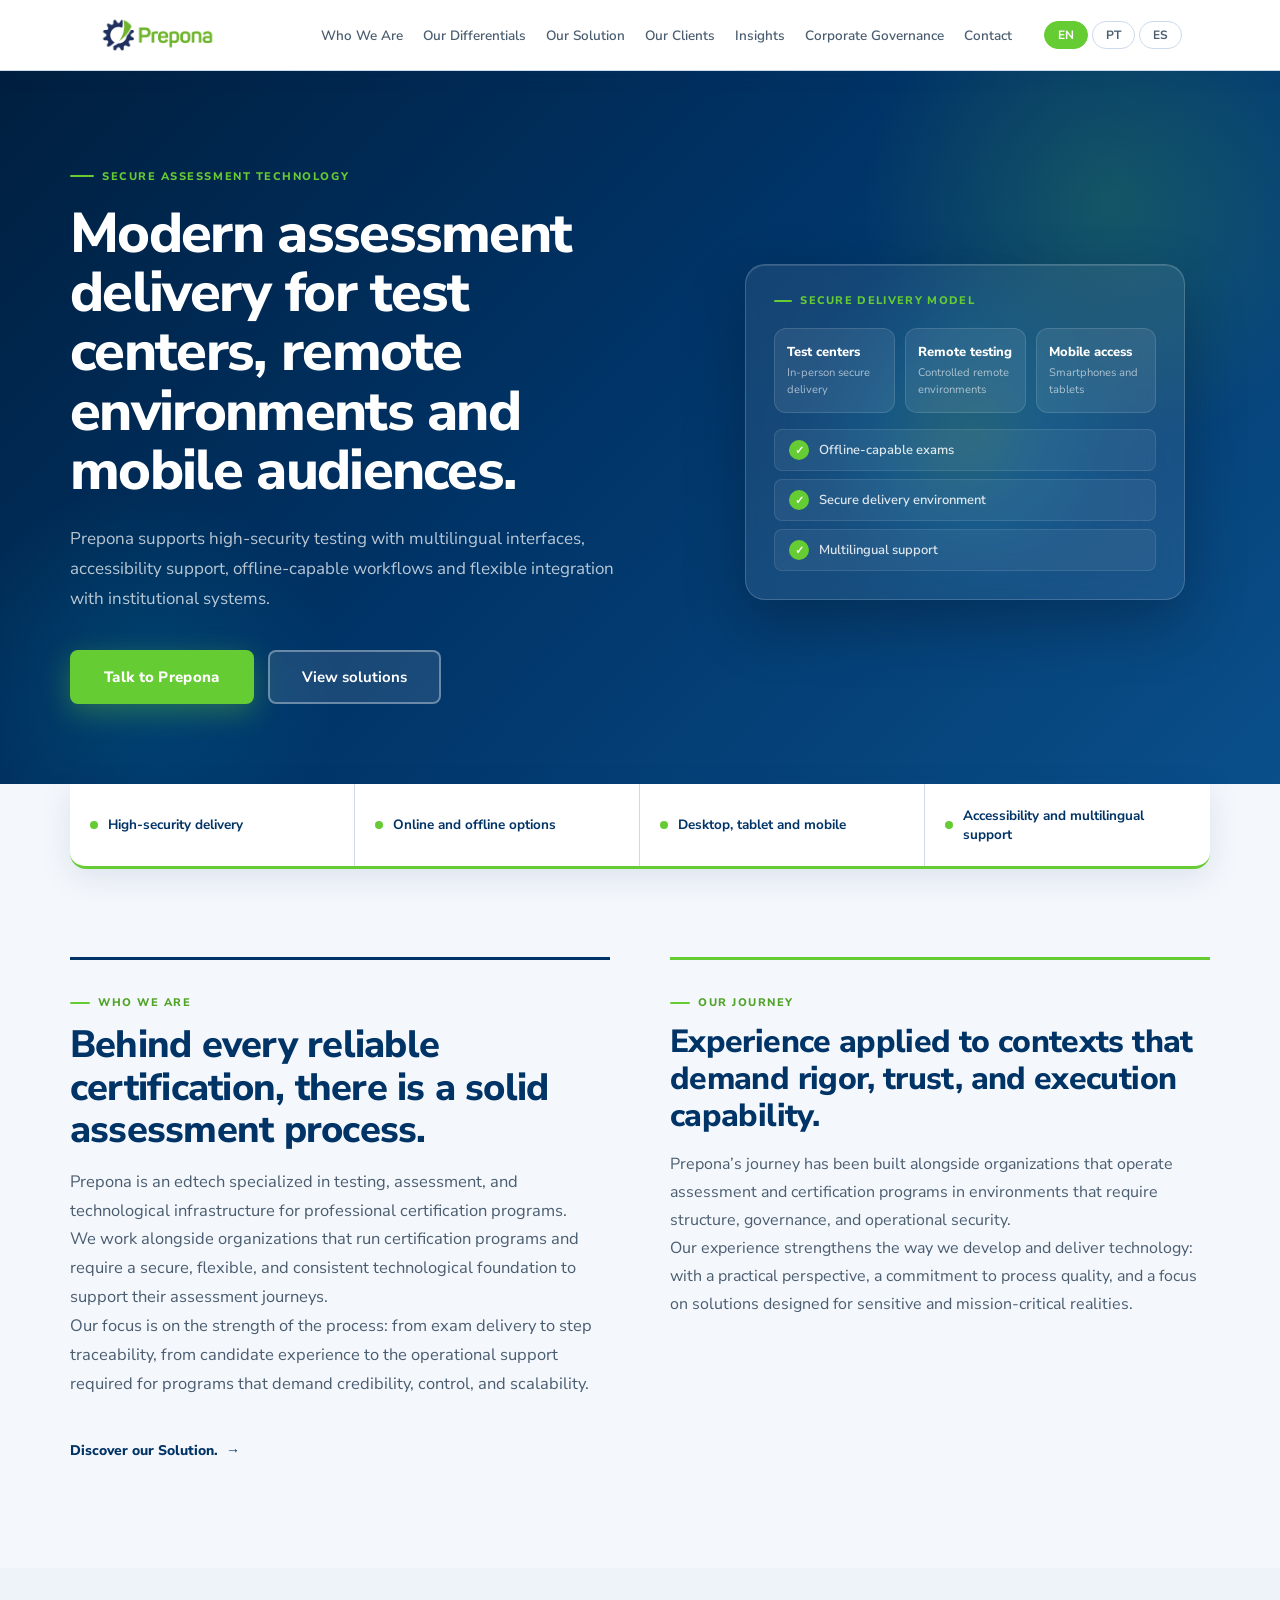
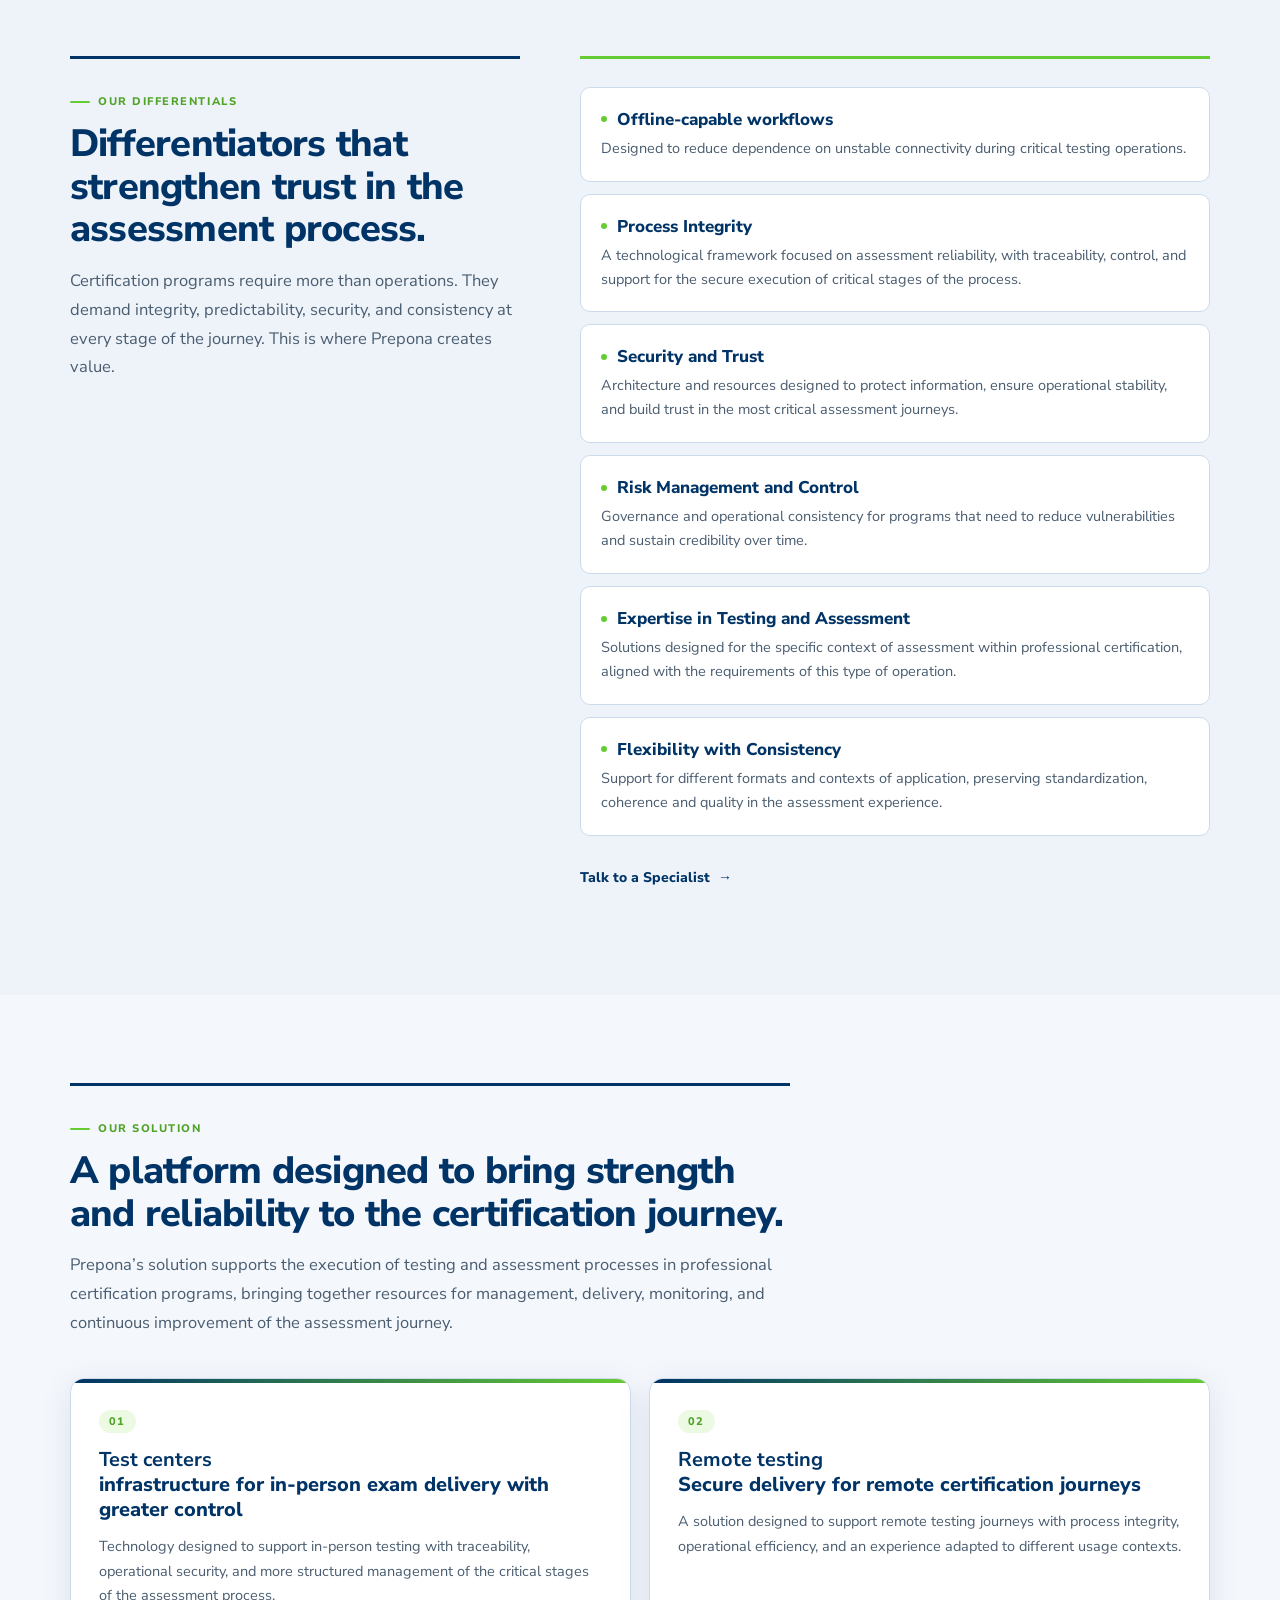
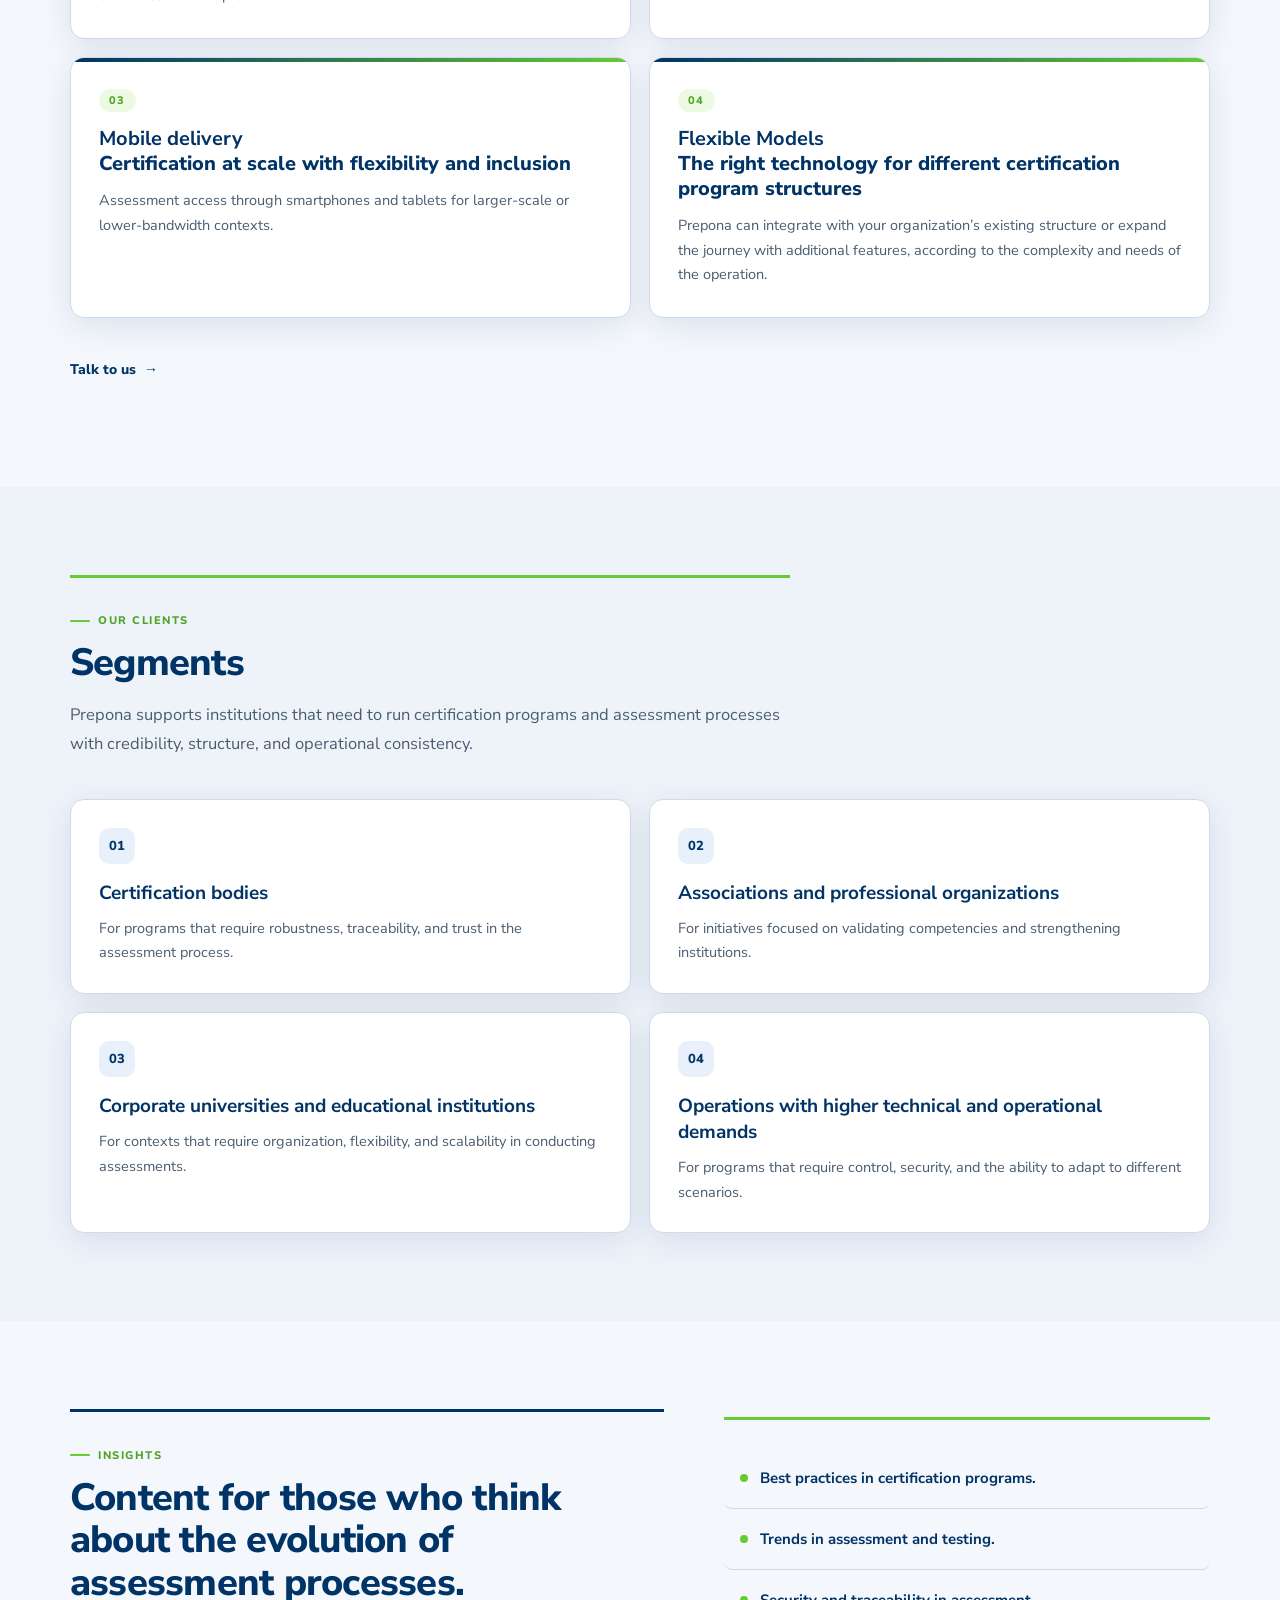
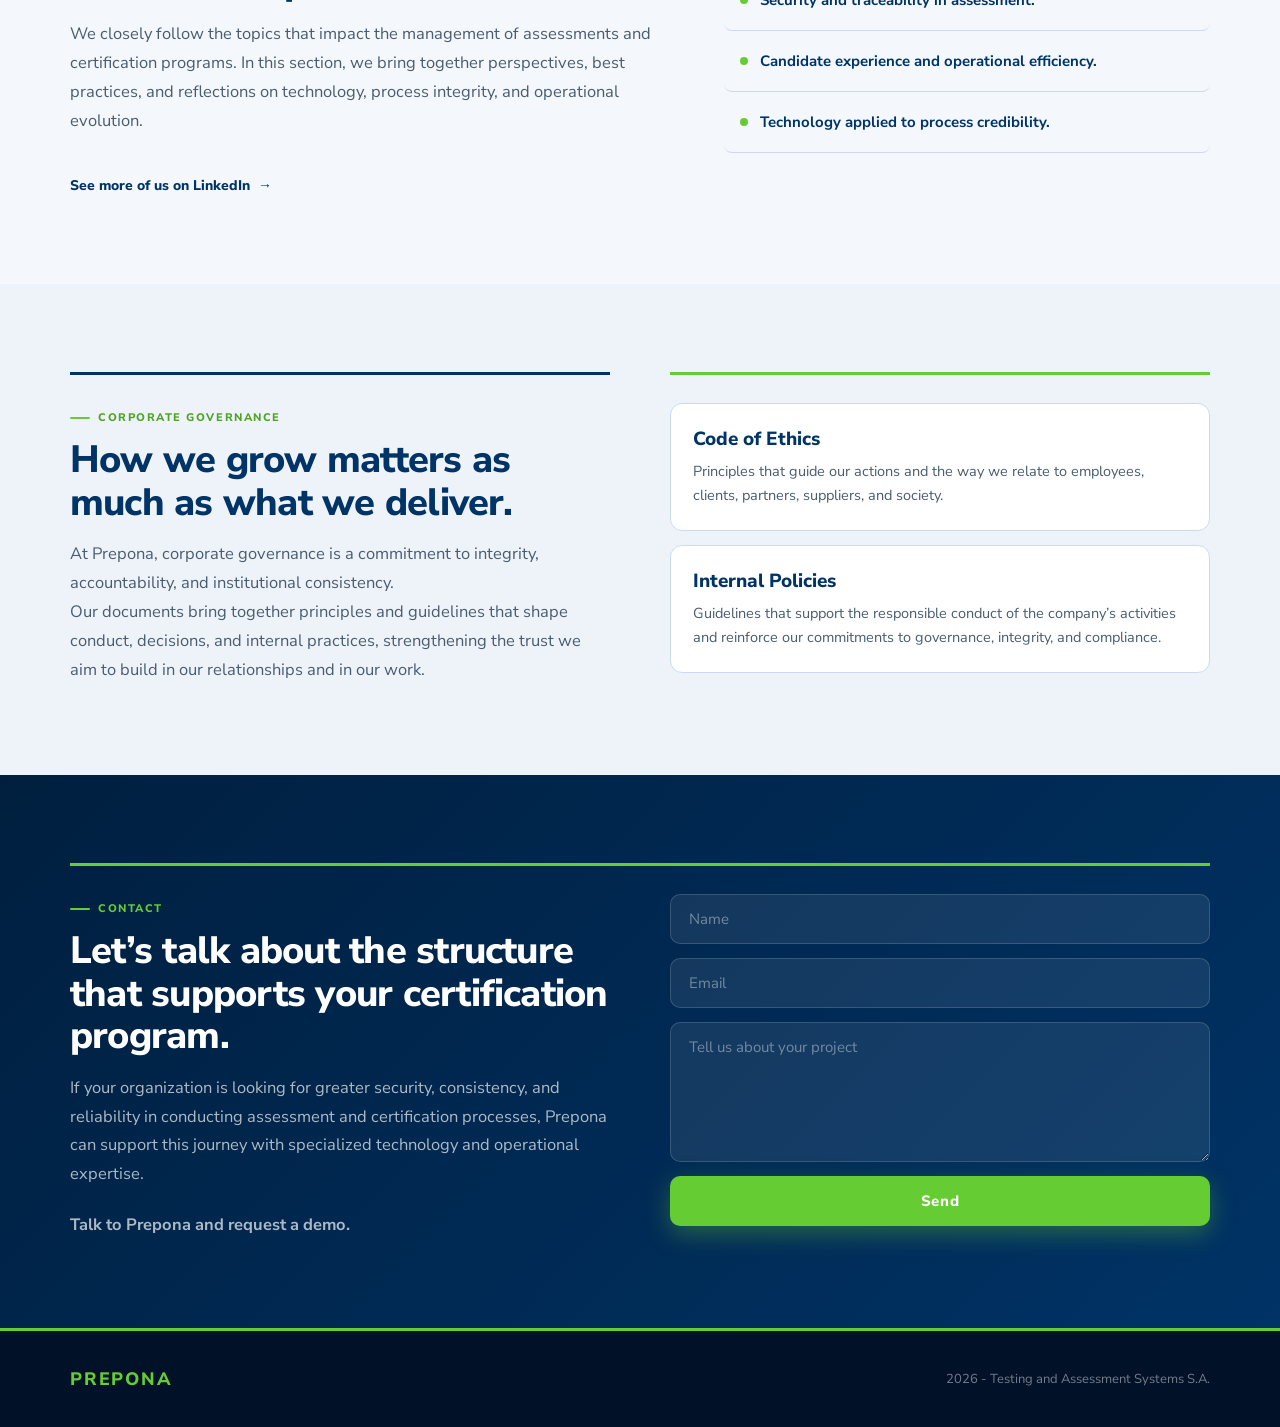
==== commit 2f67ebb0: "new changes + new style css + bug fixes" ====
--- a/index.html
+++ b/index.html
@@ -57,7 +57,7 @@
         <div class="heroSectionContent revealBlock">
           <span class="heroSectionEyebrow" data-i18n="heroEyebrow">Secure assessment technology</span>
           <h1 class="heroSectionTitle" data-i18n="heroTitle">Modern assessment delivery for test centers, remote environments and mobile audiences.</h1>
-          <p class="heroSectionText" data-i18n="heroText">Prepona supports high-security testing with multilingual interfaces, accessibility support, offline-capable workflows and flexible integration with institutional systems.</p>
+          <p class="heroSectionText" data-i18n="heroText"><span class="preponaHeroSectionText">Prepona</span> supports high-security testing with multilingual interfaces, accessibility support, offline-capable workflows and flexible integration with institutional systems.</p>
           <div class="heroSectionActions">
             <a href="#contact" class="heroSectionPrimaryButton" data-i18n="heroPrimaryCta">Talk to Prepona</a>
             <a href="#solutions" class="heroSectionSecondaryButton" data-i18n="heroSecondaryCta">View solutions</a>
--- a/css/styles.css
+++ b/css/styles.css
@@ -1,172 +1,593 @@
-body { margin: 0; background: #f8fbff; color: #13233c; font-family: Arial, Helvetica, sans-serif; }
-.siteHeader { border-bottom: 1px solid #dbe5f1; background: rgba(248,251,255,0.92); backdrop-filter: blur(8px); position: sticky; top: 0; z-index: 50; }
-.siteHeaderInner { max-width: 1120px; margin: 0 auto; padding: 0 24px; height: 64px; display: flex; align-items: center; justify-content: space-between; position: relative; }
-.siteHeaderBrand { display: inline-flex; align-items: center; text-decoration: none; color: #13233c; overflow: visible; }
-.siteHeaderBrandMark { width: 38px; height: 38px; border: 1px solid #1e63b6; border-radius: 12px; display: inline-flex; align-items: center; justify-content: center; font-size: 16px; background: #1e63b6; color: #ffffff; box-shadow: 0 8px 24px rgba(30,99,182,0.18); }
-.siteHeaderBrandText { font-size: 16px; font-weight: 700; letter-spacing: 0.08em; }
-.siteHeaderToggle { display: none; border: 1px solid #1e63b6; border-radius: 12px; background: #ffffff; color: #13233c; padding: 10px 12px; }
-.siteHeaderPanel { display: flex; align-items: center; gap: 20px; }
-.siteHeaderNav { display: flex; gap: 20px; }
-.siteHeaderNav a { text-decoration: none; color: #13233c; font-size: 14px; position: relative; }
-.siteHeaderNav a::after { content: ""; position: absolute; left: 0; bottom: -6px; width: 0; height: 2px; background: #6fbf4b; transition: width 0.25s ease; }
-.siteHeaderNav a:hover::after { width: 100%; }
-.siteHeaderLanguages { display: flex; gap: 8px; }
-.siteHeaderLanguageButton { border: 1px solid #c9d7e8; border-radius: 999px; background: #ffffff; color: #13233c; padding: 8px 10px; }
-.siteHeaderLanguageButton.isActive { border: 1px solid #1e63b6; background: #eef5ff; }
+@import url('https://fonts.googleapis.com/css2?family=Nunito+Sans:wght@300;400;600;700;800&display=swap');
+
+*, *::before, *::after { box-sizing: border-box; }
+
+
+
+body {
+  margin: 0;
+  background: #f4f7fc;
+  color: #0d1b2a;
+  font-family: 'Nunito Sans', Arial, sans-serif;
+  font-weight: 400;
+  overflow-x: hidden;
+}
+
+/* ══════════════════════════════════════════
+   HEADER
+══════════════════════════════════════════ */
+.siteHeader {
+  background: rgba(255,255,255,0.96);
+  backdrop-filter: blur(16px);
+  position: sticky; top: 0; z-index: 100;
+  border-bottom: 1px solid #ccdaec;
+  box-shadow: 0 2px 24px rgba(0,51,102,0.07);
+}
+
+.siteHeaderInner {
+  max-width: 1140px; margin: 0 auto;
+  padding: 0 28px; height: 70px;
+  display: flex; align-items: center; justify-content: space-between;
+}
+
+.siteHeaderBrand { display: inline-flex; align-items: center; text-decoration: none; overflow: visible; }
 .siteHeaderBrandLogo { height: 36px; width: auto; display: block; }
-
-
-.heroSection { padding: 110px 24px 72px 24px; background: radial-gradient(circle at top right, rgba(30,99,182,0.12), transparent 28%), radial-gradient(circle at top left, rgba(111,191,75,0.10), transparent 22%); overflow: hidden; }
-.heroSectionInner { max-width: 1120px; margin: 0 auto; display: grid; grid-template-columns: 1.05fr 0.95fr; gap: 44px; align-items: center; }
-.heroSectionEyebrow { display: inline-block; font-size: 14px; letter-spacing: 0.08em; text-transform: uppercase; color: #1e63b6; margin-bottom: 20px; }
-.heroSectionTitle { max-width: 900px; margin: 0 0 24px 0; font-size: 64px; line-height: 1.02; font-weight: 400; letter-spacing: -0.04em; }
-.heroSectionText { max-width: 760px; margin: 0 0 32px 0; font-size: 18px; line-height: 1.7; color: #47627f; }
-.heroSectionActions { display: flex; gap: 16px; }
-.heroSectionPrimaryButton { background: #1e63b6; color: #ffffff; text-decoration: none; padding: 16px 22px; border: 1px solid #1e63b6; border-radius: 14px; box-shadow: 0 12px 30px rgba(30,99,182,0.18); transition: transform 0.2s ease, box-shadow 0.2s ease; }
-.heroSectionPrimaryButton:hover { transform: translateY(-2px); box-shadow: 0 16px 34px rgba(30,99,182,0.24); }
-.heroSectionSecondaryButton { background: #ffffff; color: #13233c; text-decoration: none; padding: 16px 22px; border: 1px solid #1e63b6; border-radius: 14px; transition: transform 0.2s ease; }
-.heroSectionSecondaryButton:hover { transform: translateY(-2px); }
-
-.heroSectionPanel { position: relative; min-height: 380px; display: flex; align-items: center; justify-content: center; }
-.heroSectionPanelGlow { position: absolute; width: 300px; height: 300px; border-radius: 50%; background: radial-gradient(circle, rgba(30,99,182,0.24), rgba(111,191,75,0.18), transparent 72%); filter: blur(8px); animation: heroFloat 6s ease-in-out infinite; }
-.heroSectionPanelCard { position: relative; width: 100%; max-width: 460px; padding: 32px; border-radius: 24px; background: rgba(255,255,255,0.76); border: 1px solid #dbe5f1; backdrop-filter: blur(12px); box-shadow: 0 18px 46px rgba(20,46,84,0.10); }
-.heroSectionPanelLabel { font-size: 13px; letter-spacing: 0.08em; text-transform: uppercase; color: #1e63b6; margin-bottom: 24px; }
-.heroSectionPanelFeatureGrid { display: grid; grid-template-columns: repeat(3, 1fr); gap: 12px; margin-bottom: 20px; }
-.heroSectionPanelFeatureCard { padding: 16px; border-radius: 16px; background: #ffffff; border: 1px solid #dbe5f1; }
-.heroSectionPanelFeatureTitle { font-size: 16px; color: #13233c; margin-bottom: 6px; }
-.heroSectionPanelFeatureText { font-size: 13px; line-height: 1.5; color: #47627f; }
-.heroSectionPanelSupportList { display: grid; gap: 10px; }
-.heroSectionPanelSupportItem { padding: 12px 14px; border-radius: 999px; background: linear-gradient(90deg, rgba(30,99,182,0.08), rgba(111,191,75,0.10)); color: #31506d; font-size: 14px; border: 1px solid #dbe5f1; }
-
-.valueBarSection { padding: 0 24px 72px 24px; }
-.valueBarInner { max-width: 1120px; margin: 0 auto; display: grid; grid-template-columns: repeat(4, 1fr); border-top: 1px solid #dbe5f1; }
-.valueBarItem { padding: 22px 0; font-size: 14px; color: #3f5872; border-bottom: 1px solid #dbe5f1; }
-
-.solutionsSection { padding: 72px 24px; }
-.solutionsSectionInner { max-width: 1120px; margin: 0 auto; }
-.solutionsSectionHeader { max-width: 760px; margin-bottom: 40px; }
-.solutionsSectionEyebrow { display: inline-block; font-size: 14px; letter-spacing: 0.08em; text-transform: uppercase; color: #1e63b6; margin-bottom: 16px; }
-.solutionsSectionTitle { margin: 0 0 16px 0; font-size: 42px; line-height: 1.1; font-weight: 400; letter-spacing: -0.03em; }
-.solutionsSectionText { margin: 0; font-size: 17px; line-height: 1.7; color: #47627f; }
-.solutionsGrid { display: grid; grid-template-columns: repeat(2, 1fr); gap: 18px; }
-.solutionsGridCard { padding: 28px; border-radius: 20px; background: #ffffff; border: 1px solid #dbe5f1; box-shadow: 0 14px 34px rgba(20,46,84,0.05); transition: transform 0.2s ease, border-color 0.2s ease; }
-.solutionsGridCard:hover { transform: translateY(-4px); border-color: #1e63b6; }
-.solutionsGridCardIndex { display: inline-block; font-size: 12px; color: #6fbf4b; margin-bottom: 18px; }
-.solutionsGridCardTitle { margin: 0 0 12px 0; font-size: 24px; line-height: 1.2; font-weight: 400; }
-.solutionsGridCardText { margin: 0; font-size: 16px; line-height: 1.7; color: #47627f; }
-.solutionsSectionFooter { text-decoration: none; color: #13233c; font-weight: bold; font-size: 16px; display: inline-block; margin-top: 12px; transition: color 0.2s ease; padding-bottom: 22px;} 
-.solutionsSectionFooter:visited { text-decoration: none; color: #13233c; font-weight: bold; font-size: 16px; display: inline-block; margin-top: 12px; transition: color 0.2s ease; } 
-.solutionsSectionFooter:hover { color: #6fbf4b;}
-
-.capabilitiesSection { padding: 72px 24px; }
-.capabilitiesSectionInner { max-width: 1120px; margin: 0 auto; display: grid; grid-template-columns: 1fr 1fr; gap: 32px; }
-.capabilitiesSectionColumn { border-top: 1px solid #dbe5f1; padding-top: 24px; }
-.capabilitiesSectionEyebrow { display: inline-block; font-size: 14px; letter-spacing: 0.08em; text-transform: uppercase; color: #1e63b6; margin-bottom: 16px; }
-.capabilitiesSectionTitle { margin: 0 0 16px 0; font-size: 42px; line-height: 1.1; font-weight: 400; letter-spacing: -0.03em; }
-.capabilitiesSectionText { margin: 0; font-size: 17px; line-height: 1.7; color: #47627f; }
-.capabilitiesSectionItem { padding: 0 0 22px 0; margin-bottom: 22px; border-bottom: 1px solid #dbe5f1; }
-.capabilitiesSectionItemTitle { margin: 0 0 10px 0; font-size: 22px; font-weight: 400; }
-.capabilitiesSectionItemText { margin: 0; color: #47627f; font-size: 16px; line-height: 1.7; }
-.capabilitiesSectionFooter { text-decoration: none; color: #13233c; font-weight: bold; font-size: 16px; display: inline-block; margin-top: 12px; transition: color 0.2s ease; } 
-.capabilitiesSectionFooter:visited { text-decoration: none; color: #13233c; font-weight: bold; font-size: 16px; display: inline-block; margin-top: 12px; transition: color 0.2s ease; } 
-.capabilitiesSectionFooter:hover { color: #6fbf4b;}
-
-.ourClientsSection { padding: 72px 24px; }
-.ourClientsSectionInner { max-width: 1120px; margin: 0 auto; border-top: 1px solid #dbe5f1; padding-top: 24px; }
-.ourClientsSectionHeader { max-width: 760px; margin-bottom: 40px; }
-.ourClientsSectionEyebrow { display: inline-block; font-size: 14px; letter-spacing: 0.08em; text-transform: uppercase; color: #1e63b6; margin-bottom: 16px; }
-.ourClientsSectionTitle { margin: 0 0 16px 0; font-size: 42px; line-height: 1.1; font-weight: 400; letter-spacing: -0.03em; }
-.ourClientsSectionText { margin: 0; font-size: 17px; line-height: 1.7; color: #47627f; }
-.ourClientsGrid { display: grid; grid-template-columns: repeat(2, 1fr); gap: 18px; }
-.ourClientsGridCard { padding: 28px; border-radius: 20px; background: #ffffff; border: 1px solid #dbe5f1; box-shadow: 0 14px 34px rgba(20,46,84,0.05); transition: transform 0.2s ease, border-color 0.2s ease; }
-.ourClientsGridCard:hover { transform: translateY(-4px); border-color: #1e63b6; }
-.ourClientsGridCardIndex { display: inline-block; font-size: 12px; color: #6fbf4b; margin-bottom: 18px; }
-.ourClientsGridCardTitle { margin: 0 0 12px 0; font-size: 24px; line-height: 1.2; font-weight: 400; }
-.ourClientsGridCardText { margin: 0; font-size: 16px; line-height: 1.7; color: #47627f; }
-
-/*
-.platformSection { padding: 72px 24px; }
-.platformSectionInner { max-width: 1120px; margin: 0 auto; display: grid; grid-template-columns: 1.1fr 0.9fr; gap: 40px; }
-.platformSectionContent { border-top: 1px solid #dbe5f1; padding-top: 24px; }
-.platformSectionEyebrow { display: inline-block; font-size: 14px; letter-spacing: 0.08em; text-transform: uppercase; color: #1e63b6; margin-bottom: 16px; }
-.platformSectionTitle { margin: 0 0 16px 0; font-size: 42px; line-height: 1.1; font-weight: 400; letter-spacing: -0.03em; }
-.platformSectionText { margin: 0; font-size: 17px; line-height: 1.7; color: #47627f; }
-.platformSectionList { border-top: 1px solid #dbe5f1; }
-.platformSectionListItem { padding: 24px 0; font-size: 16px; line-height: 1.7; color: #2e4865; border-bottom: 1px solid #dbe5f1; }
-*/
-
-.corporateGovernanceSection { padding: 72px 24px; }
-.corporateGovernanceSectionInner { max-width: 1120px; margin: 0 auto; display: grid; grid-template-columns: 1fr 1fr; gap: 32px; }
-.corporateGovernanceSectionColumn { border-top: 1px solid #dbe5f1; padding-top: 24px; }
-.corporateGovernanceSectionEyebrow { display: inline-block; font-size: 14px; letter-spacing: 0.08em; text-transform: uppercase; color: #1e63b6; margin-bottom: 16px; }
-.corporateGovernanceSectionTitle { margin: 0 0 16px 0; font-size: 42px; line-height: 1.1; font-weight: 400; letter-spacing: -0.03em; }
-.corporateGovernanceSectionText { margin: 0; font-size: 17px; line-height: 1.7; color: #47627f; }
-.corporateGovernanceSectionItem { padding: 0 0 22px 0; margin-bottom: 22px; border-bottom: 1px solid #dbe5f1; }
-.corporateGovernanceSectionItemTitle { margin: 0 0 10px 0; font-size: 22px; font-weight: 400; }
-.corporateGovernanceSectionItemText { margin: 0; color: #47627f; font-size: 16px; line-height: 1.7; }
-
-
-.aboutSection { padding: 72px 24px; }
-.aboutSectionInner { max-width: 1120px; margin: 0 auto; border-top: 1px solid #dbe5f1; padding-top: 24px; }
-.aboutSectionEyebrow { display: inline-block; font-size: 14px; letter-spacing: 0.08em; text-transform: uppercase; color: #1e63b6; margin-bottom: 16px; }
-.aboutSectionTitle { max-width: 860px; margin: 0 0 16px 0; font-size: 42px; line-height: 1.1; font-weight: 400; letter-spacing: -0.03em; }
-.aboutSectionText { max-width: 760px; margin: 0; font-size: 17px; line-height: 1.7; color: #47627f; }
-.aboutSectionFooter { text-decoration: none; color: #13233c; font-weight: bold; font-size: 16px; display: inline-block; margin-top: 12px; transition: color 0.2s ease; padding-bottom: 22px;} 
-.aboutSectionFooter:visited { text-decoration: none; color: #13233c; font-weight: bold; font-size: 16px; display: inline-block; margin-top: 12px; transition: color 0.2s ease; } 
-.aboutSectionFooter:hover { color: #6fbf4b;}
-
-
-.ourJourneySection { padding: 72px 24px; }
-.ourJourneySectionInner { max-width: 1120px; margin: 0 auto; border-top: 1px solid #dbe5f1; padding-top: 24px; }
-.ourJourneySectionEyebrow { display: inline-block; font-size: 14px; letter-spacing: 0.08em; text-transform: uppercase; color: #1e63b6; margin-bottom: 16px; }
-.ourJourneySectionTitle { max-width: 860px; margin: 0 0 16px 0; font-size: 42px; line-height: 1.1; font-weight: 400; letter-spacing: -0.03em; }
-.ourJourneySectionText { max-width: 760px; margin: 0; font-size: 17px; line-height: 1.7; color: #47627f; }
-
-.insightSection { padding: 72px 24px; }
-.insightSectionInner { max-width: 1120px; margin: 0 auto; display: grid; grid-template-columns: 1.1fr 0.9fr; gap: 40px; }
-.insightSectionContent { border-top: 1px solid #dbe5f1; padding-top: 24px; }
-.insightSectionEyebrow { display: inline-block; font-size: 14px; letter-spacing: 0.08em; text-transform: uppercase; color: #1e63b6; margin-bottom: 16px; }
-.insightSectionTitle { margin: 0 0 16px 0; font-size: 42px; line-height: 1.1; font-weight: 400; letter-spacing: -0.03em; }
-.insightSectionText { margin: 0; font-size: 17px; line-height: 1.7; color: #47627f; }
-.insightSectionList { border-top: 1px solid #dbe5f1; }
-.insightSectionListItem { padding: 24px 0; font-size: 16px; line-height: 1.7; color: #2e4865; border-bottom: 1px solid #dbe5f1; }
-.insightSectionLink { display: inline-block; margin-top: 16px; color: #1e63b6; text-decoration: none; font-weight: bold; transition: color 0.2s ease; }
-.insightSectionLink:hover { color: #6fbf4b; }
-
-.contactSection { padding: 72px 24px 96px 24px; }
-.contactSectionInner { max-width: 1120px; margin: 0 auto; display: grid; grid-template-columns: 1fr 1fr; gap: 40px; border-top: 1px solid #dbe5f1; padding-top: 24px; }
-.contactSectionEyebrow { display: inline-block; font-size: 14px; letter-spacing: 0.08em; text-transform: uppercase; color: #1e63b6; margin-bottom: 16px; }
-.contactSectionTitle { margin: 0 0 16px 0; font-size: 42px; line-height: 1.1; font-weight: 400; letter-spacing: -0.03em; }
-.contactSectionText { margin: 0; font-size: 17px; line-height: 1.7; color: #47627f; }
-.contactSectionForm { display: flex; flex-direction: column; gap: 16px; }
-.contactSectionFormName { padding: 16px; border: 1px solid #c9d7e8; border-radius: 14px; font-size: 16px; color: #13233c; background: #ffffff; }
-.contactSectionFormEmail { padding: 16px; border: 1px solid #c9d7e8; border-radius: 14px; font-size: 16px; color: #13233c; background: #ffffff; }
-.contactSectionFormMessage { min-height: 160px; padding: 16px; border: 1px solid #c9d7e8; border-radius: 18px; font-size: 16px; color: #13233c; resize: vertical; background: #ffffff; }
-.contactSectionFormButton { padding: 16px 22px; border: 1px solid #1e63b6; border-radius: 14px; background: #1e63b6; color: #ffffff; font-size: 16px; box-shadow: 0 10px 24px rgba(30,99,182,0.16); }
-
-.siteFooter { border-top: 1px solid #dbe5f1; padding: 24px; background: #ffffff; }
-.siteFooterInner { max-width: 1120px; margin: 0 auto; }
-.siteFooterBrand { margin-bottom: 8px; font-size: 14px; font-weight: 700; letter-spacing: 0.08em; color: #1e63b6; }
-.siteFooterText { font-size: 14px; line-height: 1.6; color: #5b728c; }
-
-.revealBlock { opacity: 0; transform: translateY(24px); transition: opacity 0.7s ease, transform 0.7s ease; }
+.siteHeaderBrandMark { width: 38px; height: 38px; border-radius: 10px; display: inline-flex; align-items: center; justify-content: center; font-size: 16px; font-weight: 800; background: #003366; color: #ffffff; }
+.siteHeaderBrand { display: inline-flex; align-items: center; text-decoration: none; overflow: visible; flex-shrink: 0; min-width: 160px; }
+
+
+.siteHeaderToggle { display: none; border: 1.5px solid #003366; border-radius: 8px; background: #ffffff; color: #003366; padding: 9px 12px; font-family: inherit; cursor: pointer; }
+
+.siteHeaderPanel { display: flex; align-items: center; gap: 24px; }
+.siteHeaderNav { display: flex; gap: 4px; flex-wrap: nowrap; }
+
+.siteHeaderNav a { text-decoration: none; color: #4a5d70; font-size: 13.5px; font-weight: 600; padding: 6px 8px; border-radius: 6px; transition: color 0.2s, background 0.2s; white-space: nowrap; }
+.siteHeaderNav a:hover { color: #003366; background: #e8f0fb; }
+
+.siteHeaderLanguages { display: flex; gap: 4px; }
+.siteHeaderLanguageButton {
+  border: 1.5px solid #ccdaec; border-radius: 999px;
+  background: transparent; color: #4a5d70;
+  padding: 5px 13px; font-size: 12px; font-weight: 700;
+  font-family: inherit; cursor: pointer; transition: all 0.2s;
+}
+.siteHeaderLanguageButton:hover { border-color: #003366; color: #003366; background: #e8f0fb; }
+.siteHeaderLanguageButton.isActive { border-color: #66cc33; background: #66cc33; color: #ffffff; }
+
+/* ══════════════════════════════════════════
+   HERO
+══════════════════════════════════════════ */
+.heroSection {
+  padding: 90px 28px 80px;
+  background:
+    linear-gradient(135deg, #001f3f 0%, #003366 45%, #0a4f8a 100%);
+  position: relative; overflow: hidden;
+}
+
+/* animated background blobs */
+.heroSection::before {
+  content: '';
+  position: absolute; top: -120px; right: -80px;
+  width: 500px; height: 500px; border-radius: 50%;
+  background: radial-gradient(circle, rgba(102,204,51,0.18), transparent 70%);
+  animation: heroFloat 8s ease-in-out infinite;
+  pointer-events: none;
+}
+
+.heroSection::after {
+  content: '';
+  position: absolute; bottom: -100px; left: -60px;
+  width: 400px; height: 400px; border-radius: 50%;
+  background: radial-gradient(circle, rgba(0,180,216,0.15), transparent 70%);
+  animation: heroFloat 10s ease-in-out infinite reverse;
+  pointer-events: none;
+}
+
+.heroSectionInner {
+  max-width: 1140px; margin: 0 auto;
+  display: grid; grid-template-columns: 1.1fr 0.9fr;
+  gap: 52px; align-items: center; position: relative; z-index: 1;
+}
+
+.heroSectionEyebrow {
+  display: inline-flex; align-items: center; gap: 8px;
+  font-size: 11px; letter-spacing: 0.14em; text-transform: uppercase;
+  color: #66cc33; font-weight: 800; margin-bottom: 20px;
+}
+.heroSectionEyebrow::before {
+  content: ''; display: inline-block;
+  width: 24px; height: 2px; background: #66cc33; border-radius: 2px;
+}
+
+.heroSectionTitle {
+  margin: 0 0 24px; font-size: 56px; line-height: 1.06;
+  font-weight: 800; letter-spacing: -0.03em; color: #ffffff;
+}
+
+.heroSectionTitle em { font-style: normal; color: #66cc33; }
+
+.heroSectionText {
+  margin: 0 0 36px; font-size: 17px; line-height: 1.75;
+  color: rgba(255,255,255,0.72); max-width: 560px;
+}
+
+span.preponaHeroSectionText { font-weight: 800; color: #66cc33 !important; }
+
+.heroSectionActions { display: flex; gap: 14px; flex-wrap: wrap; }
+
+.heroSectionPrimaryButton {
+  background: #66cc33; color: #ffffff;
+  text-decoration: none; padding: 15px 32px;
+  border: 2px solid #66cc33; border-radius: 8px;
+  font-family: inherit; font-size: 15px; font-weight: 800;
+  box-shadow: 0 8px 28px rgba(102,204,51,0.35);
+  transition: all 0.25s; letter-spacing: 0.02em;
+}
+.heroSectionPrimaryButton:hover {
+  background: #4fa326; border-color: #4fa326;
+  transform: translateY(-3px); box-shadow: 0 14px 36px rgba(102,204,51,0.45);
+}
+
+.heroSectionSecondaryButton {
+  background: rgba(255,255,255,0.10); color: #ffffff;
+  text-decoration: none; padding: 15px 32px;
+  border: 2px solid rgba(255,255,255,0.35); border-radius: 8px;
+  font-family: inherit; font-size: 15px; font-weight: 700;
+  transition: all 0.25s; backdrop-filter: blur(4px);
+}
+.heroSectionSecondaryButton:hover {
+  background: rgba(255,255,255,0.20); border-color: rgba(255,255,255,0.60);
+  transform: translateY(-3px);
+}
+
+/* Hero Panel */
+.heroSectionPanel { position: relative; display: flex; align-items: center; justify-content: center; }
+
+.heroSectionPanelGlow {
+  position: absolute; width: 340px; height: 340px; border-radius: 50%;
+  background: radial-gradient(circle, rgba(102,204,51,0.20), rgba(0,180,216,0.12), transparent 70%);
+  filter: blur(16px); animation: heroFloat 7s ease-in-out infinite;
+}
+
+.heroSectionPanelCard {
+  position: relative; width: 100%; max-width: 440px;
+  padding: 28px; border-radius: 20px;
+  background: rgba(255,255,255,0.08);
+  border: 1px solid rgba(255,255,255,0.18);
+  backdrop-filter: blur(20px);
+  box-shadow: 0 24px 60px rgba(0,0,0,0.25), inset 0 1px 0 rgba(255,255,255,0.12);
+}
+
+.heroSectionPanelLabel {
+  font-size: 11px; letter-spacing: 0.12em; text-transform: uppercase;
+  color: #66cc33; font-weight: 800; margin-bottom: 20px;
+  display: flex; align-items: center; gap: 8px;
+}
+.heroSectionPanelLabel::before { content: ''; width: 18px; height: 2px; background: #66cc33; border-radius: 2px; }
+
+.heroSectionPanelFeatureGrid { display: grid; grid-template-columns: repeat(3,1fr); gap: 10px; margin-bottom: 16px; }
+
+.heroSectionPanelFeatureCard {
+  padding: 14px 12px; border-radius: 12px;
+  background: rgba(255,255,255,0.08);
+  border: 1px solid rgba(255,255,255,0.12);
+  transition: background 0.2s;
+}
+.heroSectionPanelFeatureCard:hover { background: rgba(102,204,51,0.12); }
+
+.heroSectionPanelFeatureTitle { font-size: 13px; color: #ffffff; font-weight: 800; margin-bottom: 4px; }
+.heroSectionPanelFeatureText { font-size: 11px; line-height: 1.5; color: rgba(255,255,255,0.60); }
+
+.heroSectionPanelSupportList { display: grid; gap: 8px; }
+
+.heroSectionPanelSupportItem {
+  padding: 10px 14px; border-radius: 8px;
+  background: rgba(255,255,255,0.06);
+  color: rgba(255,255,255,0.85); font-size: 13px; font-weight: 600;
+  border: 1px solid rgba(255,255,255,0.10);
+  display: flex; align-items: center; gap: 10px;
+  transition: background 0.2s;
+}
+.heroSectionPanelSupportItem::before {
+  content: '✓'; width: 20px; height: 20px; border-radius: 50%;
+  background: #66cc33; color: #ffffff;
+  font-size: 11px; font-weight: 800; display: flex; align-items: center; justify-content: center;
+  flex-shrink: 0;
+}
+.heroSectionPanelSupportItem:hover { background: rgba(102,204,51,0.10); }
+
+/* ══════════════════════════════════════════
+   VALUE BAR
+══════════════════════════════════════════ */
+.valueBarSection { padding: 0 28px; }
+
+.valueBarInner {
+  max-width: 1140px; margin: 0 auto;
+  display: grid; grid-template-columns: repeat(4,1fr);
+  background: #ffffff;
+  border-radius: 0 0 16px 16px;
+  box-shadow: 0 8px 32px rgba(0,51,102,0.10);
+  overflow: hidden;
+  border-bottom: 3px solid #66cc33;
+}
+
+.valueBarItem {
+  padding: 22px 20px;
+  font-size: 13.5px; font-weight: 700; color: #003366;
+  border-right: 1px solid #ccdaec;
+  position: relative; cursor: default;
+  transition: background 0.2s;
+  display: flex; align-items: center; gap: 10px;
+}
+.valueBarItem::before {
+  content: ''; width: 8px; height: 8px; border-radius: 50%;
+  background: #66cc33; flex-shrink: 0;
+}
+.valueBarItem:last-child { border-right: none; }
+.valueBarItem:hover { background: #e8f0fb; }
+
+/* ══════════════════════════════════════════
+   SECTION BASE
+══════════════════════════════════════════ */
+.aboutSection,
+.capabilitiesSection,
+.solutionsSection,
+.ourClientsSection,
+.insightSection,
+.corporateGovernanceSection,
+.contactSection { padding: 88px 28px; }
+
+/* Alternating bg */
+.capabilitiesSection,
+.ourClientsSection,
+.corporateGovernanceSection { background: #eef3fa; }
+
+/* Eyebrows */
+.solutionsSectionEyebrow, .capabilitiesSectionEyebrow, .ourClientsSectionEyebrow,
+.corporateGovernanceSectionEyebrow, .aboutSectionEyebrow, .ourJourneySectionEyebrow,
+.insightSectionEyebrow, .contactSectionEyebrow {
+  display: inline-flex; align-items: center; gap: 8px;
+  font-size: 11px; letter-spacing: 0.14em; text-transform: uppercase;
+  color: #4fa326; font-weight: 800; margin-bottom: 14px;
+}
+.solutionsSectionEyebrow::before, .capabilitiesSectionEyebrow::before,
+.ourClientsSectionEyebrow::before, .corporateGovernanceSectionEyebrow::before,
+.aboutSectionEyebrow::before, .ourJourneySectionEyebrow::before,
+.insightSectionEyebrow::before, .contactSectionEyebrow::before {
+  content: ''; display: inline-block; width: 20px; height: 2px;
+  background: #66cc33; border-radius: 2px;
+}
+
+/* Titles */
+.solutionsSectionTitle, .capabilitiesSectionTitle, .ourClientsSectionTitle,
+.corporateGovernanceSectionTitle, .aboutSectionTitle, .ourJourneySectionTitle,
+.insightSectionTitle, .contactSectionTitle {
+  margin: 0 0 16px; font-size: 38px; line-height: 1.12;
+  font-weight: 800; letter-spacing: -0.02em; color: #003366;
+}
+
+/* Body text */
+.solutionsSectionText, .capabilitiesSectionText, .ourClientsSectionText,
+.corporateGovernanceSectionText, .aboutSectionText, .ourJourneySectionText,
+.insightSectionText, .contactSectionText {
+  margin: 0; font-size: 16.5px; line-height: 1.75; color: #4a5d70;
+}
+
+/* ══════════════════════════════════════════
+   ABOUT
+══════════════════════════════════════════ */
+.aboutSectionInner {
+  max-width: 1140px; margin: 0 auto;
+  display: grid; grid-template-columns: 1fr 1fr; gap: 60px;
+}
+
+.aboutSectionContent { border-top: 3px solid #003366; padding-top: 28px; }
+
+.ourJourneySectionContent { border-top: 3px solid #66cc33; padding-top: 28px; }
+
+.ourJourneySectionEyebrow { color: #4fa326; }
+
+.ourJourneySectionTitle {
+  margin: 0 0 16px; font-size: 32px; line-height: 1.15;
+  font-weight: 800; letter-spacing: -0.02em; color: #003366;
+}
+
+.ourJourneySectionText { font-size: 16px; line-height: 1.75; color: #4a5d70; }
+
+.aboutSectionFooter, .capabilitiesSectionFooter, .solutionsSectionFooter {
+  display: inline-flex; align-items: center; gap: 8px;
+  text-decoration: none; color: #003366; font-weight: 800;
+  font-size: 14px; margin-top: 20px; padding-bottom: 20px;
+  transition: color 0.2s, gap 0.2s;
+}
+.aboutSectionFooter::after, .capabilitiesSectionFooter::after, .solutionsSectionFooter::after {
+  content: '→'; transition: transform 0.2s;
+}
+.aboutSectionFooter:hover, .capabilitiesSectionFooter:hover, .solutionsSectionFooter:hover {
+  color: #4fa326; gap: 14px;
+}
+.aboutSectionFooter:visited, .capabilitiesSectionFooter:visited, .solutionsSectionFooter:visited { color: #003366; text-decoration: none; }
+
+/* ══════════════════════════════════════════
+   CAPABILITIES
+══════════════════════════════════════════ */
+.capabilitiesSectionInner {
+  max-width: 1140px; margin: 0 auto;
+  display: grid; grid-template-columns: 1fr 1.4fr; gap: 60px; align-items: start;
+}
+
+.capabilitiesSectionColumn:first-child { border-top: 3px solid #003366; padding-top: 28px; position: sticky; top: 90px; }
+
+.capabilitiesSectionColumn:last-child { border-top: 3px solid #66cc33; padding-top: 28px; }
+
+.capabilitiesSectionItem {
+  padding: 20px;
+  margin-bottom: 12px;
+  border-radius: 10px;
+  border: 1px solid #ccdaec;
+  background: #ffffff;
+  transition: all 0.25s;
+  cursor: default;
+}
+.capabilitiesSectionItem:hover {
+  border-color: #66cc33;
+  box-shadow: 0 6px 24px rgba(102,204,51,0.12);
+  transform: translateX(6px);
+}
+
+.capabilitiesSectionItemTitle {
+  margin: 0 0 6px; font-size: 17px; font-weight: 800; color: #003366;
+  display: flex; align-items: center; gap: 10px;
+}
+.capabilitiesSectionItemTitle::before {
+  content: ''; width: 6px; height: 6px; border-radius: 50%;
+  background: #66cc33; flex-shrink: 0;
+}
+.capabilitiesSectionItemText { margin: 0; color: #4a5d70; font-size: 14.5px; line-height: 1.65; }
+
+/* ══════════════════════════════════════════
+   SOLUTIONS
+══════════════════════════════════════════ */
+.solutionsSectionInner { max-width: 1140px; margin: 0 auto; }
+.solutionsSectionHeader { max-width: 720px; margin-bottom: 40px; border-top: 3px solid #003366; padding-top: 28px; }
+
+.solutionsGrid { display: grid; grid-template-columns: repeat(2,1fr); gap: 18px; }
+
+.solutionsGridCard {
+  padding: 30px 28px; border-radius: 14px;
+  background: #ffffff;
+  border: 1px solid #ccdaec;
+  box-shadow: 0 8px 32px rgba(0,51,102,0.10);
+  transition: all 0.28s;
+  position: relative; overflow: hidden;
+}
+.solutionsGridCard::before {
+  content: ''; position: absolute; top: 0; left: 0;
+  width: 100%; height: 4px;
+  background: linear-gradient(90deg, #003366, #66cc33);
+}
+.solutionsGridCard:hover {
+  transform: translateY(-6px);
+  box-shadow: 0 20px 48px rgba(0,51,102,0.14);
+  border-color: transparent;
+}
+
+.solutionsGridCardIndex {
+  display: inline-block; font-size: 11px; font-weight: 800;
+  letter-spacing: 0.12em; text-transform: uppercase;
+  color: #4fa326; margin-bottom: 14px;
+  background: #edfae3; padding: 4px 10px; border-radius: 999px;
+}
+
+.solutionsGridCardTitle { margin: 0 0 12px; font-size: 20px; font-weight: 800; color: #003366; line-height: 1.25; }
+.solutionsGridCardText { margin: 0; font-size: 14.5px; line-height: 1.7; color: #4a5d70; }
+
+/* ══════════════════════════════════════════
+   OUR CLIENTS
+══════════════════════════════════════════ */
+.ourClientsSectionInner { max-width: 1140px; margin: 0 auto; }
+.ourClientsSectionHeader { max-width: 720px; margin-bottom: 40px; border-top: 3px solid #66cc33; padding-top: 28px; }
+
+.ourClientsGrid { display: grid; grid-template-columns: repeat(2,1fr); gap: 18px; }
+
+.ourClientsGridCard {
+  padding: 28px; border-radius: 14px;
+  background: #ffffff;
+  border: 1px solid #ccdaec;
+  box-shadow: 0 8px 32px rgba(0,51,102,0.10);
+  transition: all 0.28s;
+  position: relative;
+}
+.ourClientsGridCard::after {
+  content: ''; position: absolute;
+  bottom: 0; left: 0; right: 0; height: 3px;
+  background: linear-gradient(90deg, #66cc33, #00b4d8);
+  border-radius: 0 0 14px 14px;
+  transform: scaleX(0); transition: transform 0.3s;
+  transform-origin: left;
+}
+.ourClientsGridCard:hover { transform: translateY(-5px); box-shadow: 0 18px 44px rgba(0,51,102,0.12); }
+.ourClientsGridCard:hover::after { transform: scaleX(1); }
+
+.ourClientsGridCardIndex {
+  display: inline-flex; align-items: center; justify-content: center;
+  width: 36px; height: 36px; border-radius: 10px;
+  background: #e8f0fb; color: #003366;
+  font-size: 13px; font-weight: 800; margin-bottom: 16px;
+}
+
+.ourClientsGridCardTitle { margin: 0 0 10px; font-size: 19px; font-weight: 800; color: #003366; }
+.ourClientsGridCardText { margin: 0; font-size: 14.5px; line-height: 1.7; color: #4a5d70; }
+
+/* ══════════════════════════════════════════
+   INSIGHTS
+══════════════════════════════════════════ */
+.insightSectionInner {
+  max-width: 1140px; margin: 0 auto;
+  display: grid; grid-template-columns: 1.1fr 0.9fr; gap: 60px; align-items: start;
+}
+
+.insightSectionContent { border-top: 3px solid #003366; padding-top: 28px; }
+
+.insightSectionList {
+  border-top: 1px solid #ccdaec; margin-top: 8px;
+  border-top: 3px solid #66cc33; padding-top: 28px;
+}
+
+.insightSectionListItem {
+  padding: 18px 16px; font-size: 15px; line-height: 1.6;
+  color: #003366; font-weight: 700;
+  border-bottom: 1px solid #ccdaec;
+  display: flex; align-items: center; gap: 12px;
+  transition: all 0.2s; cursor: default; border-radius: 8px;
+}
+.insightSectionListItem::before {
+  content: ''; width: 8px; height: 8px; border-radius: 50%;
+  background: #66cc33; flex-shrink: 0;
+}
+.insightSectionListItem:hover { background: #e8f0fb; padding-left: 22px; }
+
+.insightSectionLink {
+  display: inline-flex; align-items: center; gap: 8px;
+  margin-top: 18px; color: #003366; text-decoration: none;
+  font-weight: 800; font-size: 14px; transition: all 0.2s;
+}
+.insightSectionLink::after { content: '→'; transition: transform 0.2s; }
+.insightSectionLink:hover { color: #4fa326; }
+.insightSectionLink:hover::after { transform: translateX(4px); }
+
+/* ══════════════════════════════════════════
+   CORPORATE GOVERNANCE
+══════════════════════════════════════════ */
+.corporateGovernanceSectionInner {
+  max-width: 1140px; margin: 0 auto;
+  display: grid; grid-template-columns: 1fr 1fr; gap: 60px;
+}
+
+.corporateGovernanceSectionColumn:first-child { border-top: 3px solid #003366; padding-top: 28px; }
+.corporateGovernanceSectionColumn:last-child { border-top: 3px solid #66cc33; padding-top: 28px; }
+
+.corporateGovernanceSectionItem {
+  padding: 22px; margin-bottom: 14px;
+  border-radius: 12px; background: #ffffff;
+  border: 1px solid #ccdaec;
+  transition: all 0.25s;
+}
+.corporateGovernanceSectionItem:hover {
+  border-color: #003366;
+  box-shadow: 0 8px 28px rgba(0,51,102,0.10);
+  transform: translateY(-3px);
+}
+.corporateGovernanceSectionItemTitle { margin: 0 0 8px; font-size: 19px; font-weight: 800; color: #003366; }
+.corporateGovernanceSectionItemText { margin: 0; color: #4a5d70; font-size: 14.5px; line-height: 1.65; }
+
+/* ══════════════════════════════════════════
+   CONTACT
+══════════════════════════════════════════ */
+.contactSection { background: linear-gradient(135deg, #001f3f 0%, #003366 100%); }
+
+.contactSectionInner {
+  max-width: 1140px; margin: 0 auto;
+  display: grid; grid-template-columns: 1fr 1fr; gap: 60px;
+  border-top: 3px solid #66cc33; padding-top: 28px;
+}
+
+.contactSectionEyebrow { color: #66cc33 !important; }
+.contactSectionEyebrow::before { background: #66cc33 !important; }
+
+.contactSectionTitle { color: #ffffff !important; }
+.contactSectionText { color: rgba(255,255,255,0.68) !important; }
+
+.contactSectionForm { display: flex; flex-direction: column; gap: 14px; }
+
+.contactSectionFormName, .contactSectionFormEmail, .contactSectionFormMessage {
+  padding: 14px 18px;
+  border: 1.5px solid rgba(255,255,255,0.15);
+  border-radius: 10px; font-size: 15px;
+  font-family: inherit; color: #ffffff;
+  background: rgba(255,255,255,0.08);
+  transition: border-color 0.2s, box-shadow 0.2s; outline: none;
+}
+.contactSectionFormName::placeholder, .contactSectionFormEmail::placeholder,
+.contactSectionFormMessage::placeholder { color: rgba(255,255,255,0.40); }
+.contactSectionFormName:focus, .contactSectionFormEmail:focus, .contactSectionFormMessage:focus {
+  border-color: #66cc33; box-shadow: 0 0 0 3px rgba(102,204,51,0.18);
+}
+.contactSectionFormMessage { min-height: 140px; resize: vertical; }
+
+.contactSectionFormButton {
+  padding: 15px 32px; border: none; border-radius: 10px;
+  background: #66cc33; color: #ffffff;
+  font-size: 15px; font-weight: 800; font-family: inherit;
+  letter-spacing: 0.04em; cursor: pointer;
+  box-shadow: 0 8px 24px rgba(102,204,51,0.35);
+  transition: all 0.25s;
+}
+.contactSectionFormButton:hover {
+  background: #4fa326;
+  transform: translateY(-3px);
+  box-shadow: 0 14px 34px rgba(102,204,51,0.45);
+}
+
+/* ══════════════════════════════════════════
+   FOOTER
+══════════════════════════════════════════ */
+.siteFooter {
+  background: #001128;
+  padding: 36px 28px;
+  border-top: 3px solid #66cc33;
+}
+.siteFooterInner {
+  max-width: 1140px; margin: 0 auto;
+  display: flex; align-items: center; justify-content: space-between;
+  gap: 16px; flex-wrap: wrap;
+}
+.siteFooterBrand { font-size: 18px; font-weight: 800; letter-spacing: 0.10em; color: #66cc33; }
+.siteFooterText { font-size: 13px; color: rgba(255,255,255,0.45); }
+
+/* ══════════════════════════════════════════
+   ANIMATIONS
+══════════════════════════════════════════ */
+.revealBlock { opacity: 0; transform: translateY(28px); transition: opacity 0.75s ease, transform 0.75s ease; }
 .revealBlock.isVisible { opacity: 1; transform: translateY(0); }
 
-@keyframes heroFloat { 0% { transform: translateY(0px); } 50% { transform: translateY(-12px); } 100% { transform: translateY(0px); } }
-
-@media (max-width: 1100px) { .siteHeaderToggle { display: inline-block; } }
-@media (max-width: 1100px) { .siteHeaderPanel { display: none; position: absolute; top: 77px; left: 16px; right: 16px; background: #ffffff; border: 1px solid #dbe5f1; border-radius: 18px; padding: 16px; flex-direction: column; align-items: flex-start; box-shadow: 0 18px 40px rgba(20,46,84,0.08); } }
-@media (max-width: 1100px) { .siteHeaderPanel.isOpen { display: flex; } }
-@media (max-width: 1100px) { .siteHeaderNav { flex-direction: column; gap: 24px; } } /* Changed */ 
-@media (max-width: 1100px) { .siteHeaderLanguages { margin-top: 12px; } }
-@media (max-width: 900px) { .heroSectionInner { grid-template-columns: 1fr; } }
-@media (max-width: 900px) { .heroSectionTitle { font-size: 42px; } }
-@media (max-width: 640px) { .heroSectionTitle { font-size: 34px; } }
-@media (max-width: 640px) { .heroSectionActions { flex-direction: column; } }
-@media (max-width: 640px) { .heroSectionPanelFeatureGrid { grid-template-columns: 1fr; } }
-@media (max-width: 900px) { .valueBarInner { grid-template-columns: 1fr 1fr; } }
-@media (max-width: 640px) { .valueBarInner { grid-template-columns: 1fr; } }
-@media (max-width: 900px) { .solutionsGrid { grid-template-columns: 1fr; } }
-@media (max-width: 900px) { .capabilitiesSectionInner { grid-template-columns: 1fr; } }
-@media (max-width: 900px) { .platformSectionInner { grid-template-columns: 1fr; } }
-@media (max-width: 900px) { .contactSectionInner { grid-template-columns: 1fr; } }
+@keyframes heroFloat {
+  0%   { transform: translateY(0) scale(1); }
+  50%  { transform: translateY(-18px) scale(1.04); }
+  100% { transform: translateY(0) scale(1); }
+}
+
+/* ══════════════════════════════════════════
+   RESPONSIVE
+══════════════════════════════════════════ */
+@media (max-width: 1100px) {
+  .siteHeaderToggle { display: inline-block; }
+  .siteHeaderPanel { display: none; position: absolute; top: 74px; left: 14px; right: 14px; background: #ffffff; border: 1.5px solid #ccdaec; border-top: 3px solid #003366; border-radius: 14px; padding: 22px; flex-direction: column; align-items: flex-start; box-shadow: 0 18px 48px rgba(0,51,102,0.14); }
+  .siteHeaderPanel.isOpen { display: flex; }
+  .siteHeaderNav { flex-direction: column; gap: 4px; width: 100%; }
+  .siteHeaderNav a { padding: 10px 14px; }
+  .siteHeaderLanguages { margin-top: 16px; }
+}
+
+@media (max-width: 960px) {
+  .heroSectionInner { grid-template-columns: 1fr; }
+  .heroSectionTitle { font-size: 44px; }
+  .aboutSectionInner { grid-template-columns: 1fr; }
+  .capabilitiesSectionInner { grid-template-columns: 1fr; }
+  .capabilitiesSectionColumn:first-child { position: static; }
+  .solutionsGrid { grid-template-columns: 1fr; }
+  .ourClientsGrid { grid-template-columns: 1fr; }
+  .insightSectionInner { grid-template-columns: 1fr; }
+  .corporateGovernanceSectionInner { grid-template-columns: 1fr; }
+  .contactSectionInner { grid-template-columns: 1fr; }
+  .valueBarInner { grid-template-columns: 1fr 1fr; }
+}
+
+@media (max-width: 640px) {
+  .heroSectionTitle { font-size: 34px; }
+  .heroSectionActions { flex-direction: column; }
+  .heroSectionPanelFeatureGrid { grid-template-columns: 1fr; }
+  .valueBarInner { grid-template-columns: 1fr; }
+  .solutionsSectionTitle, .capabilitiesSectionTitle, .ourClientsSectionTitle,
+  .corporateGovernanceSectionTitle, .aboutSectionTitle, .insightSectionTitle, .contactSectionTitle { font-size: 30px; }
+}
